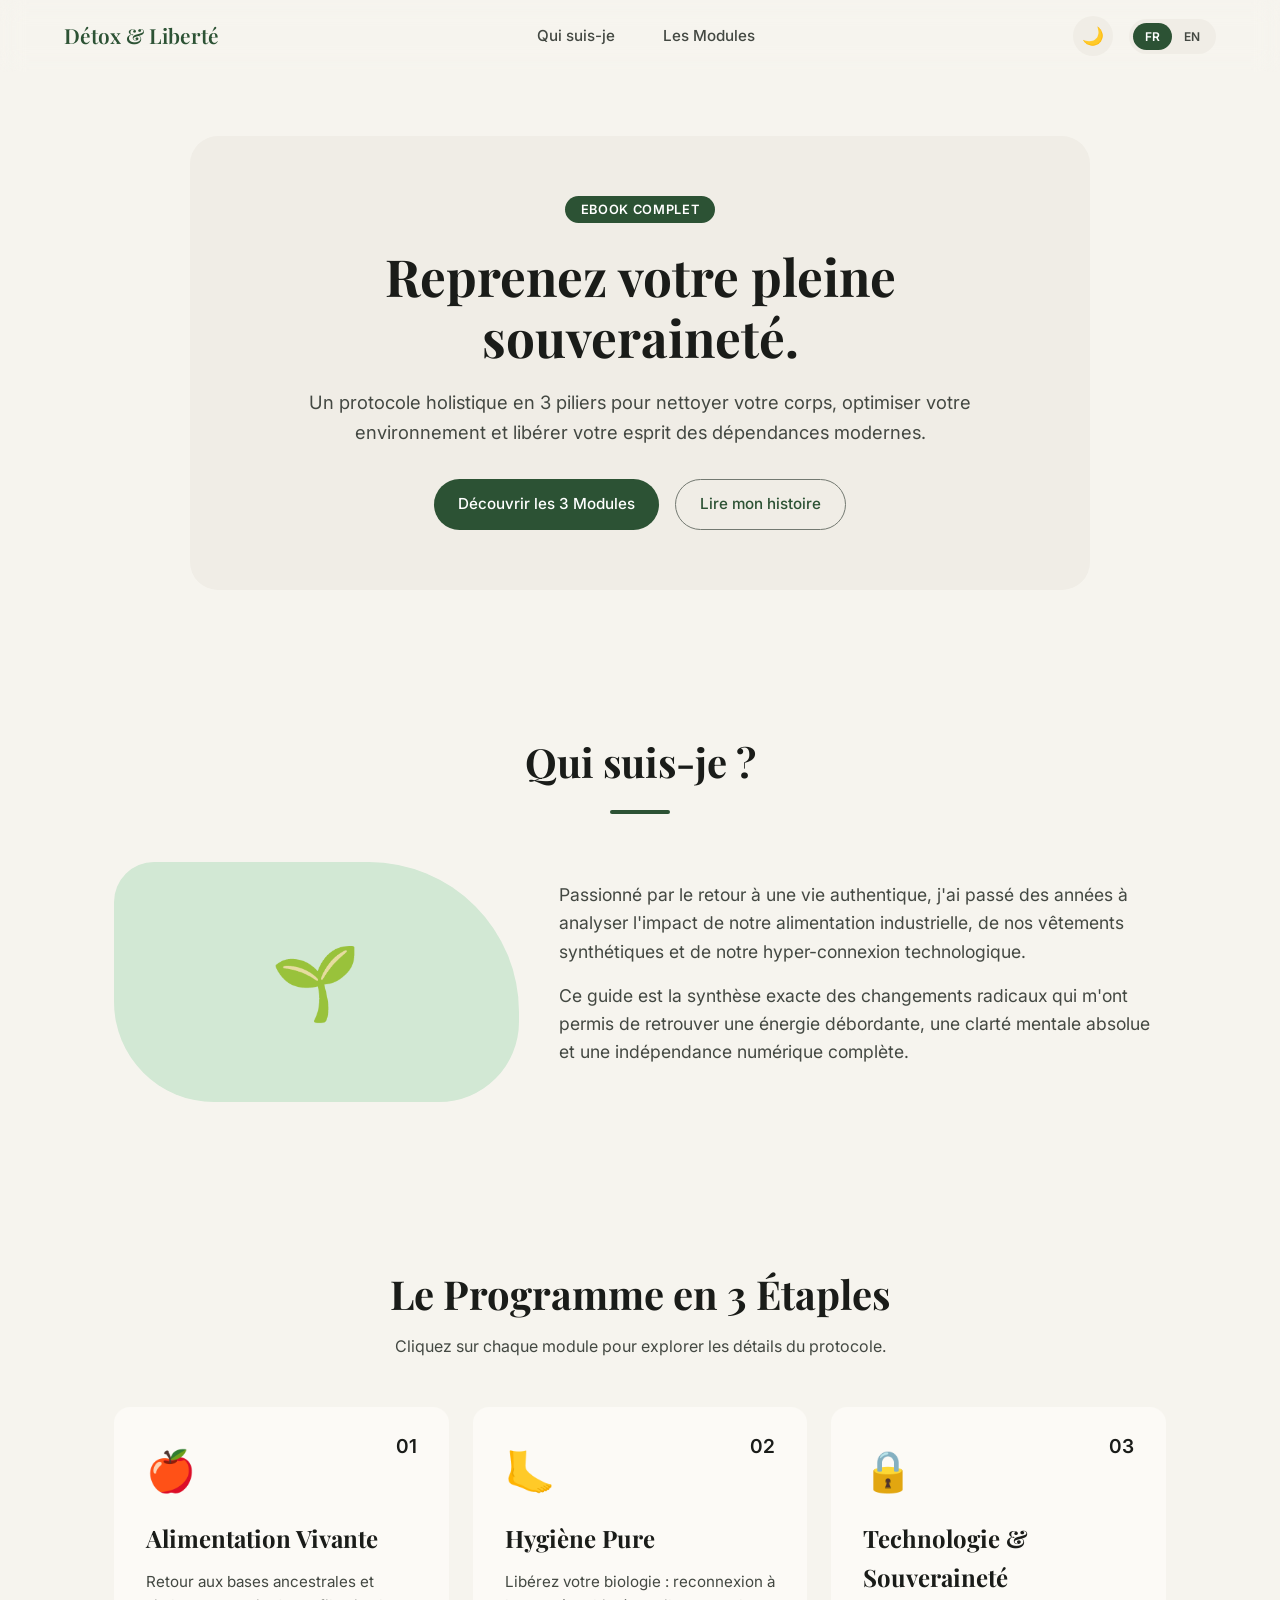
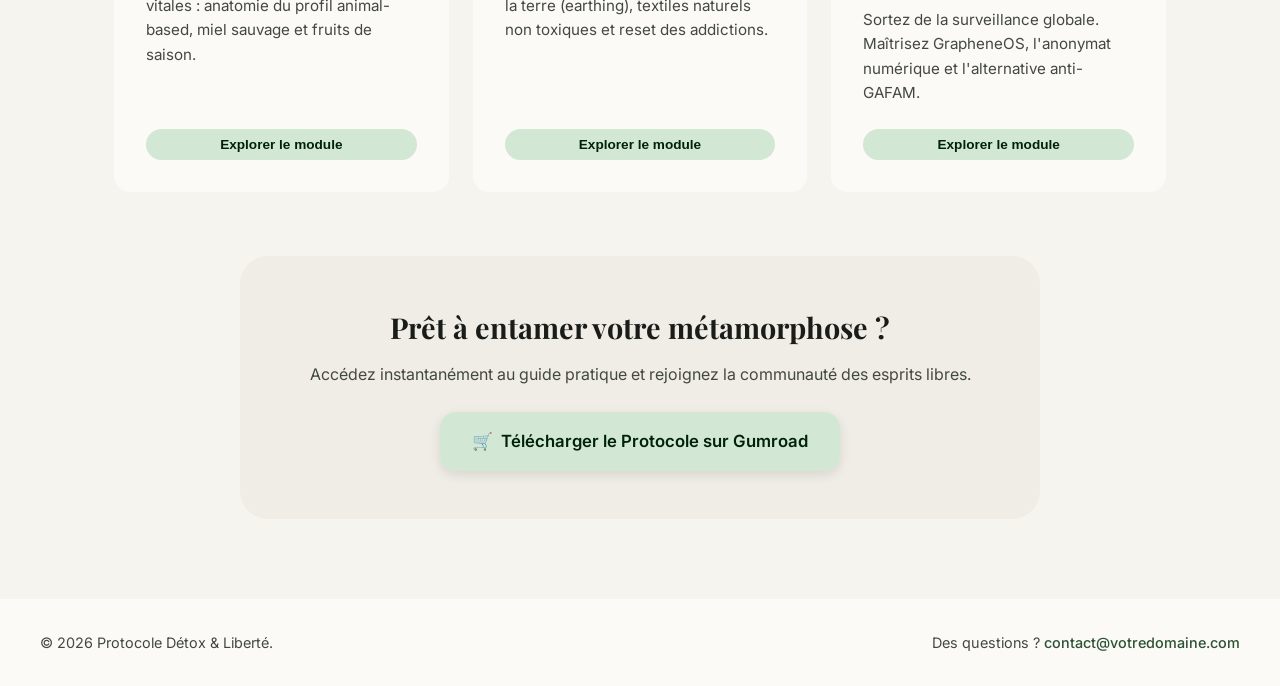
==== index.html @ 3edff86f "Add files via upload" ====
<!DOCTYPE html>
<html lang="fr" data-theme="light">
<head>
    <meta charset="UTF-8">
    <meta name="viewport" content="width=device-width, initial-scale=1.0">
    <title>Protocole Détox & Liberté — Ebook</title>
    <meta name="description" content="Reprenez le contrôle : alimentation naturelle, souveraineté numérique et hygiène de vie ancestrale.">
    
    <link rel="preconnect" href="https://fonts.googleapis.com">
    <link rel="preconnect" href="https://fonts.gstatic.com" crossorigin>
    <link href="https://fonts.googleapis.com/css2?family=Inter:wght@400;500;600&family=Playfair+Display:ital,wght@0,600;1,400&display=swap" rel="stylesheet">
    
    <link rel="stylesheet" href="style.css">
</head>
<body>

    <nav class="top-app-bar">
        <div class="nav-container">
            <a href="#home" class="brand-title">Détox & Liberté</a>
            
            <div class="nav-links">
                <a href="#about" data-fr="Qui suis-je" data-en="About me">Qui suis-je</a>
                <a href="#modules" data-fr="Les Modules" data-en="Modules">Les Modules</a>
            </div>

            <div class="controls">
                <button id="themeToggle" class="icon-btn" aria-label="Changer de thème">
                    <span class="mode-icon">🌙</span>
                </button>

                <div class="lang-toggle">
                    <button data-lang="fr" class="active">FR</button>
                    <button data-lang="en">EN</button>
                </div>
            </div>
        </div>
    </nav>

    <main class="main-content">
        
        <section id="home" class="hero-section">
            <div class="hero-card">
                <span class="badge" data-fr="Ebook Complet" data-en="Complete Ebook">Ebook Complet</span>
                <h1 data-fr="Reprenez votre pleine souveraineté." data-en="Reclaim your absolute sovereignty.">
                    Reprenez votre pleine souveraineté.
                </h1>
                <p class="hero-lead" data-fr="Un protocole holistique en 3 piliers pour nettoyer votre corps, optimiser votre environnement et libérer votre esprit des dépendances modernes." data-en="A holistic 3-pillar protocol to cleanse your body, optimize your environment, and free your mind from modern dependencies.">
                    Un protocole holistique en 3 piliers pour nettoyer votre corps, optimiser votre environnement et libérer votre esprit des dépendances modernes.
                </p>
                <div class="hero-actions">
                    <a href="#modules" class="btn btn-primary" data-fr="Découvrir les 3 Modules" data-en="Discover the 3 Modules">Découvrir les 3 Modules</a>
                    <a href="#about" class="btn btn-secondary" data-fr="Lire mon histoire" data-en="Read my story">Lire mon histoire</a>
                </div>
            </div>
        </section>

        <section id="about" class="about-section">
            <div class="section-header">
                <h2 data-fr="Qui suis-je ?" data-en="Who am I?">Qui suis-je ?</h2>
                <div class="line-divider"></div>
            </div>
            <div class="about-grid">
                <div class="about-illustration">
                    <div class="m3-shape-container">🌱</div>
                </div>
                <div class="about-text">
                    <p data-fr="Passionné par le retour à une vie authentique, j'ai passé des années à analyser l'impact de notre alimentation industrielle, de nos vêtements synthétiques et de notre hyper-connexion technologique." data-en="Passionate about returning to an authentic life, I spent years analyzing the impact of our industrial diet, synthetic clothing, and technological hyper-connection.">
                        Passionné par le retour à une vie authentique, j'ai passé des années à analyser l'impact de notre alimentation industrielle, de nos vêtements synthétiques et de notre hyper-connexion technologique.
                    </p>
                    <p data-fr="Ce guide est la synthèse exacte des changements radicaux qui m'ont permis de retrouver une énergie débordante, une clarté mentale absolue et une indépendance numérique complète." data-en="This guide is the exact synthesis of the radical changes that allowed me to recover boundless energy, absolute mental clarity, and complete digital independence.">
                        Ce guide est la synthèse exacte des changements radicaux qui m'ont permis de retrouver une énergie débordante, une clarté mentale absolue et une indépendance numérique complète.
                    </p>
                </div>
            </div>
        </section>

        <section id="modules" class="modules-section">
            <div class="section-header">
                <h2 data-fr="Le Programme en 3 Étaples" data-en="The 3-Step Program">Le Programme en 3 Étapes</h2>
                <p class="section-subtitle" data-fr="Cliquez sur chaque module pour explorer les détails du protocole." data-en="Click on each module to explore the details of the protocol.">Cliquez sur chaque module pour explorer les détails du protocole.</p>
            </div>

            <div class="modules-grid">
                <div class="module-card" data-module="1">
                    <div class="card-icon">🍎</div>
                    <span class="card-step">01</span>
                    <h3 data-fr="Alimentation Vivante" data-en="Living Nutrition">Alimentation Vivante</h3>
                    <p data-fr="Retour aux bases ancestrales et vitales : anatomie du profil animal-based, miel sauvage et fruits de saison." data-en="Return to ancestral and vital foundations: animal-based profile, wild honey, and seasonal fruits.">Retour aux bases ancestrales et vitales : anatomie du profil animal-based, miel sauvage et fruits de saison.</p>
                    <button class="btn-tonal" data-fr="Explorer le module" data-en="Explore module">Explorer le module</button>
                </div>

                <div class="module-card" data-module="2">
                    <div class="card-icon">🦶</div>
                    <span class="card-step">02</span>
                    <h3 data-fr="Hygiène Pure" data-en="Pure Lifestyle">Hygiène Pure</h3>
                    <p data-fr="Libérez votre biologie : reconnexion à la terre (earthing), textiles naturels non toxiques et reset des addictions." data-en="Free your biology: connection to the earth (earthing), non-toxic natural textiles, and addiction reset.">Libérez votre biologie : reconnexion à la terre (earthing), textiles naturels non toxiques et reset des addictions.</p>
                    <button class="btn-tonal" data-fr="Explorer le module" data-en="Explore module">Explorer le module</button>
                </div>

                <div class="module-card" data-module="3">
                    <div class="card-icon">🔒</div>
                    <span class="card-step">03</span>
                    <h3 data-fr="Technologie & Souveraineté" data-en="Tech & Sovereignty">Technologie & Souveraineté</h3>
                    <p data-fr="Sortez de la surveillance globale. Maîtrisez GrapheneOS, l'anonymat numérique et l'alternative anti-GAFAM." data-en="Exit global surveillance. Master GrapheneOS, digital anonymity, and anti-GAFAM alternatives.">Sortez de la surveillance globale. Maîtrisez GrapheneOS, l'anonymat numérique et l'alternative anti-GAFAM.</p>
                    <button class="btn-tonal" data-fr="Explorer le module" data-en="Explore module">Explorer le module</button>
                </div>
            </div>

            <div class="cta-banner">
                <h3 data-fr="Prêt à entamer votre métamorphose ?" data-en="Ready to start your metamorphosis?">Prêt à entamer votre métamorphose ?</h3>
                <p data-fr="Accédez instantanément au guide pratique et rejoignez la communauté des esprits libres." data-en="Get instant access to the practical guide and join the community of free minds.">Accédez instantanément au guide pratique et rejoignez la communauté des esprits libres.</p>
                <a href="#" target="_blank" class="btn btn-extended-fab">
                    <span class="fab-icon">🛒</span>
                    <span data-fr="Télécharger le Protocole sur Gumroad" data-en="Download the Protocol on Gumroad">Télécharger le Protocole sur Gumroad</span>
                </a>
            </div>
        </section>
    </main>

    <footer class="footer">
        <div class="footer-container">
            <p>&copy; 2026 Protocole Détox & Liberté.</p>
            <div class="footer-contact">
                <span data-fr="Des questions ?" data-en="Questions?">Des questions ?</span> 
                <a href="mailto:contact@votredomaine.com" class="footer-link">contact@votredomaine.com</a>
            </div>
        </div>
    </footer>

    <div id="moduleModal" class="modal-overlay" aria-hidden="true">
        <div class="modal-dialog">
            <button id="closeModal" class="close-icon-btn" aria-label="Fermer">&times;</button>
            <div class="modal-header">
                <span id="modalStep" class="modal-badge-step">01</span>
                <h3 id="modalTitle">Titre du Module</h3>
            </div>
            <div class="modal-body">
                <ul id="modalList" class="m3-list">
                    </ul>
            </div>
            <div class="modal-actions">
                <button id="modalCloseBtn" class="btn btn-text" data-fr="Fermer" data-en="Close">Fermer</button>
            </div>
        </div>
    </div>

    <script>
        /* ==========================================================================
           THEME SWITCHER (DARK / LIGHT)
           ========================================================================== */
        const themeToggle = document.getElementById('themeToggle');
        const modeIcon = themeToggle.querySelector('.mode-icon');
        
        function setTheme(theme) {
            document.documentElement.setAttribute('data-theme', theme);
            localStorage.setItem('theme', theme);
            modeIcon.textContent = theme === 'dark' ? '☀️' : '🌙';
        }

        themeToggle.onclick = () => {
            const currentTheme = document.documentElement.getAttribute('data-theme');
            setTheme(currentTheme === 'dark' ? 'light' : 'dark');
        };

        // Restauration du thème sauvegardé ou préférence système
        const savedTheme = localStorage.getItem('theme') || 
            (window.matchMedia('(prefers-color-scheme: dark)').matches ? 'dark' : 'light');
        setTheme(savedTheme);


        /* ==========================================================================
           LANGUAGE SWITCHER (FR / EN)
           ========================================================================== */
        const langButtons = document.querySelectorAll('[data-lang]');
        
        function setLanguage(lang) {
            langButtons.forEach(b => b.classList.remove('active'));
            const activeBtn = document.querySelector(`[data-lang="${lang}"]`);
            if (activeBtn) activeBtn.classList.add('active');

            // Traduction des textes possédant les attributs data-fr / data-en
            document.querySelectorAll('[data-fr]').forEach(el => {
                el.textContent = el.dataset[lang];
            });

            localStorage.setItem('lang', lang);
        }

        langButtons.forEach(btn => {
            btn.onclick = () => {
                setLanguage(btn.dataset.lang);
            };
        });

        // Restauration de la langue
        const savedLang = localStorage.getItem('lang') || 'fr';
        setLanguage(savedLang);


        /* ==========================================================================
           MODAL DIALOG DATA & LOGIC FOR MODULES
           ========================================================================== */
        const moduleData = {
            1: {
                fr: {
                    title: "Alimentation Vivante",
                    items: [
                        "Le profil Animal-Based complet : comprendre les bienfaits des viandes de qualité et des abats.",
                        "L'importance des glucides propres : sélection de fruits biologiques mûrs et élimination des anti-nutriments.",
                        "Le rôle du miel sauvage brut comme source d'énergie immédiate et thérapeutique."
                    ]
                },
                en: {
                    title: "Living Nutrition",
                    items: [
                        "The complete Animal-Based profile: understanding the benefits of quality meats and organ meats.",
                        "The importance of clean carbohydrates: selecting ripe organic fruits and eliminating anti-nutrients.",
                        "The role of raw wild honey as an immediate and therapeutic energy source."
                    ]
                }
            },
            2: {
                fr: {
                    title: "Hygiène Pure & Ancestrale",
                    items: [
                        "Earthing (Ancrage) : marcher pieds nus pour réguler la charge électrique du corps.",
                        "L'impact des textiles : pourquoi bannir le polyester au profit du coton bio, du lin et de la laine.",
                        "Reset de la dopamine : protocole de sevrage des addictions comportementales et des stimulants artificiels."
                    ]
                },
                en: {
                    title: "Pure & Ancestral Lifestyle",
                    items: [
                        "Earthing (Grounding): walking barefoot to balance the body's electrical charge.",
                        "The impact of textiles: why banish polyester in favor of organic cotton, linen, and wool.",
                        "Dopamine Reset: a protocol for breaking behavioral addictions and artificial stimulants."
                    ]
                }
            },
            3: {
                fr: {
                    title: "Technologie & Souveraineté",
                    items: [
                        "GrapheneOS : installation pas-à-pas du système d'exploitation mobile ultra-sécurisé.",
                        "Stratégies d'anonymisation au quotidien : chiffrement, métadonnées et réseaux isolés.",
                        "Alternative Anti-GAFAM : remplacer tous vos services cloud et applicatifs par du libre et du souverain."
                    ]
                },
                en: {
                    title: "Tech & Sovereignty",
                    items: [
                        "GrapheneOS: step-by-step installation of the ultra-secure mobile operating system.",
                        "Daily anonymization strategies: encryption, metadata reduction, and isolated networks.",
                        "Anti-GAFAM Alternative: replacing all cloud and application services with open-source equivalents."
                    ]
                }
            }
        };

        const modalOverlay = document.getElementById('moduleModal');
        const closeModal = document.getElementById('closeModal');
        const modalCloseBtn = document.getElementById('modalCloseBtn');
        const modalTitle = document.getElementById('modalTitle');
        const modalStep = document.getElementById('modalStep');
        const modalList = document.getElementById('modalList');

        function openModule(moduleId) {
            const currentLang = localStorage.getItem('lang') || 'fr';
            const data = moduleData[moduleId][currentLang];
            
            modalStep.textContent = `0${moduleId}`;
            modalTitle.textContent = data.title;
            
            // Nettoyage et injection de la liste
            modalList.innerHTML = '';
            data.items.forEach(item => {
                const li = document.createElement('li');
                li.className = 'm3-list-item';
                li.textContent = item;
                modalList.appendChild(li);
            });

            modalOverlay.classList.add('active');
            modalOverlay.setAttribute('aria-hidden', 'false');
            document.body.style.overflow = 'hidden'; // Bloque le scroll arrière
        }

        function closeModule() {
            modalOverlay.classList.remove('active');
            modalOverlay.setAttribute('aria-hidden', 'true');
            document.body.style.overflow = '';
        }

        // Événements d'ouverture sur les cartes
        document.querySelectorAll('.module-card').forEach(card => {
            const btn = card.querySelector('.btn-tonal');
            btn.addEventListener('click', (e) => {
                e.stopPropagation();
                openModule(card.dataset.module);
            });
            card.addEventListener('click', () => {
                openModule(card.dataset.module);
            });
        });

        // Événements de fermeture
        closeModal.onclick = closeModule;
        modalCloseBtn.onclick = closeModule;
        modalOverlay.onclick = (e) => {
            if (e.target === modalOverlay) closeModule();
        };

        // Fermeture via touche Échap
        document.addEventListener('keydown', (e) => {
            if (e.key === 'Escape' && modalOverlay.classList.contains('active')) {
                closeModule();
            }
        });
    </script>
</body>
</html>
---- style.css ----
/* ==========================================================================
   VARIABLES & DESIGN TOKENS (Inspiré de Material 3)
   ========================================================================== */
:root {
    /* Mode Clair - Palette Terreuse / Forêt M3 */
    --md-sys-color-primary: #2C5234;       /* Vert Forêt profond signature */
    --md-sys-color-on-primary: #FFFFFF;
    --md-sys-color-primary-container: #D2E8D4;
    --md-sys-color-on-primary-container: #00210A;
    --md-sys-color-surface: #FCFAF6;       /* Blanc cassé / Crème chaleureux */
    --md-sys-color-on-surface: #1A1C19;
    --md-sys-color-surface-variant: #F0EDE6; 
    --md-sys-color-on-surface-variant: #434842;
    --md-sys-color-outline: #737971;
    --md-sys-color-background: #F6F4EE;

    /* Typographies standardisées */
    --font-display: 'Playfair Display', serif;
    --font-body: 'Inter', sans-serif;
    
    /* Rayons de courbure de type Material 3 */
    --radius-small: 8px;
    --radius-medium: 16px;
    --radius-large: 28px; /* Pour les structures de type Pill / FAB */
    --radius-full: 9999px;

    /* Transitions fluides globales */
    --motion-short: cubic-bezier(0.2, 0, 0, 1);
}

[data-theme="dark"] {
    /* Mode Sombre - Palette Forêt Nocturne M3 */
    --md-sys-color-primary: #97D5A0;       /* Vert pastel lumineux en sombre */
    --md-sys-color-on-primary: #003917;
    --md-sys-color-primary-container: #134B29;
    --md-sys-color-on-primary-container: #B3F2BC;
    --md-sys-color-surface: #111411;       /* Fond sombre organique noir-vert */
    --md-sys-color-on-surface: #E2E3DD;
    --md-sys-color-surface-variant: #222622;
    --md-sys-color-on-surface-variant: #C3C8C0;
    --md-sys-color-outline: #8D938B;
    --md-sys-color-background: #0B0E0B;
}

/* ==========================================================================
   RESET & STRUCTURE GENERALE
   ========================================================================== */
* {
    box-sizing: border-box;
    margin: 0;
    padding: 0;
    transition: background-color 0.4s var(--motion-short), color 0.3s var(--motion-short), border-color 0.3s var(--motion-short);
}

html {
    scroll-behavior: smooth;
}

body {
    font-family: var(--font-body);
    background-color: var(--md-sys-color-background);
    color: var(--md-sys-color-on-surface);
    line-height: 1.6;
    overflow-x: hidden;
    -webkit-font-smoothing: antialiased;
}

/* ==========================================================================
   NAVIGATION (Top App Bar Style)
   ========================================================================== */
.top-app-bar {
    position: fixed;
    top: 0;
    left: 0;
    width: 100%;
    z-index: 100;
    background-color: rgba(var(--md-sys-color-surface), 0.85);
    backdrop-filter: blur(12px);
    -webkit-backdrop-filter: blur(12px);
    border-bottom: 1px solid rgba(var(--md-sys-color-outline), 0.15);
}

.nav-container {
    max-width: 1200px;
    margin: 0 auto;
    padding: 16px 24px;
    display: flex;
    align-items: center;
    justify-content: space-between;
}

.brand-title {
    font-family: var(--font-display);
    font-weight: 600;
    font-size: 1.3rem;
    color: var(--md-sys-color-primary);
    text-decoration: none;
}

.nav-links {
    display: flex;
    gap: 24px;
}

.nav-links a {
    text-decoration: none;
    color: var(--md-sys-color-on-surface-variant);
    font-weight: 500;
    font-size: 0.95rem;
    padding: 6px 12px;
    border-radius: var(--radius-small);
}

.nav-links a:hover {
    color: var(--md-sys-color-primary);
    background-color: rgba(var(--md-sys-color-primary-container), 0.4);
}

.controls {
    display: flex;
    align-items: center;
    gap: 16px;
}

/* Contrôle Langue & Thème */
.icon-btn {
    background: var(--md-sys-color-surface-variant);
    border: none;
    cursor: pointer;
    width: 40px;
    height: 40px;
    border-radius: var(--radius-full);
    display: flex;
    align-items: center;
    justify-content: center;
    font-size: 1.1rem;
}

.icon-btn:hover {
    filter: brightness(0.95);
    transform: scale(1.05);
}

.lang-toggle {
    display: flex;
    background-color: var(--md-sys-color-surface-variant);
    padding: 4px;
    border-radius: var(--radius-full);
}

.lang-toggle button {
    background: none;
    border: none;
    cursor: pointer;
    font-family: var(--font-body);
    font-weight: 600;
    font-size: 0.75rem;
    padding: 6px 12px;
    border-radius: var(--radius-full);
    color: var(--md-sys-color-on-surface-variant);
}

.lang-toggle button.active {
    background-color: var(--md-sys-color-primary);
    color: var(--md-sys-color-on-primary);
}

/* ==========================================================================
   MAIN MAIN CONTENT LAYOUT
   ========================================================================== */
.main-content {
    margin-top: 76px; /* Évite la superposition sous la barre fixe */
}

section {
    max-width: 1100px;
    margin: 0 auto;
    padding: 80px 24px;
}

/* En-têtes globales des sections */
.section-header {
    margin-bottom: 48px;
    text-align: center;
}

.section-header h2 {
    font-family: var(--font-display);
    font-size: 2.5rem;
    color: var(--md-sys-color-on-surface);
}

.section-subtitle {
    color: var(--md-sys-color-on-surface-variant);
    margin-top: 8px;
}

.line-divider {
    width: 60px;
    height: 4px;
    background-color: var(--md-sys-color-primary);
    margin: 16px auto 0;
    border-radius: var(--radius-full);
}

/* ==========================================================================
   BOUTONS (Norme Google Material 3)
   ========================================================================== */
.btn {
    display: inline-flex;
    align-items: center;
    justify-content: center;
    font-family: var(--font-body);
    font-weight: 500;
    font-size: 0.95rem;
    padding: 12px 24px;
    text-decoration: none;
    border-radius: var(--radius-large);
    cursor: pointer;
    border: none;
    gap: 8px;
}

.btn-primary {
    background-color: var(--md-sys-color-primary);
    color: var(--md-sys-color-on-primary);
}

.btn-primary:hover {
    box-shadow: 0 2px 8px rgba(0,0,0,0.15);
    filter: brightness(1.08);
}

.btn-secondary {
    background-color: var(--md-sys-color-surface-variant);
    color: var(--md-sys-color-primary);
    border: 1px solid var(--md-sys-color-outline);
}

.btn-secondary:hover {
    background-color: rgba(var(--md-sys-color-primary-container), 0.3);
}

.btn-tonal {
    background-color: var(--md-sys-color-primary-container);
    color: var(--md-sys-color-on-primary-container);
    border: none;
    padding: 8px 16px;
    font-size: 0.85rem;
    font-weight: 600;
    border-radius: var(--radius-medium);
    cursor: pointer;
    margin-top: auto;
}

.btn-tonal:hover {
    filter: brightness(0.95);
}

.btn-extended-fab {
    background-color: var(--md-sys-color-primary-container);
    color: var(--md-sys-color-on-primary-container);
    padding: 16px 32px;
    font-size: 1.05rem;
    font-weight: 600;
    box-shadow: 0 4px 12px rgba(0,0,0,0.1);
    border-radius: var(--radius-medium);
}

.btn-extended-fab:hover {
    box-shadow: 0 6px 16px rgba(0,0,0,0.18);
    transform: translateY(-2px);
}

/* ==========================================================================
   HERO SECTION
   ========================================================================== */
.hero-section {
    padding-top: 60px;
    padding-bottom: 60px;
}

.hero-card {
    background-color: var(--md-sys-color-surface-variant);
    padding: 60px 40px;
    border-radius: var(--radius-large);
    text-align: center;
    max-width: 900px;
    margin: 0 auto;
}

.badge {
    background-color: var(--md-sys-color-primary);
    color: var(--md-sys-color-on-primary);
    font-size: 0.8rem;
    font-weight: 600;
    padding: 6px 16px;
    border-radius: var(--radius-full);
    text-transform: uppercase;
    letter-spacing: 0.05em;
}

.hero-card h1 {
    font-family: var(--font-display);
    font-size: 3.2rem;
    line-height: 1.2;
    margin-top: 24px;
    margin-bottom: 20px;
    color: var(--md-sys-color-on-surface);
}

.hero-lead {
    font-size: 1.15rem;
    color: var(--md-sys-color-on-surface-variant);
    max-width: 700px;
    margin: 0 auto 32px;
}

.hero-actions {
    display: flex;
    justify-content: center;
    gap: 16px;
    flex-wrap: wrap;
}

/* ==========================================================================
   ABOUT / HISTOIRE SECTION
   ========================================================================== */
.about-grid {
    display: grid;
    grid-template-columns: 1fr 1.5fr;
    gap: 40px;
    align-items: center;
}

.m3-shape-container {
    background-color: var(--md-sys-color-primary-container);
    height: 240px;
    border-radius: 40px 150px 80px 100px; /* Courbure organique fluide M3 */
    display: flex;
    align-items: center;
    justify-content: center;
    font-size: 4.5rem;
}

.about-text p {
    font-size: 1.1rem;
    color: var(--md-sys-color-on-surface-variant);
    margin-bottom: 16px;
}

/* ==========================================================================
   MODULES CARDS GRID
   ========================================================================== */
.modules-grid {
    display: grid;
    grid-template-columns: repeat(auto-fit, minmax(300px, 1fr));
    gap: 24px;
    margin-bottom: 64px;
}

.module-card {
    background-color: var(--md-sys-color-surface);
    border: 1px solid rgba(var(--md-sys-color-outline), 0.2);
    border-radius: var(--radius-medium);
    padding: 32px;
    display: flex;
    flex-direction: column;
    position: relative;
    cursor: pointer;
}

.module-card:hover {
    transform: translateY(-4px);
    border-color: var(--md-sys-color-primary);
    background-color: rgba(var(--md-sys-color-primary-container), 0.15);
}

.card-icon {
    font-size: 2.5rem;
    margin-bottom: 16px;
}

.card-step {
    position: absolute;
    top: 24px;
    right: 32px;
    font-family: var(--font-body);
    font-weight: 600;
    font-size: 1.2rem;
    color: rgba(var(--md-sys-color-outline), 0.4);
}

.module-card h3 {
    font-family: var(--font-display);
    font-size: 1.5rem;
    margin-bottom: 12px;
}

.module-card p {
    color: var(--md-sys-color-on-surface-variant);
    font-size: 0.95rem;
    margin-bottom: 24px;
}

/* CTA BANNER GUMROAD */
.cta-banner {
    background-color: var(--md-sys-color-surface-variant);
    border-radius: var(--radius-large);
    padding: 48px 32px;
    text-align: center;
    max-width: 800px;
    margin: 40px auto 0;
}

.cta-banner h3 {
    font-family: var(--font-display);
    font-size: 1.8rem;
    margin-bottom: 12px;
}

.cta-banner p {
    color: var(--md-sys-color-on-surface-variant);
    margin-bottom: 24px;
}

/* ==========================================================================
   FOOTER
   ========================================================================== */
.footer {
    background-color: var(--md-sys-color-surface);
    border-top: 1px solid rgba(var(--md-sys-color-outline), 0.15);
    padding: 32px 24px;
}

.footer-container {
    max-width: 1200px;
    margin: 0 auto;
    display: flex;
    justify-content: space-between;
    align-items: center;
    flex-wrap: wrap;
    gap: 16px;
    font-size: 0.9rem;
    color: var(--md-sys-color-on-surface-variant);
}

.footer-link {
    color: var(--md-sys-color-primary);
    text-decoration: none;
    font-weight: 500;
}

.footer-link:hover {
    text-decoration: underline;
}

/* ==========================================================================
   MODAL INTERACTIVE DIALOG
   ========================================================================== */
.modal-overlay {
    position: fixed;
    top: 0;
    left: 0;
    width: 100%;
    height: 100%;
    background-color: rgba(0, 0, 0, 0.5);
    z-index: 1000;
    display: flex;
    align-items: center;
    justify-content: center;
    opacity: 0;
    pointer-events: none;
    transition: opacity 0.3s var(--motion-short);
    padding: 16px;
}

.modal-overlay.active {
    opacity: 1;
    pointer-events: auto;
}

.modal-dialog {
    background-color: var(--md-sys-color-surface);
    border-radius: var(--radius-large);
    max-width: 550px;
    width: 100%;
    padding: 32px;
    position: relative;
    transform: translateY(30px) scale(0.95);
    transition: transform 0.3s var(--motion-short);
    box-shadow: 0 12px 36px rgba(0,0,0,0.25);
}

.modal-overlay.active .modal-dialog {
    transform: translateY(0) scale(1);
}

.close-icon-btn {
    position: absolute;
    top: 24px;
    right: 24px;
    background: none;
    border: none;
    font-size: 1.8rem;
    cursor: pointer;
    color: var(--md-sys-color-on-surface-variant);
    line-height: 1;
}

.modal-header {
    display: flex;
    align-items: center;
    gap: 16px;
    margin-bottom: 24px;
}

.modal-badge-step {
    background-color: var(--md-sys-color-primary-container);
    color: var(--md-sys-color-on-primary-container);
    padding: 4px 12px;
    font-weight: 600;
    border-radius: var(--radius-full);
}

#modalTitle {
    font-family: var(--font-display);
    font-size: 1.8rem;
    color: var(--md-sys-color-on-surface);
}

.m3-list {
    list-style: none;
    display: flex;
    flex-direction: column;
    gap: 16px;
    margin-bottom: 24px;
}

.m3-list-item {
    background-color: var(--md-sys-color-surface-variant);
    padding: 16px;
    border-radius: var(--radius-medium);
    font-size: 0.95rem;
    color: var(--md-sys-color-on-surface-variant);
    position: relative;
    border-left: 4px solid var(--md-sys-color-primary);
}

.modal-actions {
    display: flex;
    justify-content: flex-end;
}

.btn-text {
    background: none;
    border: none;
    color: var(--md-sys-color-primary);
    font-weight: 600;
    padding: 8px 16px;
    border-radius: var(--radius-full);
    cursor: pointer;
}

.btn-text:hover {
    background-color: rgba(var(--md-sys-color-primary), 0.08);
}

/* ==========================================================================
   RESPONSIVE DESIGN (Optimisé Smartphone / Tablette)
   ========================================================================== */
@media (max-width: 768px) {
    .nav-links {
        display: none; /* Cache les raccourcis sur mobile pour prioriser l'UI épurée */
    }

    .hero-card {
        padding: 40px 20px;
    }

    .hero-card h1 {
        font-size: 2.2rem;
    }

    .about-grid {
        grid-template-columns: 1fr;
        gap: 32px;
    }

    .m3-shape-container {
        height: 180px;
    }

    .section-header h2 {
        font-size: 2rem;
    }

    .footer-container {
        flex-direction: column;
        text-align: center;
    }
}
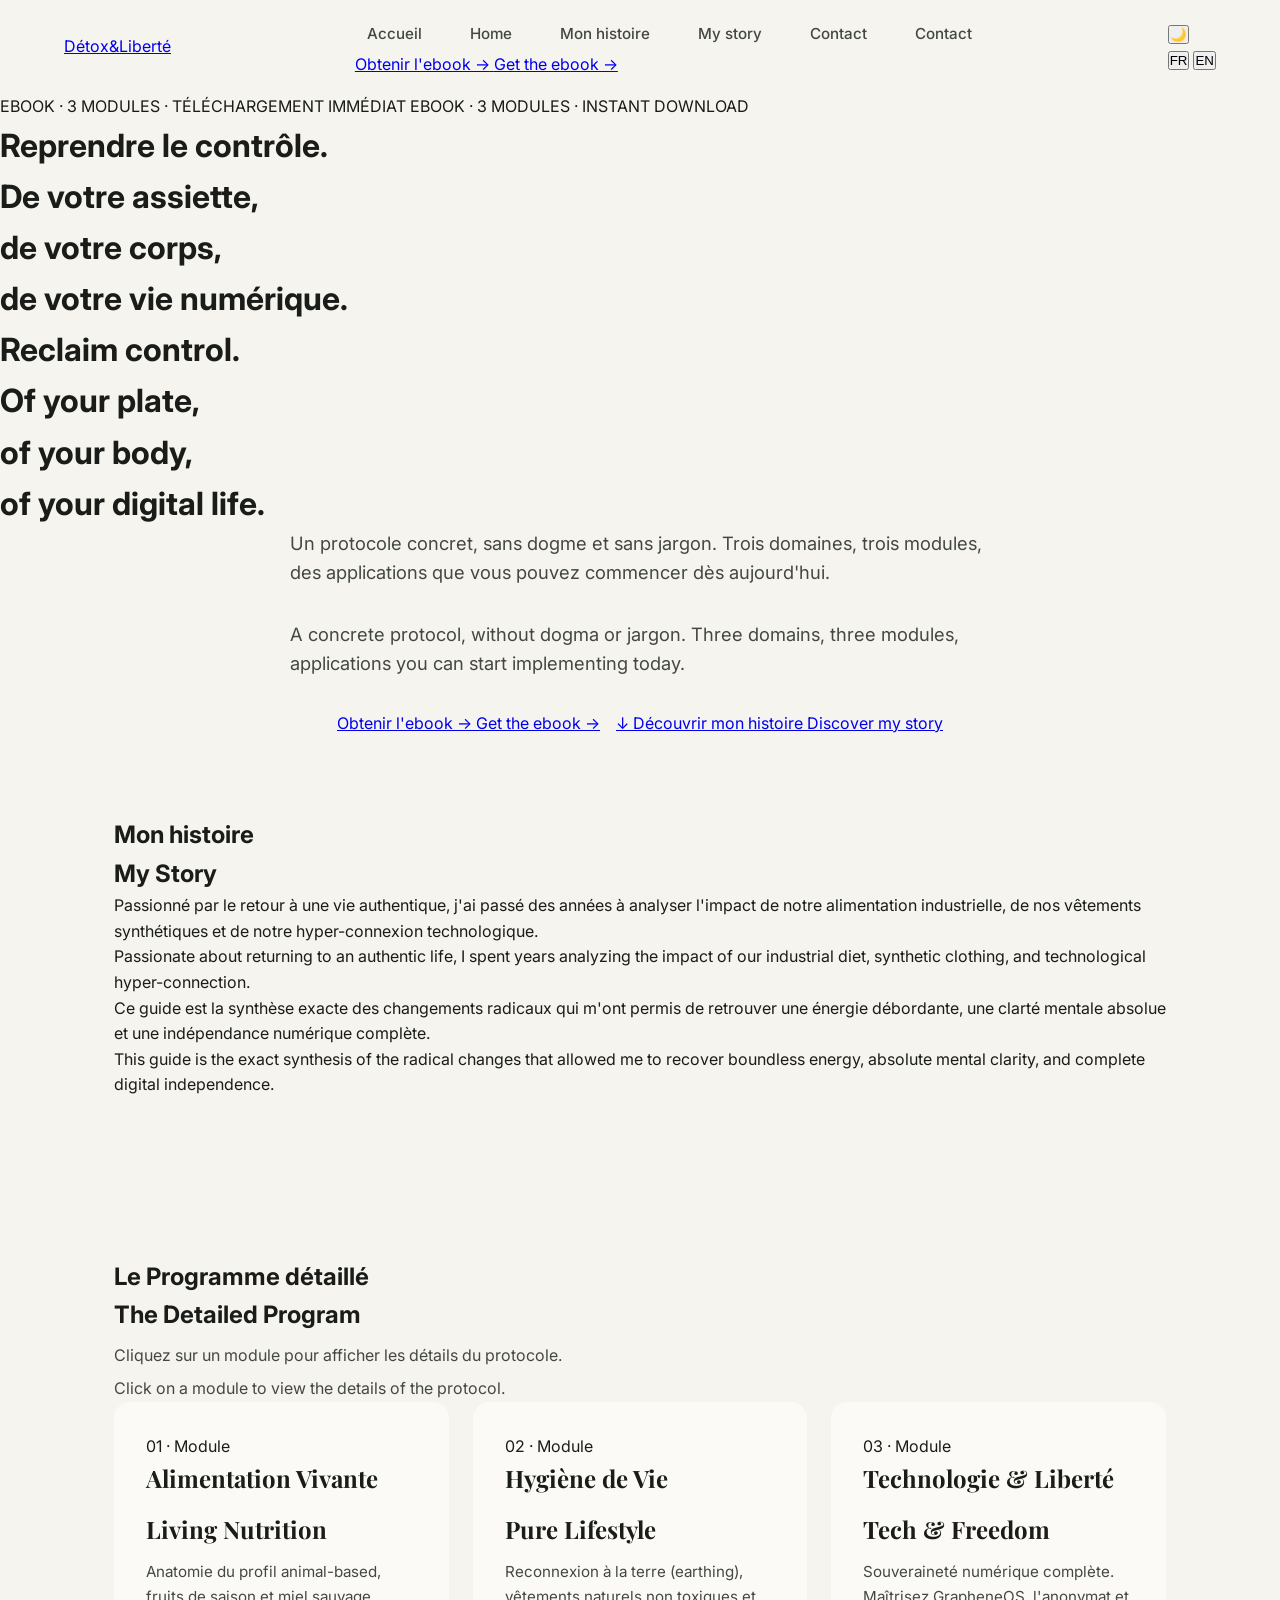
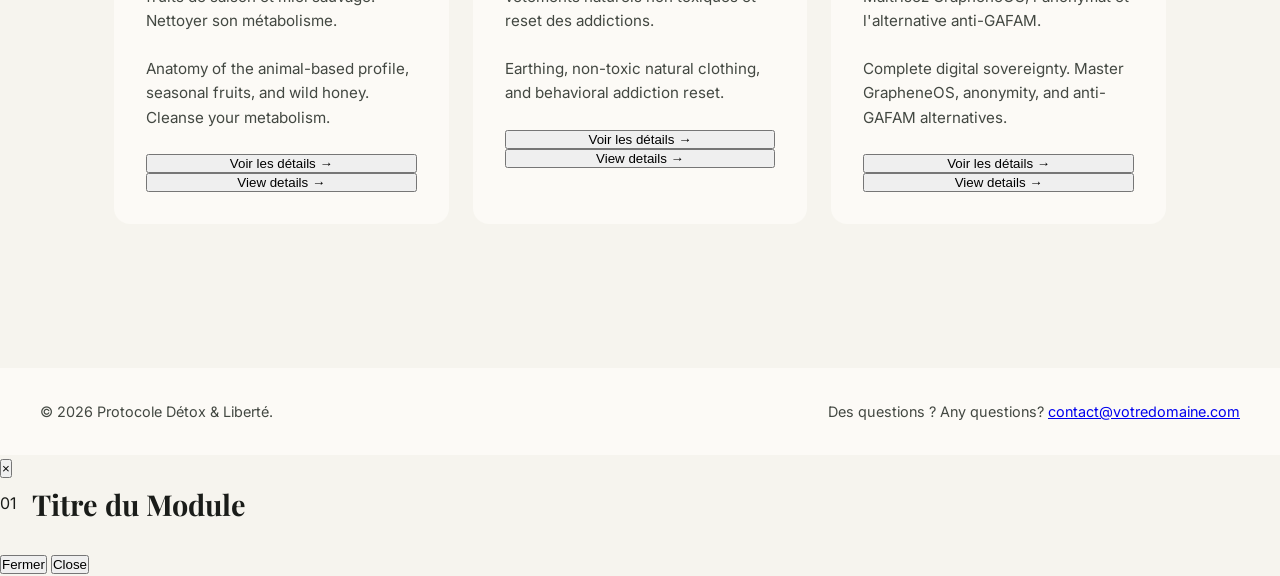
==== commit 27388f00: "Update index.html" ====
--- a/index.html
+++ b/index.html
@@ -3,319 +3,347 @@
 <head>
     <meta charset="UTF-8">
     <meta name="viewport" content="width=device-width, initial-scale=1.0">
-    <title>Protocole Détox & Liberté — Ebook</title>
-    <meta name="description" content="Reprenez le contrôle : alimentation naturelle, souveraineté numérique et hygiène de vie ancestrale.">
+    <title>Protocole Détox & Liberté</title>
+    <meta name="description" content="Reprenez le contrôle de votre assiette, de votre corps et de votre vie numérique.">
     
     <link rel="preconnect" href="https://fonts.googleapis.com">
     <link rel="preconnect" href="https://fonts.gstatic.com" crossorigin>
-    <link href="https://fonts.googleapis.com/css2?family=Inter:wght@400;500;600&family=Playfair+Display:ital,wght@0,600;1,400&display=swap" rel="stylesheet">
+    <link href="https://fonts.googleapis.com/css2?family=Inter:wght@400;500;600&family=Playfair+Display:ital,wght@0,500;0,600;1,400;1,500&display=swap" rel="stylesheet">
     
     <link rel="stylesheet" href="style.css">
 </head>
-<body>
-
-    <nav class="top-app-bar">
+<body class="lang-fr">
+
+    <nav class="navbar">
         <div class="nav-container">
-            <a href="#home" class="brand-title">Détox & Liberté</a>
-            
-            <div class="nav-links">
-                <a href="#about" data-fr="Qui suis-je" data-en="About me">Qui suis-je</a>
-                <a href="#modules" data-fr="Les Modules" data-en="Modules">Les Modules</a>
-            </div>
-
-            <div class="controls">
-                <button id="themeToggle" class="icon-btn" aria-label="Changer de thème">
-                    <span class="mode-icon">🌙</span>
+            <a href="#home" class="nav-logo">
+                Détox<span class="logo-accent">&Liberté</span>
+            </a>
+            
+            <div class="nav-center">
+                <div class="nav-links">
+                    <a href="#about" class="lang-fr">Accueil</a>
+                    <a href="#about" class="lang-en">Home</a>
+                    
+                    <a href="#about" class="lang-fr">Mon histoire</a>
+                    <a href="#about" class="lang-en">My story</a>
+                    
+                    <a href="#contact" class="lang-fr">Contact</a>
+                    <a href="#contact" class="lang-en">Contact</a>
+                </div>
+                <a href="#" target="_blank" class="btn-nav-cta">
+                    <span class="lang-fr">Obtenir l'ebook →</span>
+                    <span class="lang-en">Get the ebook →</span>
+                </a>
+            </div>
+
+            <div class="nav-controls">
+                <button id="themeToggle" class="theme-btn" aria-label="Changer de thème">
+                    <span class="icon-theme">🌙</span>
                 </button>
 
-                <div class="lang-toggle">
-                    <button data-lang="fr" class="active">FR</button>
-                    <button data-lang="en">EN</button>
+                <div class="lang-picker">
+                    <button data-btn-lang="fr" class="active">FR</button>
+                    <button data-btn-lang="en">EN</button>
                 </div>
             </div>
         </div>
     </nav>
 
-    <main class="main-content">
-        
-        <section id="home" class="hero-section">
-            <div class="hero-card">
-                <span class="badge" data-fr="Ebook Complet" data-en="Complete Ebook">Ebook Complet</span>
-                <h1 data-fr="Reprenez votre pleine souveraineté." data-en="Reclaim your absolute sovereignty.">
-                    Reprenez votre pleine souveraineté.
-                </h1>
-                <p class="hero-lead" data-fr="Un protocole holistique en 3 piliers pour nettoyer votre corps, optimiser votre environnement et libérer votre esprit des dépendances modernes." data-en="A holistic 3-pillar protocol to cleanse your body, optimize your environment, and free your mind from modern dependencies.">
-                    Un protocole holistique en 3 piliers pour nettoyer votre corps, optimiser votre environnement et libérer votre esprit des dépendances modernes.
-                </p>
-                <div class="hero-actions">
-                    <a href="#modules" class="btn btn-primary" data-fr="Découvrir les 3 Modules" data-en="Discover the 3 Modules">Découvrir les 3 Modules</a>
-                    <a href="#about" class="btn btn-secondary" data-fr="Lire mon histoire" data-en="Read my story">Lire mon histoire</a>
-                </div>
-            </div>
-        </section>
-
-        <section id="about" class="about-section">
-            <div class="section-header">
-                <h2 data-fr="Qui suis-je ?" data-en="Who am I?">Qui suis-je ?</h2>
-                <div class="line-divider"></div>
-            </div>
-            <div class="about-grid">
-                <div class="about-illustration">
-                    <div class="m3-shape-container">🌱</div>
-                </div>
-                <div class="about-text">
-                    <p data-fr="Passionné par le retour à une vie authentique, j'ai passé des années à analyser l'impact de notre alimentation industrielle, de nos vêtements synthétiques et de notre hyper-connexion technologique." data-en="Passionate about returning to an authentic life, I spent years analyzing the impact of our industrial diet, synthetic clothing, and technological hyper-connection.">
-                        Passionné par le retour à une vie authentique, j'ai passé des années à analyser l'impact de notre alimentation industrielle, de nos vêtements synthétiques et de notre hyper-connexion technologique.
-                    </p>
-                    <p data-fr="Ce guide est la synthèse exacte des changements radicaux qui m'ont permis de retrouver une énergie débordante, une clarté mentale absolue et une indépendance numérique complète." data-en="This guide is the exact synthesis of the radical changes that allowed me to recover boundless energy, absolute mental clarity, and complete digital independence.">
-                        Ce guide est la synthèse exacte des changements radicaux qui m'ont permis de retrouver une énergie débordante, une clarté mentale absolue et une indépendance numérique complète.
-                    </p>
-                </div>
-            </div>
-        </section>
-
-        <section id="modules" class="modules-section">
-            <div class="section-header">
-                <h2 data-fr="Le Programme en 3 Étaples" data-en="The 3-Step Program">Le Programme en 3 Étapes</h2>
-                <p class="section-subtitle" data-fr="Cliquez sur chaque module pour explorer les détails du protocole." data-en="Click on each module to explore the details of the protocol.">Cliquez sur chaque module pour explorer les détails du protocole.</p>
+    <header id="home" class="hero">
+        <div class="hero-container">
+            <div class="hero-badge">
+                <span class="lang-fr">EBOOK · 3 MODULES · TÉLÉCHARGEMENT IMMÉDIAT</span>
+                <span class="lang-en">EBOOK · 3 MODULES · INSTANT DOWNLOAD</span>
+            </div>
+            
+            <h1 class="hero-title lang-fr">
+                Reprendre le contrôle.<br>
+                De votre assiette,<br>
+                de votre corps,<br>
+                de votre <span class="italic-accent">vie numérique</span>.
+            </h1>
+            <h1 class="hero-title lang-en">
+                Reclaim control.<br>
+                Of your plate,<br>
+                of your body,<br>
+                of your <span class="italic-accent">digital life</span>.
+            </h1>
+            
+            <p class="hero-lead lang-fr">
+                Un protocole concret, sans dogme et sans jargon. Trois domaines, trois modules, des applications que vous pouvez commencer dès aujourd'hui.
+            </p>
+            <p class="hero-lead lang-en">
+                A concrete protocol, without dogma or jargon. Three domains, three modules, applications you can start implementing today.
+            </p>
+            
+            <div class="hero-actions">
+                <a href="#" target="_blank" class="btn-hero-primary">
+                    <span class="lang-fr">Obtenir l'ebook →</span>
+                    <span class="lang-en">Get the ebook →</span>
+                </a>
+                
+                <a href="#about" class="btn-hero-secondary">
+                    <span class="chevron">↓</span>
+                    <span class="lang-fr">Découvrir mon histoire</span>
+                    <span class="lang-en">Discover my story</span>
+                </a>
+            </div>
+        </div>
+    </header>
+
+    <section id="about" class="section-about">
+        <div class="container-narrow">
+            <h2 class="section-title lang-fr">Mon histoire</h2>
+            <h2 class="section-title lang-en">My Story</h2>
+            
+            <div class="about-content">
+                <p class="lang-fr">Passionné par le retour à une vie authentique, j'ai passé des années à analyser l'impact de notre alimentation industrielle, de nos vêtements synthétiques et de notre hyper-connexion technologique.</p>
+                <p class="lang-en">Passionate about returning to an authentic life, I spent years analyzing the impact of our industrial diet, synthetic clothing, and technological hyper-connection.</p>
+                
+                <p class="lang-fr">Ce guide est la synthèse exacte des changements radicaux qui m'ont permis de retrouver une énergie débordante, une clarté mentale absolue et une indépendance numérique complète.</p>
+                <p class="lang-en">This guide is the exact synthesis of the radical changes that allowed me to recover boundless energy, absolute mental clarity, and complete digital independence.</p>
+            </div>
+        </div>
+    </section>
+
+    <section id="modules" class="section-modules">
+        <div class="container">
+            <div class="modules-header">
+                <h2 class="section-title lang-fr">Le Programme détaillé</h2>
+                <h2 class="section-title lang-en">The Detailed Program</h2>
+                <p class="section-subtitle lang-fr">Cliquez sur un module pour afficher les détails du protocole.</p>
+                <p class="section-subtitle lang-en">Click on a module to view the details of the protocol.</p>
             </div>
 
             <div class="modules-grid">
                 <div class="module-card" data-module="1">
-                    <div class="card-icon">🍎</div>
-                    <span class="card-step">01</span>
-                    <h3 data-fr="Alimentation Vivante" data-en="Living Nutrition">Alimentation Vivante</h3>
-                    <p data-fr="Retour aux bases ancestrales et vitales : anatomie du profil animal-based, miel sauvage et fruits de saison." data-en="Return to ancestral and vital foundations: animal-based profile, wild honey, and seasonal fruits.">Retour aux bases ancestrales et vitales : anatomie du profil animal-based, miel sauvage et fruits de saison.</p>
-                    <button class="btn-tonal" data-fr="Explorer le module" data-en="Explore module">Explorer le module</button>
+                    <div class="card-meta"><span>01</span> · Module</div>
+                    <h3 class="lang-fr">Alimentation Vivante</h3>
+                    <h3 class="lang-en">Living Nutrition</h3>
+                    <p class="lang-fr">Anatomie du profil animal-based, fruits de saison et miel sauvage. Nettoyer son métabolisme.</p>
+                    <p class="lang-en">Anatomy of the animal-based profile, seasonal fruits, and wild honey. Cleanse your metabolism.</p>
+                    <button class="btn-card-action lang-fr">Voir les détails →</button>
+                    <button class="btn-card-action lang-en">View details →</button>
                 </div>
 
                 <div class="module-card" data-module="2">
-                    <div class="card-icon">🦶</div>
-                    <span class="card-step">02</span>
-                    <h3 data-fr="Hygiène Pure" data-en="Pure Lifestyle">Hygiène Pure</h3>
-                    <p data-fr="Libérez votre biologie : reconnexion à la terre (earthing), textiles naturels non toxiques et reset des addictions." data-en="Free your biology: connection to the earth (earthing), non-toxic natural textiles, and addiction reset.">Libérez votre biologie : reconnexion à la terre (earthing), textiles naturels non toxiques et reset des addictions.</p>
-                    <button class="btn-tonal" data-fr="Explorer le module" data-en="Explore module">Explorer le module</button>
+                    <div class="card-meta"><span>02</span> · Module</div>
+                    <h3 class="lang-fr">Hygiène de Vie</h3>
+                    <h3 class="lang-en">Pure Lifestyle</h3>
+                    <p class="lang-fr">Reconnexion à la terre (earthing), vêtements naturels non toxiques et reset des addictions.</p>
+                    <p class="lang-en">Earthing, non-toxic natural clothing, and behavioral addiction reset.</p>
+                    <button class="btn-card-action lang-fr">Voir les détails →</button>
+                    <button class="btn-card-action lang-en">View details →</button>
                 </div>
 
                 <div class="module-card" data-module="3">
-                    <div class="card-icon">🔒</div>
-                    <span class="card-step">03</span>
-                    <h3 data-fr="Technologie & Souveraineté" data-en="Tech & Sovereignty">Technologie & Souveraineté</h3>
-                    <p data-fr="Sortez de la surveillance globale. Maîtrisez GrapheneOS, l'anonymat numérique et l'alternative anti-GAFAM." data-en="Exit global surveillance. Master GrapheneOS, digital anonymity, and anti-GAFAM alternatives.">Sortez de la surveillance globale. Maîtrisez GrapheneOS, l'anonymat numérique et l'alternative anti-GAFAM.</p>
-                    <button class="btn-tonal" data-fr="Explorer le module" data-en="Explore module">Explorer le module</button>
-                </div>
-            </div>
-
-            <div class="cta-banner">
-                <h3 data-fr="Prêt à entamer votre métamorphose ?" data-en="Ready to start your metamorphosis?">Prêt à entamer votre métamorphose ?</h3>
-                <p data-fr="Accédez instantanément au guide pratique et rejoignez la communauté des esprits libres." data-en="Get instant access to the practical guide and join the community of free minds.">Accédez instantanément au guide pratique et rejoignez la communauté des esprits libres.</p>
-                <a href="#" target="_blank" class="btn btn-extended-fab">
-                    <span class="fab-icon">🛒</span>
-                    <span data-fr="Télécharger le Protocole sur Gumroad" data-en="Download the Protocol on Gumroad">Télécharger le Protocole sur Gumroad</span>
-                </a>
-            </div>
-        </section>
-    </main>
-
-    <footer class="footer">
+                    <div class="card-meta"><span>03</span> · Module</div>
+                    <h3 class="lang-fr">Technologie & Liberté</h3>
+                    <h3 class="lang-en">Tech & Freedom</h3>
+                    <p class="lang-fr">Souveraineté numérique complète. Maîtrisez GrapheneOS, l'anonymat et l'alternative anti-GAFAM.</p>
+                    <p class="lang-en">Complete digital sovereignty. Master GrapheneOS, anonymity, and anti-GAFAM alternatives.</p>
+                    <button class="btn-card-action lang-fr">Voir les détails →</button>
+                    <button class="btn-card-action lang-en">View details →</button>
+                </div>
+            </div>
+        </div>
+    </section>
+
+    <footer id="contact" class="footer">
         <div class="footer-container">
-            <p>&copy; 2026 Protocole Détox & Liberté.</p>
+            <p class="footer-copy">&copy; 2026 Protocole Détox & Liberté.</p>
             <div class="footer-contact">
-                <span data-fr="Des questions ?" data-en="Questions?">Des questions ?</span> 
-                <a href="mailto:contact@votredomaine.com" class="footer-link">contact@votredomaine.com</a>
+                <span class="lang-fr">Des questions ?</span>
+                <span class="lang-en">Any questions?</span>
+                <a href="mailto:contact@votredomaine.com" class="email-link">contact@votredomaine.com</a>
             </div>
         </div>
     </footer>
 
-    <div id="moduleModal" class="modal-overlay" aria-hidden="true">
-        <div class="modal-dialog">
-            <button id="closeModal" class="close-icon-btn" aria-label="Fermer">&times;</button>
+    <div id="moduleModal" class="modal-backdrop" aria-hidden="true">
+        <div class="modal-window">
+            <button id="closeModalIcon" class="modal-close-icon">&times;</button>
             <div class="modal-header">
-                <span id="modalStep" class="modal-badge-step">01</span>
+                <span id="modalBadge" class="modal-badge-number">01</span>
                 <h3 id="modalTitle">Titre du Module</h3>
             </div>
             <div class="modal-body">
-                <ul id="modalList" class="m3-list">
+                <ul id="modalList" class="modal-bullets">
                     </ul>
             </div>
-            <div class="modal-actions">
-                <button id="modalCloseBtn" class="btn btn-text" data-fr="Fermer" data-en="Close">Fermer</button>
+            <div class="modal-footer">
+                <button id="modalCloseBtn" class="btn-modal-close lang-fr">Fermer</button>
+                <button id="modalCloseBtnEn" class="btn-modal-close lang-en">Close</button>
             </div>
         </div>
     </div>
 
     <script>
         /* ==========================================================================
-           THEME SWITCHER (DARK / LIGHT)
+           1. LOGIQUE DU SWITCH DARK / LIGHT MODE
            ========================================================================== */
         const themeToggle = document.getElementById('themeToggle');
-        const modeIcon = themeToggle.querySelector('.mode-icon');
+        const themeIcon = themeToggle.querySelector('.icon-theme');
         
-        function setTheme(theme) {
+        function applyTheme(theme) {
             document.documentElement.setAttribute('data-theme', theme);
             localStorage.setItem('theme', theme);
-            modeIcon.textContent = theme === 'dark' ? '☀️' : '🌙';
+            themeIcon.textContent = theme === 'dark' ? '☀️' : '🌙';
         }
 
         themeToggle.onclick = () => {
             const currentTheme = document.documentElement.getAttribute('data-theme');
-            setTheme(currentTheme === 'dark' ? 'light' : 'dark');
+            applyTheme(currentTheme === 'dark' ? 'light' : 'dark');
         };
 
-        // Restauration du thème sauvegardé ou préférence système
+        // Restauration initiale (ou préférence système globale)
         const savedTheme = localStorage.getItem('theme') || 
             (window.matchMedia('(prefers-color-scheme: dark)').matches ? 'dark' : 'light');
-        setTheme(savedTheme);
+        applyTheme(savedTheme);
 
 
         /* ==========================================================================
-           LANGUAGE SWITCHER (FR / EN)
+           2. LOGIQUE DU SWITCH DE LANGUE (FR / EN) via Classes du Body
            ========================================================================== */
-        const langButtons = document.querySelectorAll('[data-lang]');
+        const langButtons = document.querySelectorAll('[data-btn-lang]');
         
-        function setLanguage(lang) {
-            langButtons.forEach(b => b.classList.remove('active'));
-            const activeBtn = document.querySelector(`[data-lang="${lang}"]`);
-            if (activeBtn) activeBtn.classList.add('active');
-
-            // Traduction des textes possédant les attributs data-fr / data-en
-            document.querySelectorAll('[data-fr]').forEach(el => {
-                el.textContent = el.dataset[lang];
+        function applyLanguage(lang) {
+            document.body.className = `lang-${lang}`;
+            localStorage.setItem('lang', lang);
+            
+            // Mise à jour visuelle des boutons de langue
+            langButtons.forEach(btn => {
+                if(btn.dataset.btnLang === lang) {
+                    btn.classList.add('active');
+                } else {
+                    btn.classList.remove('active');
+                }
             });
-
-            localStorage.setItem('lang', lang);
         }
 
         langButtons.forEach(btn => {
             btn.onclick = () => {
-                setLanguage(btn.dataset.lang);
+                applyLanguage(btn.dataset.btnLang);
             };
         });
 
-        // Restauration de la langue
+        // Restauration initiale de la langue
         const savedLang = localStorage.getItem('lang') || 'fr';
-        setLanguage(savedLang);
+        applyLanguage(savedLang);
 
 
         /* ==========================================================================
-           MODAL DIALOG DATA & LOGIC FOR MODULES
+           3. BASE DE DONNÉES LOCALE & GESTIONNAIRE DE MODALE POUR LES 3 MODULES
            ========================================================================== */
-        const moduleData = {
+        const dataModules = {
             1: {
                 fr: {
                     title: "Alimentation Vivante",
-                    items: [
-                        "Le profil Animal-Based complet : comprendre les bienfaits des viandes de qualité et des abats.",
-                        "L'importance des glucides propres : sélection de fruits biologiques mûrs et élimination des anti-nutriments.",
-                        "Le rôle du miel sauvage brut comme source d'énergie immédiate et thérapeutique."
+                    points: [
+                        "Le profil complet de l'alimentation basée sur les produits animaux (Animal-Based).",
+                        "Sélection et rôles des glucides propres : fruits mûrs de saison, élimination complète des anti-nutriments.",
+                        "Le miel sauvage brut comme carburant métabolique et régulateur enzymatique ancestral."
                     ]
                 },
                 en: {
                     title: "Living Nutrition",
-                    items: [
-                        "The complete Animal-Based profile: understanding the benefits of quality meats and organ meats.",
-                        "The importance of clean carbohydrates: selecting ripe organic fruits and eliminating anti-nutrients.",
-                        "The role of raw wild honey as an immediate and therapeutic energy source."
+                    points: [
+                        "The complete structure of the high-quality Animal-Based lifestyle.",
+                        "Selecting clean carbohydrates: organic seasonal fruits, total elimination of seed oils and anti-nutrients.",
+                        "Raw wild honey as a metabolic bio-fuel and ancestral health booster."
                     ]
                 }
             },
             2: {
                 fr: {
-                    title: "Hygiène Pure & Ancestrale",
-                    items: [
-                        "Earthing (Ancrage) : marcher pieds nus pour réguler la charge électrique du corps.",
-                        "L'impact des textiles : pourquoi bannir le polyester au profit du coton bio, du lin et de la laine.",
-                        "Reset de la dopamine : protocole de sevrage des addictions comportementales et des stimulants artificiels."
+                    title: "Hygiène de Vie Vitale",
+                    points: [
+                        "Earthing / Grounding : se reconnecter électriquement à la terre pour réduire l'inflammation.",
+                        "Bannir les perturbateurs : élimination des textiles synthétiques au profit du lin, du coton bio et de la laine.",
+                        "Reset de la dopamine : protocole de sevrage des addictions technologiques et des stimulants de synthèse."
                     ]
                 },
                 en: {
-                    title: "Pure & Ancestral Lifestyle",
-                    items: [
-                        "Earthing (Grounding): walking barefoot to balance the body's electrical charge.",
-                        "The impact of textiles: why banish polyester in favor of organic cotton, linen, and wool.",
-                        "Dopamine Reset: a protocol for breaking behavioral addictions and artificial stimulants."
+                    title: "Pure Lifestyle",
+                    points: [
+                        "Earthing / Grounding: walking barefoot to discharge positive stress ions and lower inflammation.",
+                        "Textile detox: eliminating plastics/polyester in favor of high-frequency linen, organic cotton, and wool.",
+                        "Dopamine reset: practical protocols to purge modern cognitive hyper-stimulations."
                     ]
                 }
             },
             3: {
                 fr: {
-                    title: "Technologie & Souveraineté",
-                    items: [
-                        "GrapheneOS : installation pas-à-pas du système d'exploitation mobile ultra-sécurisé.",
-                        "Stratégies d'anonymisation au quotidien : chiffrement, métadonnées et réseaux isolés.",
-                        "Alternative Anti-GAFAM : remplacer tous vos services cloud et applicatifs par du libre et du souverain."
+                    title: "Technologie & Liberté",
+                    points: [
+                        "GrapheneOS : guide d'installation et configuration pas-à-pas de votre système souverain.",
+                        "OpSec au quotidien : techniques d'anonymisation de vos communications, VPN sans logs et métadonnées.",
+                        "Alternative anti-GAFAM : migration complète vers des services cloud cryptés de bout en bout et open source."
                     ]
                 },
                 en: {
-                    title: "Tech & Sovereignty",
-                    items: [
-                        "GrapheneOS: step-by-step installation of the ultra-secure mobile operating system.",
-                        "Daily anonymization strategies: encryption, metadata reduction, and isolated networks.",
-                        "Anti-GAFAM Alternative: replacing all cloud and application services with open-source equivalents."
+                    title: "Tech & Freedom",
+                    points: [
+                        "GrapheneOS: comprehensive step-by-step installation for a highly secure smartphone framework.",
+                        "Daily OpSec: practical metadata scrubbing, secure key management, and data compartmentalization.",
+                        "Anti-GAFAM architecture: complete self-hosted or zero-knowledge cloud ecosystems replacements."
                     ]
                 }
             }
         };
 
-        const modalOverlay = document.getElementById('moduleModal');
-        const closeModal = document.getElementById('closeModal');
-        const modalCloseBtn = document.getElementById('modalCloseBtn');
+        const modalBackdrop = document.getElementById('moduleModal');
         const modalTitle = document.getElementById('modalTitle');
-        const modalStep = document.getElementById('modalStep');
+        const modalBadge = document.getElementById('modalBadge');
         const modalList = document.getElementById('modalList');
-
-        function openModule(moduleId) {
-            const currentLang = localStorage.getItem('lang') || 'fr';
-            const data = moduleData[moduleId][currentLang];
-            
-            modalStep.textContent = `0${moduleId}`;
-            modalTitle.textContent = data.title;
-            
-            // Nettoyage et injection de la liste
+        
+        function openModal(id) {
+            const currentLang = document.body.classList.contains('lang-en') ? 'en' : 'fr';
+            const moduleInfo = dataModules[id][currentLang];
+            
+            modalBadge.textContent = `0${id}`;
+            modalTitle.textContent = moduleInfo.title;
+            
+            // Vidage et injection sécurisée des listes
             modalList.innerHTML = '';
-            data.items.forEach(item => {
+            moduleInfo.points.forEach(text => {
                 const li = document.createElement('li');
-                li.className = 'm3-list-item';
-                li.textContent = item;
+                li.textContent = text;
                 modalList.appendChild(li);
             });
-
-            modalOverlay.classList.add('active');
-            modalOverlay.setAttribute('aria-hidden', 'false');
-            document.body.style.overflow = 'hidden'; // Bloque le scroll arrière
+            
+            modalBackdrop.classList.add('visible');
+            modalBackdrop.setAttribute('aria-hidden', 'false');
+            document.body.style.overflow = 'hidden'; // Bloque le défilement de fond
         }
 
-        function closeModule() {
-            modalOverlay.classList.remove('active');
-            modalOverlay.setAttribute('aria-hidden', 'true');
+        function closeModal() {
+            modalBackdrop.classList.remove('visible');
+            modalBackdrop.setAttribute('aria-hidden', 'true');
             document.body.style.overflow = '';
         }
 
-        // Événements d'ouverture sur les cartes
+        // Ecouteurs sur les cartes de modules
         document.querySelectorAll('.module-card').forEach(card => {
-            const btn = card.querySelector('.btn-tonal');
-            btn.addEventListener('click', (e) => {
-                e.stopPropagation();
-                openModule(card.dataset.module);
-            });
-            card.addEventListener('click', () => {
-                openModule(card.dataset.module);
-            });
+            card.onclick = () => openModal(card.dataset.module);
         });
 
-        // Événements de fermeture
-        closeModal.onclick = closeModule;
-        modalCloseBtn.onclick = closeModule;
-        modalOverlay.onclick = (e) => {
-            if (e.target === modalOverlay) closeModule();
+        // Ecouteurs de fermeture
+        document.getElementById('closeModalIcon').onclick = closeModal;
+        document.getElementById('modalCloseBtn').onclick = closeModal;
+        document.getElementById('modalCloseBtnEn').onclick = closeModal;
+        
+        modalBackdrop.onclick = (e) => {
+            if (e.target === modalBackdrop) closeModal();
         };
 
-        // Fermeture via touche Échap
+        // Fermeture via touche clavier Échap
         document.addEventListener('keydown', (e) => {
-            if (e.key === 'Escape' && modalOverlay.classList.contains('active')) {
-                closeModule();
+            if (e.key === 'Escape' && modalBackdrop.classList.contains('visible')) {
+                closeModal();
             }
         });
     </script>
 </body>
-</html>+</html>
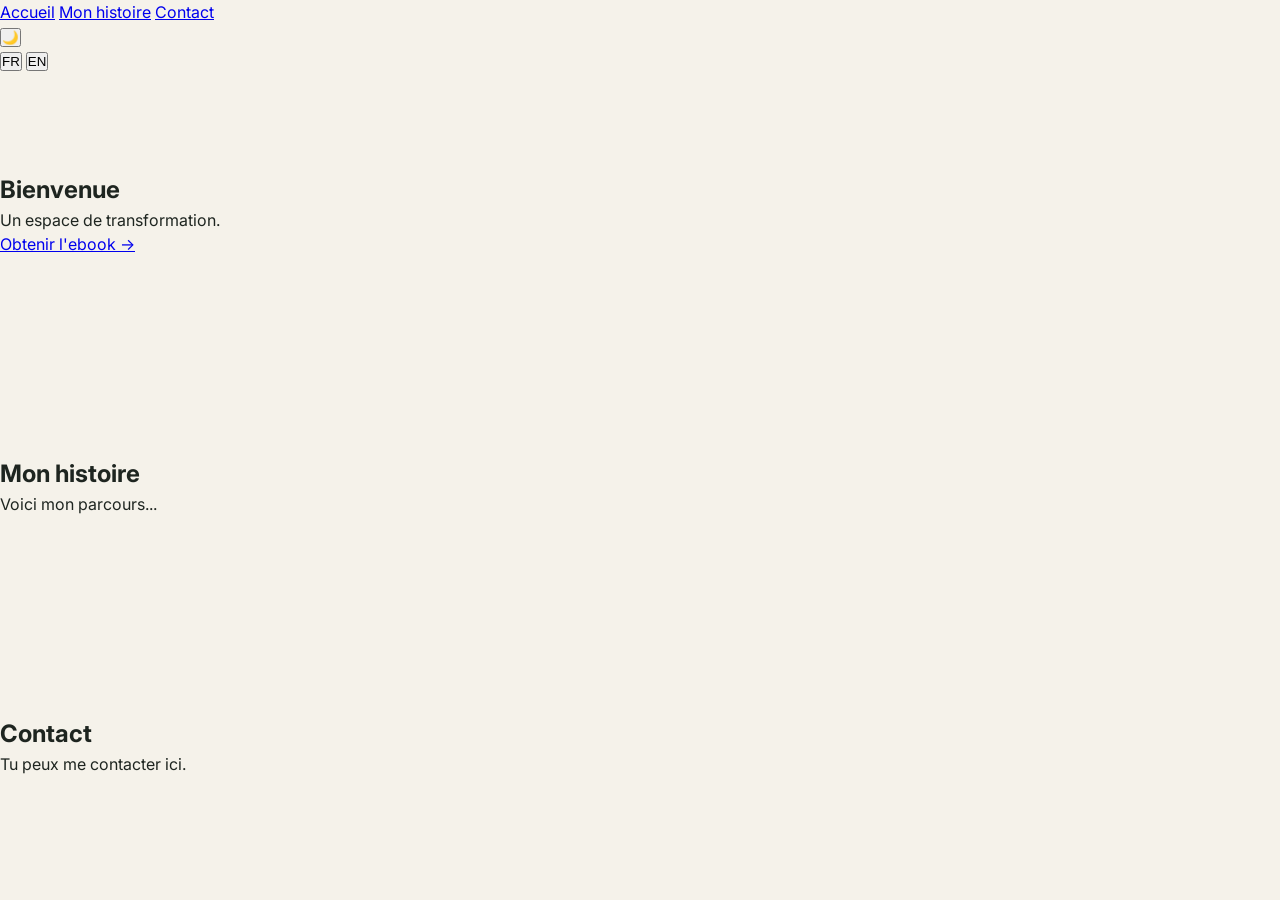
==== commit 10d30788: "Update index.html" ====
--- a/index.html
+++ b/index.html
@@ -1,349 +1,111 @@
 <!DOCTYPE html>
-<html lang="fr" data-theme="light">
+<html lang="fr">
 <head>
     <meta charset="UTF-8">
     <meta name="viewport" content="width=device-width, initial-scale=1.0">
     <title>Protocole Détox & Liberté</title>
-    <meta name="description" content="Reprenez le contrôle de votre assiette, de votre corps et de votre vie numérique.">
-    
-    <link rel="preconnect" href="https://fonts.googleapis.com">
-    <link rel="preconnect" href="https://fonts.gstatic.com" crossorigin>
-    <link href="https://fonts.googleapis.com/css2?family=Inter:wght@400;500;600&family=Playfair+Display:ital,wght@0,500;0,600;1,400;1,500&display=swap" rel="stylesheet">
-    
+    <link href="https://fonts.googleapis.com/css2?family=Playfair+Display&family=Inter:wght@400;500;600&display=swap" rel="stylesheet">
     <link rel="stylesheet" href="style.css">
 </head>
-<body class="lang-fr">
+<body>
 
-    <nav class="navbar">
-        <div class="nav-container">
-            <a href="#home" class="nav-logo">
-                Détox<span class="logo-accent">&Liberté</span>
-            </a>
-            
-            <div class="nav-center">
-                <div class="nav-links">
-                    <a href="#about" class="lang-fr">Accueil</a>
-                    <a href="#about" class="lang-en">Home</a>
-                    
-                    <a href="#about" class="lang-fr">Mon histoire</a>
-                    <a href="#about" class="lang-en">My story</a>
-                    
-                    <a href="#contact" class="lang-fr">Contact</a>
-                    <a href="#contact" class="lang-en">Contact</a>
-                </div>
-                <a href="#" target="_blank" class="btn-nav-cta">
-                    <span class="lang-fr">Obtenir l'ebook →</span>
-                    <span class="lang-en">Get the ebook →</span>
-                </a>
-            </div>
+<nav>
+  <div>
+    <a href="#home" data-fr="Accueil" data-en="Home">Accueil</a>
+    <a href="#histoire" data-fr="Mon histoire" data-en="My story">Mon histoire</a>
+    <a href="#contact" data-fr="Contact" data-en="Contact">Contact</a>
+  </div>
 
-            <div class="nav-controls">
-                <button id="themeToggle" class="theme-btn" aria-label="Changer de thème">
-                    <span class="icon-theme">🌙</span>
-                </button>
+  <div class="controls">
+    <button id="themeToggle">🌙</button>
 
-                <div class="lang-picker">
-                    <button data-btn-lang="fr" class="active">FR</button>
-                    <button data-btn-lang="en">EN</button>
-                </div>
-            </div>
-        </div>
-    </nav>
+    <div class="lang-toggle">
+      <button data-lang="fr" class="active">FR</button>
+      <button data-lang="en">EN</button>
+    </div>
+  </div>
+</nav>
 
-    <header id="home" class="hero">
-        <div class="hero-container">
-            <div class="hero-badge">
-                <span class="lang-fr">EBOOK · 3 MODULES · TÉLÉCHARGEMENT IMMÉDIAT</span>
-                <span class="lang-en">EBOOK · 3 MODULES · INSTANT DOWNLOAD</span>
-            </div>
-            
-            <h1 class="hero-title lang-fr">
-                Reprendre le contrôle.<br>
-                De votre assiette,<br>
-                de votre corps,<br>
-                de votre <span class="italic-accent">vie numérique</span>.
-            </h1>
-            <h1 class="hero-title lang-en">
-                Reclaim control.<br>
-                Of your plate,<br>
-                of your body,<br>
-                of your <span class="italic-accent">digital life</span>.
-            </h1>
-            
-            <p class="hero-lead lang-fr">
-                Un protocole concret, sans dogme et sans jargon. Trois domaines, trois modules, des applications que vous pouvez commencer dès aujourd'hui.
-            </p>
-            <p class="hero-lead lang-en">
-                A concrete protocol, without dogma or jargon. Three domains, three modules, applications you can start implementing today.
-            </p>
-            
-            <div class="hero-actions">
-                <a href="#" target="_blank" class="btn-hero-primary">
-                    <span class="lang-fr">Obtenir l'ebook →</span>
-                    <span class="lang-en">Get the ebook →</span>
-                </a>
-                
-                <a href="#about" class="btn-hero-secondary">
-                    <span class="chevron">↓</span>
-                    <span class="lang-fr">Découvrir mon histoire</span>
-                    <span class="lang-en">Discover my story</span>
-                </a>
-            </div>
-        </div>
-    </header>
+<section id="home">
+  <h1 data-fr="Bienvenue" data-en="Welcome">Bienvenue</h1>
+  <p data-fr="Un espace de transformation." data-en="A space for transformation.">
+    Un espace de transformation.
+  </p>
+  
+  <div class="cta-container">
+    <a href="https://gumroad.com/?gad_source=1&gad_campaignid=23640098586&gbraid=0AAAABDCxIfgPSpwoScrHzUkKFQmRx6l4e" 
+       target="_blank" 
+       class="btn-gumroad" 
+       data-fr="Obtenir l'ebook →" 
+       data-en="Get the ebook →">
+       Obtenir l'ebook →
+    </a>
+  </div>
+</section>
 
-    <section id="about" class="section-about">
-        <div class="container-narrow">
-            <h2 class="section-title lang-fr">Mon histoire</h2>
-            <h2 class="section-title lang-en">My Story</h2>
-            
-            <div class="about-content">
-                <p class="lang-fr">Passionné par le retour à une vie authentique, j'ai passé des années à analyser l'impact de notre alimentation industrielle, de nos vêtements synthétiques et de notre hyper-connexion technologique.</p>
-                <p class="lang-en">Passionate about returning to an authentic life, I spent years analyzing the impact of our industrial diet, synthetic clothing, and technological hyper-connection.</p>
-                
-                <p class="lang-fr">Ce guide est la synthèse exacte des changements radicaux qui m'ont permis de retrouver une énergie débordante, une clarté mentale absolue et une indépendance numérique complète.</p>
-                <p class="lang-en">This guide is the exact synthesis of the radical changes that allowed me to recover boundless energy, absolute mental clarity, and complete digital independence.</p>
-            </div>
-        </div>
-    </section>
+<section id="histoire">
+  <h2 data-fr="Mon histoire" data-en="My Story">Mon histoire</h2>
+  <p data-fr="Voici mon parcours..." data-en="Here is my journey...">
+    Voici mon parcours...
+  </p>
+</section>
 
-    <section id="modules" class="section-modules">
-        <div class="container">
-            <div class="modules-header">
-                <h2 class="section-title lang-fr">Le Programme détaillé</h2>
-                <h2 class="section-title lang-en">The Detailed Program</h2>
-                <p class="section-subtitle lang-fr">Cliquez sur un module pour afficher les détails du protocole.</p>
-                <p class="section-subtitle lang-en">Click on a module to view the details of the protocol.</p>
-            </div>
+<section id="contact">
+  <h2 data-fr="Contact" data-en="Contact">Contact</h2>
+  <p data-fr="Tu peux me contacter ici." data-en="You can contact me here.">
+    Tu peux me contacter ici.
+  </p>
+</section>
 
-            <div class="modules-grid">
-                <div class="module-card" data-module="1">
-                    <div class="card-meta"><span>01</span> · Module</div>
-                    <h3 class="lang-fr">Alimentation Vivante</h3>
-                    <h3 class="lang-en">Living Nutrition</h3>
-                    <p class="lang-fr">Anatomie du profil animal-based, fruits de saison et miel sauvage. Nettoyer son métabolisme.</p>
-                    <p class="lang-en">Anatomy of the animal-based profile, seasonal fruits, and wild honey. Cleanse your metabolism.</p>
-                    <button class="btn-card-action lang-fr">Voir les détails →</button>
-                    <button class="btn-card-action lang-en">View details →</button>
-                </div>
+<script>
+/* =========================
+   GESTION DU THEME (DARK / LIGHT)
+========================= */
+const toggle = document.getElementById('themeToggle');
 
-                <div class="module-card" data-module="2">
-                    <div class="card-meta"><span>02</span> · Module</div>
-                    <h3 class="lang-fr">Hygiène de Vie</h3>
-                    <h3 class="lang-en">Pure Lifestyle</h3>
-                    <p class="lang-fr">Reconnexion à la terre (earthing), vêtements naturels non toxiques et reset des addictions.</p>
-                    <p class="lang-en">Earthing, non-toxic natural clothing, and behavioral addiction reset.</p>
-                    <button class="btn-card-action lang-fr">Voir les détails →</button>
-                    <button class="btn-card-action lang-en">View details →</button>
-                </div>
+toggle.onclick = () => {
+  const html = document.documentElement;
+  const isDark = html.getAttribute('data-theme') === 'dark';
 
-                <div class="module-card" data-module="3">
-                    <div class="card-meta"><span>03</span> · Module</div>
-                    <h3 class="lang-fr">Technologie & Liberté</h3>
-                    <h3 class="lang-en">Tech & Freedom</h3>
-                    <p class="lang-fr">Souveraineté numérique complète. Maîtrisez GrapheneOS, l'anonymat et l'alternative anti-GAFAM.</p>
-                    <p class="lang-en">Complete digital sovereignty. Master GrapheneOS, anonymity, and anti-GAFAM alternatives.</p>
-                    <button class="btn-card-action lang-fr">Voir les détails →</button>
-                    <button class="btn-card-action lang-en">View details →</button>
-                </div>
-            </div>
-        </div>
-    </section>
+  if (isDark) {
+    html.removeAttribute('data-theme');
+    localStorage.setItem('theme', 'light');
+  } else {
+    html.setAttribute('data-theme', 'dark');
+    localStorage.setItem('theme', 'dark');
+  }
+};
 
-    <footer id="contact" class="footer">
-        <div class="footer-container">
-            <p class="footer-copy">&copy; 2026 Protocole Détox & Liberté.</p>
-            <div class="footer-contact">
-                <span class="lang-fr">Des questions ?</span>
-                <span class="lang-en">Any questions?</span>
-                <a href="mailto:contact@votredomaine.com" class="email-link">contact@votredomaine.com</a>
-            </div>
-        </div>
-    </footer>
+// Restauration automatique du thème au chargement
+if (localStorage.getItem('theme') === 'dark') {
+  document.documentElement.setAttribute('data-theme', 'dark');
+}
 
-    <div id="moduleModal" class="modal-backdrop" aria-hidden="true">
-        <div class="modal-window">
-            <button id="closeModalIcon" class="modal-close-icon">&times;</button>
-            <div class="modal-header">
-                <span id="modalBadge" class="modal-badge-number">01</span>
-                <h3 id="modalTitle">Titre du Module</h3>
-            </div>
-            <div class="modal-body">
-                <ul id="modalList" class="modal-bullets">
-                    </ul>
-            </div>
-            <div class="modal-footer">
-                <button id="modalCloseBtn" class="btn-modal-close lang-fr">Fermer</button>
-                <button id="modalCloseBtnEn" class="btn-modal-close lang-en">Close</button>
-            </div>
-        </div>
-    </div>
+/* =========================
+   GESTION DE LA LANGUE (FR / EN)
+========================= */
+const buttons = document.querySelectorAll('[data-lang]');
 
-    <script>
-        /* ==========================================================================
-           1. LOGIQUE DU SWITCH DARK / LIGHT MODE
-           ========================================================================== */
-        const themeToggle = document.getElementById('themeToggle');
-        const themeIcon = themeToggle.querySelector('.icon-theme');
-        
-        function applyTheme(theme) {
-            document.documentElement.setAttribute('data-theme', theme);
-            localStorage.setItem('theme', theme);
-            themeIcon.textContent = theme === 'dark' ? '☀️' : '🌙';
-        }
+buttons.forEach(btn => {
+  btn.onclick = () => {
+    const lang = btn.dataset.lang;
 
-        themeToggle.onclick = () => {
-            const currentTheme = document.documentElement.getAttribute('data-theme');
-            applyTheme(currentTheme === 'dark' ? 'light' : 'dark');
-        };
+    buttons.forEach(b => b.classList.remove('active'));
+    btn.classList.add('active');
 
-        // Restauration initiale (ou préférence système globale)
-        const savedTheme = localStorage.getItem('theme') || 
-            (window.matchMedia('(prefers-color-scheme: dark)').matches ? 'dark' : 'light');
-        applyTheme(savedTheme);
+    // Traduit instantanément tous les éléments dotés d'attributs de traduction
+    document.querySelectorAll('[data-fr]').forEach(el => {
+      el.textContent = el.dataset[lang];
+    });
 
+    localStorage.setItem('lang', lang);
+  };
+});
 
-        /* ==========================================================================
-           2. LOGIQUE DU SWITCH DE LANGUE (FR / EN) via Classes du Body
-           ========================================================================== */
-        const langButtons = document.querySelectorAll('[data-btn-lang]');
-        
-        function applyLanguage(lang) {
-            document.body.className = `lang-${lang}`;
-            localStorage.setItem('lang', lang);
-            
-            // Mise à jour visuelle des boutons de langue
-            langButtons.forEach(btn => {
-                if(btn.dataset.btnLang === lang) {
-                    btn.classList.add('active');
-                } else {
-                    btn.classList.remove('active');
-                }
-            });
-        }
+// Restauration automatique de la langue au chargement
+const savedLang = localStorage.getItem('lang') || 'fr';
+document.querySelector(`[data-lang="${savedLang}"]`).click();
+</script>
 
-        langButtons.forEach(btn => {
-            btn.onclick = () => {
-                applyLanguage(btn.dataset.btnLang);
-            };
-        });
-
-        // Restauration initiale de la langue
-        const savedLang = localStorage.getItem('lang') || 'fr';
-        applyLanguage(savedLang);
-
-
-        /* ==========================================================================
-           3. BASE DE DONNÉES LOCALE & GESTIONNAIRE DE MODALE POUR LES 3 MODULES
-           ========================================================================== */
-        const dataModules = {
-            1: {
-                fr: {
-                    title: "Alimentation Vivante",
-                    points: [
-                        "Le profil complet de l'alimentation basée sur les produits animaux (Animal-Based).",
-                        "Sélection et rôles des glucides propres : fruits mûrs de saison, élimination complète des anti-nutriments.",
-                        "Le miel sauvage brut comme carburant métabolique et régulateur enzymatique ancestral."
-                    ]
-                },
-                en: {
-                    title: "Living Nutrition",
-                    points: [
-                        "The complete structure of the high-quality Animal-Based lifestyle.",
-                        "Selecting clean carbohydrates: organic seasonal fruits, total elimination of seed oils and anti-nutrients.",
-                        "Raw wild honey as a metabolic bio-fuel and ancestral health booster."
-                    ]
-                }
-            },
-            2: {
-                fr: {
-                    title: "Hygiène de Vie Vitale",
-                    points: [
-                        "Earthing / Grounding : se reconnecter électriquement à la terre pour réduire l'inflammation.",
-                        "Bannir les perturbateurs : élimination des textiles synthétiques au profit du lin, du coton bio et de la laine.",
-                        "Reset de la dopamine : protocole de sevrage des addictions technologiques et des stimulants de synthèse."
-                    ]
-                },
-                en: {
-                    title: "Pure Lifestyle",
-                    points: [
-                        "Earthing / Grounding: walking barefoot to discharge positive stress ions and lower inflammation.",
-                        "Textile detox: eliminating plastics/polyester in favor of high-frequency linen, organic cotton, and wool.",
-                        "Dopamine reset: practical protocols to purge modern cognitive hyper-stimulations."
-                    ]
-                }
-            },
-            3: {
-                fr: {
-                    title: "Technologie & Liberté",
-                    points: [
-                        "GrapheneOS : guide d'installation et configuration pas-à-pas de votre système souverain.",
-                        "OpSec au quotidien : techniques d'anonymisation de vos communications, VPN sans logs et métadonnées.",
-                        "Alternative anti-GAFAM : migration complète vers des services cloud cryptés de bout en bout et open source."
-                    ]
-                },
-                en: {
-                    title: "Tech & Freedom",
-                    points: [
-                        "GrapheneOS: comprehensive step-by-step installation for a highly secure smartphone framework.",
-                        "Daily OpSec: practical metadata scrubbing, secure key management, and data compartmentalization.",
-                        "Anti-GAFAM architecture: complete self-hosted or zero-knowledge cloud ecosystems replacements."
-                    ]
-                }
-            }
-        };
-
-        const modalBackdrop = document.getElementById('moduleModal');
-        const modalTitle = document.getElementById('modalTitle');
-        const modalBadge = document.getElementById('modalBadge');
-        const modalList = document.getElementById('modalList');
-        
-        function openModal(id) {
-            const currentLang = document.body.classList.contains('lang-en') ? 'en' : 'fr';
-            const moduleInfo = dataModules[id][currentLang];
-            
-            modalBadge.textContent = `0${id}`;
-            modalTitle.textContent = moduleInfo.title;
-            
-            // Vidage et injection sécurisée des listes
-            modalList.innerHTML = '';
-            moduleInfo.points.forEach(text => {
-                const li = document.createElement('li');
-                li.textContent = text;
-                modalList.appendChild(li);
-            });
-            
-            modalBackdrop.classList.add('visible');
-            modalBackdrop.setAttribute('aria-hidden', 'false');
-            document.body.style.overflow = 'hidden'; // Bloque le défilement de fond
-        }
-
-        function closeModal() {
-            modalBackdrop.classList.remove('visible');
-            modalBackdrop.setAttribute('aria-hidden', 'true');
-            document.body.style.overflow = '';
-        }
-
-        // Ecouteurs sur les cartes de modules
-        document.querySelectorAll('.module-card').forEach(card => {
-            card.onclick = () => openModal(card.dataset.module);
-        });
-
-        // Ecouteurs de fermeture
-        document.getElementById('closeModalIcon').onclick = closeModal;
-        document.getElementById('modalCloseBtn').onclick = closeModal;
-        document.getElementById('modalCloseBtnEn').onclick = closeModal;
-        
-        modalBackdrop.onclick = (e) => {
-            if (e.target === modalBackdrop) closeModal();
-        };
-
-        // Fermeture via touche clavier Échap
-        document.addEventListener('keydown', (e) => {
-            if (e.key === 'Escape' && modalBackdrop.classList.contains('visible')) {
-                closeModal();
-            }
-        });
-    </script>
 </body>
 </html>
--- a/style.css
+++ b/style.css
@@ -1,55 +1,49 @@
 /* ==========================================================================
-   VARIABLES & DESIGN TOKENS (Inspiré de Material 3)
+   PALETTE DE COULEURS & DESIGN TOKENS (Fidèle à l'Image 2)
    ========================================================================== */
 :root {
-    /* Mode Clair - Palette Terreuse / Forêt M3 */
-    --md-sys-color-primary: #2C5234;       /* Vert Forêt profond signature */
-    --md-sys-color-on-primary: #FFFFFF;
-    --md-sys-color-primary-container: #D2E8D4;
-    --md-sys-color-on-primary-container: #00210A;
-    --md-sys-color-surface: #FCFAF6;       /* Blanc cassé / Crème chaleureux */
-    --md-sys-color-on-surface: #1A1C19;
-    --md-sys-color-surface-variant: #F0EDE6; 
-    --md-sys-color-on-surface-variant: #434842;
-    --md-sys-color-outline: #737971;
-    --md-sys-color-background: #F6F4EE;
-
-    /* Typographies standardisées */
+    /* Mode Clair (Exactement comme la capture d'écran 2) */
+    --color-bg-cream: #F5F2EA;           /* Fond chaud blanc cassé / crème */
+    --color-primary-green: #1E3525;      /* Vert forêt profond très élégant */
+    --color-accent-copper: #967B66;      /* Teinte cuivrée/terreuse des textes italiques */
+    --color-text-dark: #1E2520;          /* Texte principal lisible */
+    --color-text-muted: #5A625C;         /* Texte secondaire plus doux */
+    --color-navbar-bg: rgba(245, 242, 234, 0.85);
+    --color-card-bg: #EFECE3;            /* Fond de carte M3 subtilement plus sombre */
+    --color-card-border: rgba(30, 53, 37, 0.08);
+
+    /* Polices d'écriture */
     --font-display: 'Playfair Display', serif;
     --font-body: 'Inter', sans-serif;
-    
-    /* Rayons de courbure de type Material 3 */
-    --radius-small: 8px;
-    --radius-medium: 16px;
-    --radius-large: 28px; /* Pour les structures de type Pill / FAB */
-    --radius-full: 9999px;
-
-    /* Transitions fluides globales */
-    --motion-short: cubic-bezier(0.2, 0, 0, 1);
+
+    /* Courbures Pill / Coins arrondis Material 3 */
+    --radius-pill: 9999px;
+    --radius-m3-large: 24px;
+    --radius-m3-card: 16px;
+    
+    /* Animation fluide signature */
+    --m3-transition: all 0.35s cubic-bezier(0.2, 0, 0, 1);
 }
 
 [data-theme="dark"] {
-    /* Mode Sombre - Palette Forêt Nocturne M3 */
-    --md-sys-color-primary: #97D5A0;       /* Vert pastel lumineux en sombre */
-    --md-sys-color-on-primary: #003917;
-    --md-sys-color-primary-container: #134B29;
-    --md-sys-color-on-primary-container: #B3F2BC;
-    --md-sys-color-surface: #111411;       /* Fond sombre organique noir-vert */
-    --md-sys-color-on-surface: #E2E3DD;
-    --md-sys-color-surface-variant: #222622;
-    --md-sys-color-on-surface-variant: #C3C8C0;
-    --md-sys-color-outline: #8D938B;
-    --md-sys-color-background: #0B0E0B;
-}
-
-/* ==========================================================================
-   RESET & STRUCTURE GENERALE
+    /* Mode Sombre Organique (Forêt Nocturne) */
+    --color-bg-cream: #0B0F0C;           /* Fond sombre vert-noir */
+    --color-primary-green: #A3D9AE;      /* Vert pastel lumineux et doux pour l'accessibilité */
+    --color-accent-copper: #D9BEA7;      /* Cuivre adouci */
+    --color-text-dark: #E2E8E4;          /* Texte clair */
+    --color-text-muted: #9BB0A2;
+    --color-navbar-bg: rgba(11, 15, 12, 0.85);
+    --color-card-bg: #141B16;
+    --color-card-border: rgba(163, 217, 174, 0.12);
+}
+
+/* ==========================================================================
+   RESETS & DIRECTIVES ARCHITECTURALES MULTILINGUES
    ========================================================================== */
 * {
     box-sizing: border-box;
     margin: 0;
     padding: 0;
-    transition: background-color 0.4s var(--motion-short), color 0.3s var(--motion-short), border-color 0.3s var(--motion-short);
 }
 
 html {
@@ -58,30 +52,47 @@
 
 body {
     font-family: var(--font-body);
-    background-color: var(--md-sys-color-background);
-    color: var(--md-sys-color-on-surface);
-    line-height: 1.6;
-    overflow-x: hidden;
+    background-color: var(--color-bg-cream);
+    color: var(--color-text-dark);
+    line-height: 1.5;
     -webkit-font-smoothing: antialiased;
-}
-
-/* ==========================================================================
-   NAVIGATION (Top App Bar Style)
-   ========================================================================== */
-.top-app-bar {
+    transition: background-color var(--m3-transition), color var(--m3-transition);
+}
+
+/* Moteur d'affichage des langues (Masquage / Affichage parfait sans flash) */
+body.lang-fr .lang-en { display: none !important; }
+body.lang-en .lang-fr { display: none !important; }
+
+.container {
+    max-width: 1200px;
+    margin: 0 auto;
+    padding: 0 24px;
+}
+
+.container-narrow {
+    max-width: 750px;
+    margin: 0 auto;
+    padding: 0 24px;
+}
+
+/* ==========================================================================
+   NAVBAR COMPLÈTE (Fidèle à la maquette)
+   ========================================================================== */
+.navbar {
     position: fixed;
     top: 0;
     left: 0;
     width: 100%;
-    z-index: 100;
-    background-color: rgba(var(--md-sys-color-surface), 0.85);
+    z-index: 1000;
+    background-color: var(--color-navbar-bg);
     backdrop-filter: blur(12px);
     -webkit-backdrop-filter: blur(12px);
-    border-bottom: 1px solid rgba(var(--md-sys-color-outline), 0.15);
+    border-bottom: 1px solid rgba(0, 0, 0, 0.04);
+    transition: background-color var(--m3-transition);
 }
 
 .nav-container {
-    max-width: 1200px;
+    max-width: 1300px;
     margin: 0 auto;
     padding: 16px 24px;
     display: flex;
@@ -89,66 +100,104 @@
     justify-content: space-between;
 }
 
-.brand-title {
+.nav-logo {
     font-family: var(--font-display);
     font-weight: 600;
-    font-size: 1.3rem;
-    color: var(--md-sys-color-primary);
+    font-size: 1.4rem;
     text-decoration: none;
+    color: var(--color-text-dark);
+}
+
+.logo-accent {
+    font-style: italic;
+    font-weight: 400;
+    color: var(--color-accent-copper);
+    margin-left: 1px;
+}
+
+.nav-center {
+    display: flex;
+    align-items: center;
+    gap: 32px;
 }
 
 .nav-links {
     display: flex;
-    gap: 24px;
+    gap: 28px;
 }
 
 .nav-links a {
     text-decoration: none;
-    color: var(--md-sys-color-on-surface-variant);
+    color: var(--color-text-dark);
     font-weight: 500;
     font-size: 0.95rem;
-    padding: 6px 12px;
-    border-radius: var(--radius-small);
+    opacity: 0.85;
+    transition: opacity 0.2s ease;
 }
 
 .nav-links a:hover {
-    color: var(--md-sys-color-primary);
-    background-color: rgba(var(--md-sys-color-primary-container), 0.4);
-}
-
-.controls {
+    opacity: 1;
+}
+
+/* Bouton Pill "Obtenir l'ebook" dans la navbar */
+.btn-nav-cta {
+    background-color: var(--color-primary-green);
+    color: var(--color-bg-cream) !important;
+    text-decoration: none;
+    font-size: 0.9rem;
+    font-weight: 500;
+    padding: 10px 22px;
+    border-radius: var(--radius-pill);
+    transition: var(--m3-transition);
+}
+
+.btn-nav-cta:hover {
+    transform: scale(1.03);
+    box-shadow: 0 4px 12px rgba(30, 53, 37, 0.15);
+}
+
+/* Zone boutons Thème & Langues */
+.nav-controls {
     display: flex;
     align-items: center;
     gap: 16px;
 }
 
-/* Contrôle Langue & Thème */
-.icon-btn {
-    background: var(--md-sys-color-surface-variant);
-    border: none;
+.theme-btn {
+    background: none;
+    border: 1px solid rgba(0, 0, 0, 0.08);
+    width: 38px;
+    height: 38px;
+    border-radius: var(--radius-pill);
     cursor: pointer;
-    width: 40px;
-    height: 40px;
-    border-radius: var(--radius-full);
     display: flex;
     align-items: center;
     justify-content: center;
-    font-size: 1.1rem;
-}
-
-.icon-btn:hover {
-    filter: brightness(0.95);
-    transform: scale(1.05);
-}
-
-.lang-toggle {
-    display: flex;
-    background-color: var(--md-sys-color-surface-variant);
-    padding: 4px;
-    border-radius: var(--radius-full);
-}
-
-.lang-toggle button {
+    font-size: 1rem;
+    transition: var(--m3-transition);
+}
+
+[data-theme="dark"] .theme-btn {
+    border-color: rgba(255, 255, 255, 0.15);
+}
+
+.theme-btn:hover {
+    background-color: rgba(0, 0, 0, 0.03);
+}
+
+.lang-picker {
+    display: flex;
+    background-color: rgba(0, 0, 0, 0.04);
+    padding: 3px;
+    border-radius: var(--radius-pill);
+    border: 1px solid rgba(0, 0, 0, 0.05);
+}
+
+[data-theme="dark"] .lang-picker {
+    background-color: rgba(255, 255, 255, 0.06);
+}
+
+.lang-picker button {
     background: none;
     border: none;
     cursor: pointer;
@@ -156,356 +205,335 @@
     font-weight: 600;
     font-size: 0.75rem;
     padding: 6px 12px;
-    border-radius: var(--radius-full);
-    color: var(--md-sys-color-on-surface-variant);
-}
-
-.lang-toggle button.active {
-    background-color: var(--md-sys-color-primary);
-    color: var(--md-sys-color-on-primary);
-}
-
-/* ==========================================================================
-   MAIN MAIN CONTENT LAYOUT
-   ========================================================================== */
-.main-content {
-    margin-top: 76px; /* Évite la superposition sous la barre fixe */
-}
-
-section {
+    border-radius: var(--radius-pill);
+    color: var(--color-text-muted);
+    transition: var(--m3-transition);
+}
+
+.lang-picker button.active {
+    background-color: var(--color-primary-green);
+    color: var(--color-bg-cream);
+}
+
+/* ==========================================================================
+   HERO SECTION (Reproduction au pixel près de l'Image 2)
+   ========================================================================== */
+.hero {
+    min-height: 100vh;
+    display: flex;
+    align-items: center;
+    padding: 140px 24px 80px;
+    position: relative;
+    
+    /* Image forestière en arrière-plan avec voile crème adouci */
+    background-image: linear-gradient(
+        to right, 
+        rgba(245, 242, 234, 0.92) 30%, 
+        rgba(245, 242, 234, 0.75) 100%
+    ), 
+    url('https://images.unsplash.com/photo-1448375240586-882707db888b?auto=format&fit=crop&w=1950&q=80');
+    background-size: cover;
+    background-position: center;
+    transition: background-image var(--m3-transition);
+}
+
+/* Surcharge adaptative pour le fond en mode sombre */
+[data-theme="dark"] .hero {
+    background-image: linear-gradient(
+        to right, 
+        rgba(11, 15, 12, 0.94) 30%, 
+        rgba(11, 15, 12, 0.82) 100%
+    ), 
+    url('https://images.unsplash.com/photo-1448375240586-882707db888b?auto=format&fit=crop&w=1950&q=80');
+}
+
+.hero-container {
     max-width: 1100px;
     margin: 0 auto;
-    padding: 80px 24px;
-}
-
-/* En-têtes globales des sections */
-.section-header {
-    margin-bottom: 48px;
+    width: 100%;
+    text-align: left; /* Alignement strict à gauche comme l'image */
+}
+
+/* Badge M3 oblong avec bordure fine */
+.hero-badge {
+    display: inline-block;
+    border: 1px solid rgba(30, 53, 37, 0.25);
+    padding: 6px 18px;
+    border-radius: var(--radius-pill);
+    font-size: 0.75rem;
+    font-weight: 500;
+    letter-spacing: 0.08em;
+    color: var(--color-text-muted);
+    margin-bottom: 32px;
+}
+
+[data-theme="dark"] .hero-badge {
+    border-color: rgba(163, 217, 174, 0.3);
+}
+
+/* Titre principal massif Serif */
+.hero-title {
+    font-family: var(--font-display);
+    font-size: clamp(2.5rem, 5vw, 4.2rem);
+    font-weight: 500;
+    line-height: 1.15;
+    color: var(--color-primary-green);
+    margin-bottom: 28px;
+    letter-spacing: -0.02em;
+}
+
+/* L'accentuation "vie numérique" */
+.italic-accent {
+    font-style: italic;
+    color: var(--color-accent-copper);
+    font-weight: 400;
+}
+
+/* Paragraphe d'introduction */
+.hero-lead {
+    font-size: clamp(1.05rem, 2vw, 1.2rem);
+    color: var(--color-text-muted);
+    max-width: 620px;
+    margin-bottom: 40px;
+    line-height: 1.6;
+}
+
+/* Conteneur d'actions */
+.hero-actions {
+    display: flex;
+    align-items: center;
+    gap: 32px;
+    flex-wrap: wrap;
+}
+
+/* Gros bouton pill primaire */
+.btn-hero-primary {
+    background-color: var(--color-primary-green);
+    color: var(--color-bg-cream);
+    text-decoration: none;
+    font-weight: 500;
+    font-size: 1.05rem;
+    padding: 16px 36px;
+    border-radius: var(--radius-pill);
+    transition: var(--m3-transition);
+}
+
+.btn-hero-primary:hover {
+    transform: translateY(-2px);
+    box-shadow: 0 6px 20px rgba(30, 53, 37, 0.2);
+}
+
+/* Lien d'histoire secondaire */
+.btn-hero-secondary {
+    display: flex;
+    align-items: center;
+    gap: 8px;
+    text-decoration: none;
+    color: var(--color-text-dark);
+    font-weight: 500;
+    font-size: 1rem;
+    transition: opacity 0.2s ease;
+}
+
+.btn-hero-secondary:hover {
+    opacity: 0.8;
+}
+
+.btn-hero-secondary .chevron {
+    font-size: 1.1rem;
+    color: var(--color-accent-copper);
+}
+
+/* ==========================================================================
+   SECTIONS CONTENU GENERAL (Qui suis-je, Histoire, Modules)
+   ========================================================================== */
+section {
+    padding: 100px 0;
+}
+
+.section-title {
+    font-family: var(--font-display);
+    font-size: 2.2rem;
+    font-weight: 500;
+    color: var(--color-primary-green);
+    margin-bottom: 24px;
+}
+
+/* Histoire */
+.section-about {
+    background-color: rgba(0, 0, 0, 0.015);
+}
+
+.about-content p {
+    font-size: 1.1rem;
+    color: var(--color-text-muted);
+    margin-bottom: 20px;
+    line-height: 1.7;
+}
+
+/* Modules */
+.modules-header {
     text-align: center;
-}
-
-.section-header h2 {
+    margin-bottom: 60px;
+}
+
+.section-subtitle {
+    color: var(--color-text-muted);
+    font-size: 1.05rem;
+}
+
+.modules-grid {
+    display: grid;
+    grid-template-columns: repeat(auto-fit, minmax(320px, 1fr));
+    gap: 24px;
+}
+
+/* Cartes épurées et interactives Material 3 */
+.module-card {
+    background-color: var(--color-card-bg);
+    border: 1px solid var(--color-card-border);
+    border-radius: var(--radius-m3-card);
+    padding: 36px;
+    display: flex;
+    flex-direction: column;
+    cursor: pointer;
+    transition: var(--m3-transition);
+}
+
+.module-card:hover {
+    transform: translateY(-6px);
+    border-color: var(--color-primary-green);
+    box-shadow: 0 12px 24px rgba(0,0,0,0.04);
+}
+
+.card-meta {
+    font-size: 0.8rem;
+    text-transform: uppercase;
+    letter-spacing: 0.05em;
+    color: var(--color-accent-copper);
+    margin-bottom: 16px;
+    font-weight: 600;
+}
+
+.card-meta span {
     font-family: var(--font-display);
-    font-size: 2.5rem;
-    color: var(--md-sys-color-on-surface);
-}
-
-.section-subtitle {
-    color: var(--md-sys-color-on-surface-variant);
-    margin-top: 8px;
-}
-
-.line-divider {
-    width: 60px;
-    height: 4px;
-    background-color: var(--md-sys-color-primary);
-    margin: 16px auto 0;
-    border-radius: var(--radius-full);
-}
-
-/* ==========================================================================
-   BOUTONS (Norme Google Material 3)
-   ========================================================================== */
-.btn {
-    display: inline-flex;
-    align-items: center;
-    justify-content: center;
+    font-size: 1.1rem;
+}
+
+.module-card h3 {
+    font-family: var(--font-display);
+    font-size: 1.6rem;
+    font-weight: 500;
+    margin-bottom: 12px;
+    color: var(--color-text-dark);
+}
+
+.module-card p {
+    color: var(--color-text-muted);
+    font-size: 0.95rem;
+    line-height: 1.5;
+    margin-bottom: 28px;
+}
+
+.btn-card-action {
+    background: none;
+    border: none;
     font-family: var(--font-body);
-    font-weight: 500;
-    font-size: 0.95rem;
-    padding: 12px 24px;
-    text-decoration: none;
-    border-radius: var(--radius-large);
-    cursor: pointer;
-    border: none;
-    gap: 8px;
-}
-
-.btn-primary {
-    background-color: var(--md-sys-color-primary);
-    color: var(--md-sys-color-on-primary);
-}
-
-.btn-primary:hover {
-    box-shadow: 0 2px 8px rgba(0,0,0,0.15);
-    filter: brightness(1.08);
-}
-
-.btn-secondary {
-    background-color: var(--md-sys-color-surface-variant);
-    color: var(--md-sys-color-primary);
-    border: 1px solid var(--md-sys-color-outline);
-}
-
-.btn-secondary:hover {
-    background-color: rgba(var(--md-sys-color-primary-container), 0.3);
-}
-
-.btn-tonal {
-    background-color: var(--md-sys-color-primary-container);
-    color: var(--md-sys-color-on-primary-container);
-    border: none;
-    padding: 8px 16px;
-    font-size: 0.85rem;
     font-weight: 600;
-    border-radius: var(--radius-medium);
+    font-size: 0.9rem;
+    color: var(--color-primary-green);
+    text-align: left;
     cursor: pointer;
     margin-top: auto;
-}
-
-.btn-tonal:hover {
-    filter: brightness(0.95);
-}
-
-.btn-extended-fab {
-    background-color: var(--md-sys-color-primary-container);
-    color: var(--md-sys-color-on-primary-container);
-    padding: 16px 32px;
-    font-size: 1.05rem;
-    font-weight: 600;
-    box-shadow: 0 4px 12px rgba(0,0,0,0.1);
-    border-radius: var(--radius-medium);
-}
-
-.btn-extended-fab:hover {
-    box-shadow: 0 6px 16px rgba(0,0,0,0.18);
-    transform: translateY(-2px);
-}
-
-/* ==========================================================================
-   HERO SECTION
-   ========================================================================== */
-.hero-section {
-    padding-top: 60px;
-    padding-bottom: 60px;
-}
-
-.hero-card {
-    background-color: var(--md-sys-color-surface-variant);
-    padding: 60px 40px;
-    border-radius: var(--radius-large);
-    text-align: center;
-    max-width: 900px;
+    padding-top: 8px;
+}
+
+/* ==========================================================================
+   FOOTER
+   ========================================================================== */
+.footer {
+    border-top: 1px solid rgba(0,0,0,0.04);
+    padding: 40px 0;
+    background-color: var(--color-bg-cream);
+}
+
+.footer-container {
+    max-width: 1300px;
     margin: 0 auto;
-}
-
-.badge {
-    background-color: var(--md-sys-color-primary);
-    color: var(--md-sys-color-on-primary);
-    font-size: 0.8rem;
-    font-weight: 600;
-    padding: 6px 16px;
-    border-radius: var(--radius-full);
-    text-transform: uppercase;
-    letter-spacing: 0.05em;
-}
-
-.hero-card h1 {
-    font-family: var(--font-display);
-    font-size: 3.2rem;
-    line-height: 1.2;
-    margin-top: 24px;
-    margin-bottom: 20px;
-    color: var(--md-sys-color-on-surface);
-}
-
-.hero-lead {
-    font-size: 1.15rem;
-    color: var(--md-sys-color-on-surface-variant);
-    max-width: 700px;
-    margin: 0 auto 32px;
-}
-
-.hero-actions {
-    display: flex;
-    justify-content: center;
-    gap: 16px;
+    padding: 0 24px;
+    display: flex;
+    justify-content: space-between;
+    align-items: center;
     flex-wrap: wrap;
-}
-
-/* ==========================================================================
-   ABOUT / HISTOIRE SECTION
-   ========================================================================== */
-.about-grid {
-    display: grid;
-    grid-template-columns: 1fr 1.5fr;
-    gap: 40px;
-    align-items: center;
-}
-
-.m3-shape-container {
-    background-color: var(--md-sys-color-primary-container);
-    height: 240px;
-    border-radius: 40px 150px 80px 100px; /* Courbure organique fluide M3 */
-    display: flex;
-    align-items: center;
-    justify-content: center;
-    font-size: 4.5rem;
-}
-
-.about-text p {
-    font-size: 1.1rem;
-    color: var(--md-sys-color-on-surface-variant);
-    margin-bottom: 16px;
-}
-
-/* ==========================================================================
-   MODULES CARDS GRID
-   ========================================================================== */
-.modules-grid {
-    display: grid;
-    grid-template-columns: repeat(auto-fit, minmax(300px, 1fr));
-    gap: 24px;
-    margin-bottom: 64px;
-}
-
-.module-card {
-    background-color: var(--md-sys-color-surface);
-    border: 1px solid rgba(var(--md-sys-color-outline), 0.2);
-    border-radius: var(--radius-medium);
-    padding: 32px;
-    display: flex;
-    flex-direction: column;
-    position: relative;
-    cursor: pointer;
-}
-
-.module-card:hover {
-    transform: translateY(-4px);
-    border-color: var(--md-sys-color-primary);
-    background-color: rgba(var(--md-sys-color-primary-container), 0.15);
-}
-
-.card-icon {
-    font-size: 2.5rem;
-    margin-bottom: 16px;
-}
-
-.card-step {
-    position: absolute;
-    top: 24px;
-    right: 32px;
-    font-family: var(--font-body);
-    font-weight: 600;
-    font-size: 1.2rem;
-    color: rgba(var(--md-sys-color-outline), 0.4);
-}
-
-.module-card h3 {
-    font-family: var(--font-display);
-    font-size: 1.5rem;
-    margin-bottom: 12px;
-}
-
-.module-card p {
-    color: var(--md-sys-color-on-surface-variant);
-    font-size: 0.95rem;
-    margin-bottom: 24px;
-}
-
-/* CTA BANNER GUMROAD */
-.cta-banner {
-    background-color: var(--md-sys-color-surface-variant);
-    border-radius: var(--radius-large);
-    padding: 48px 32px;
-    text-align: center;
-    max-width: 800px;
-    margin: 40px auto 0;
-}
-
-.cta-banner h3 {
-    font-family: var(--font-display);
-    font-size: 1.8rem;
-    margin-bottom: 12px;
-}
-
-.cta-banner p {
-    color: var(--md-sys-color-on-surface-variant);
-    margin-bottom: 24px;
-}
-
-/* ==========================================================================
-   FOOTER
-   ========================================================================== */
-.footer {
-    background-color: var(--md-sys-color-surface);
-    border-top: 1px solid rgba(var(--md-sys-color-outline), 0.15);
-    padding: 32px 24px;
-}
-
-.footer-container {
-    max-width: 1200px;
-    margin: 0 auto;
-    display: flex;
-    justify-content: space-between;
-    align-items: center;
-    flex-wrap: wrap;
-    gap: 16px;
+    gap: 20px;
     font-size: 0.9rem;
-    color: var(--md-sys-color-on-surface-variant);
-}
-
-.footer-link {
-    color: var(--md-sys-color-primary);
+    color: var(--color-text-muted);
+}
+
+.email-link {
+    color: var(--color-primary-green);
     text-decoration: none;
     font-weight: 500;
-}
-
-.footer-link:hover {
+    margin-left: 6px;
+}
+
+.email-link:hover {
     text-decoration: underline;
 }
 
 /* ==========================================================================
-   MODAL INTERACTIVE DIALOG
-   ========================================================================== */
-.modal-overlay {
+   MODAL WINDOW (Dialogue de surface Material 3)
+   ========================================================================== */
+.modal-backdrop {
     position: fixed;
     top: 0;
     left: 0;
     width: 100%;
     height: 100%;
-    background-color: rgba(0, 0, 0, 0.5);
-    z-index: 1000;
+    background-color: rgba(0, 0, 0, 0.4);
+    backdrop-filter: blur(4px);
+    z-index: 2000;
     display: flex;
     align-items: center;
     justify-content: center;
     opacity: 0;
     pointer-events: none;
-    transition: opacity 0.3s var(--motion-short);
-    padding: 16px;
-}
-
-.modal-overlay.active {
+    transition: opacity 0.3s ease;
+    padding: 20px;
+}
+
+.modal-backdrop.visible {
     opacity: 1;
     pointer-events: auto;
 }
 
-.modal-dialog {
-    background-color: var(--md-sys-color-surface);
-    border-radius: var(--radius-large);
-    max-width: 550px;
+.modal-window {
+    background-color: var(--color-bg-cream);
+    border: 1px solid var(--color-card-border);
+    padding: 40px;
+    border-radius: var(--radius-m3-large);
+    max-width: 600px;
     width: 100%;
-    padding: 32px;
     position: relative;
-    transform: translateY(30px) scale(0.95);
-    transition: transform 0.3s var(--motion-short);
-    box-shadow: 0 12px 36px rgba(0,0,0,0.25);
-}
-
-.modal-overlay.active .modal-dialog {
-    transform: translateY(0) scale(1);
-}
-
-.close-icon-btn {
+    transform: scale(0.92) translateY(20px);
+    transition: transform 0.35s cubic-bezier(0.2, 0, 0, 1);
+    box-shadow: 0 20px 48px rgba(0, 0, 0, 0.15);
+}
+
+.modal-backdrop.visible .modal-window {
+    transform: scale(1) translateY(0);
+}
+
+.modal-close-icon {
     position: absolute;
     top: 24px;
     right: 24px;
     background: none;
     border: none;
-    font-size: 1.8rem;
+    font-size: 2rem;
     cursor: pointer;
-    color: var(--md-sys-color-on-surface-variant);
-    line-height: 1;
+    color: var(--color-text-muted);
+    line-height: 0.5;
 }
 
 .modal-header {
@@ -515,88 +543,104 @@
     margin-bottom: 24px;
 }
 
-.modal-badge-step {
-    background-color: var(--md-sys-color-primary-container);
-    color: var(--md-sys-color-on-primary-container);
+.modal-badge-number {
+    background-color: var(--color-primary-green);
+    color: var(--color-bg-cream);
+    font-weight: 600;
     padding: 4px 12px;
-    font-weight: 600;
-    border-radius: var(--radius-full);
+    font-size: 0.85rem;
+    border-radius: var(--radius-pill);
 }
 
 #modalTitle {
     font-family: var(--font-display);
     font-size: 1.8rem;
-    color: var(--md-sys-color-on-surface);
-}
-
-.m3-list {
+    color: var(--color-primary-green);
+}
+
+.modal-bullets {
     list-style: none;
     display: flex;
     flex-direction: column;
-    gap: 16px;
-    margin-bottom: 24px;
-}
-
-.m3-list-item {
-    background-color: var(--md-sys-color-surface-variant);
-    padding: 16px;
-    border-radius: var(--radius-medium);
-    font-size: 0.95rem;
-    color: var(--md-sys-color-on-surface-variant);
+    gap: 14px;
+    margin-bottom: 32px;
+}
+
+.modal-bullets li {
+    font-size: 1rem;
+    color: var(--color-text-muted);
     position: relative;
-    border-left: 4px solid var(--md-sys-color-primary);
-}
-
-.modal-actions {
+    padding-left: 24px;
+    line-height: 1.5;
+}
+
+.modal-bullets li::before {
+    content: "—";
+    position: absolute;
+    left: 0;
+    color: var(--color-accent-copper);
+    font-weight: bold;
+}
+
+.modal-footer {
     display: flex;
     justify-content: flex-end;
 }
 
-.btn-text {
-    background: none;
-    border: none;
-    color: var(--md-sys-color-primary);
-    font-weight: 600;
-    padding: 8px 16px;
-    border-radius: var(--radius-full);
+.btn-modal-close {
+    background-color: var(--color-card-bg);
+    color: var(--color-text-dark);
+    border: 1px solid var(--color-card-border);
+    padding: 12px 28px;
+    font-family: var(--font-body);
+    font-weight: 500;
+    border-radius: var(--radius-pill);
     cursor: pointer;
-}
-
-.btn-text:hover {
-    background-color: rgba(var(--md-sys-color-primary), 0.08);
-}
-
-/* ==========================================================================
-   RESPONSIVE DESIGN (Optimisé Smartphone / Tablette)
-   ========================================================================== */
-@media (max-width: 768px) {
-    .nav-links {
-        display: none; /* Cache les raccourcis sur mobile pour prioriser l'UI épurée */
+    transition: var(--m3-transition);
+}
+
+.btn-modal-close:hover {
+    background-color: var(--color-primary-green);
+    color: var(--color-bg-cream);
+}
+
+/* ==========================================================================
+   RESPONSIVE DESIGN (Parfaitement calibré sur Mobile)
+   ========================================================================== */
+@media (max-width: 850px) {
+    .nav-center {
+        display: none; /* Simplification M3 pour mobile : se concentre sur les boutons d'action */
     }
-
-    .hero-card {
-        padding: 40px 20px;
+    
+    .hero {
+        padding-top: 110px;
+        background-image: linear-gradient(
+            to bottom, 
+            rgba(245, 242, 234, 0.95) 40%, 
+            rgba(245, 242, 234, 0.85) 100%
+        ), 
+        url('https://images.unsplash.com/photo-1448375240586-882707db888b?auto=format&fit=crop&w=1950&q=80');
     }
-
-    .hero-card h1 {
-        font-size: 2.2rem;
+    
+    .hero-title {
+        font-size: 2.3rem;
     }
-
-    .about-grid {
-        grid-template-columns: 1fr;
-        gap: 32px;
+    
+    .hero-actions {
+        gap: 20px;
     }
-
-    .m3-shape-container {
-        height: 180px;
+    
+    .btn-hero-primary {
+        width: 100%;
+        text-align: center;
     }
-
-    .section-header h2 {
-        font-size: 2rem;
+    
+    section {
+        padding: 60px 0;
     }
-
+    
     .footer-container {
         flex-direction: column;
         text-align: center;
     }
-}+}
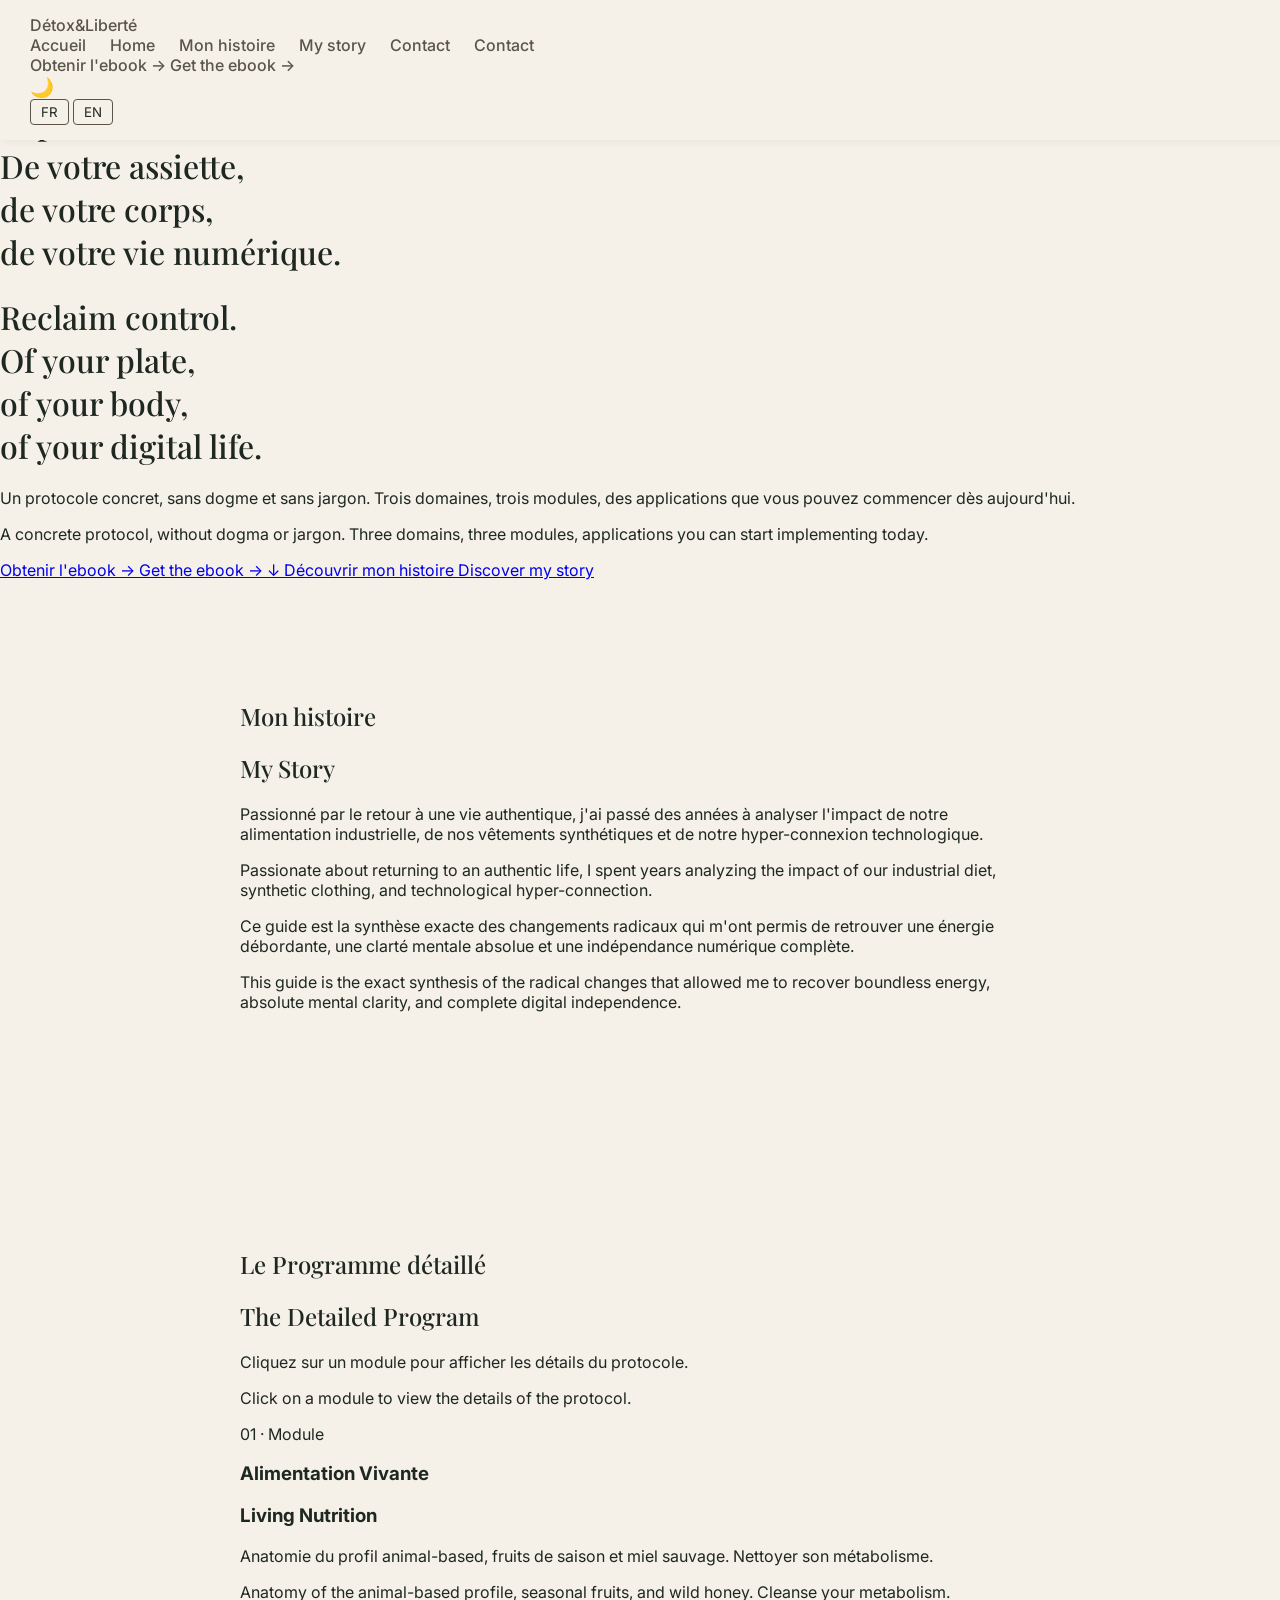
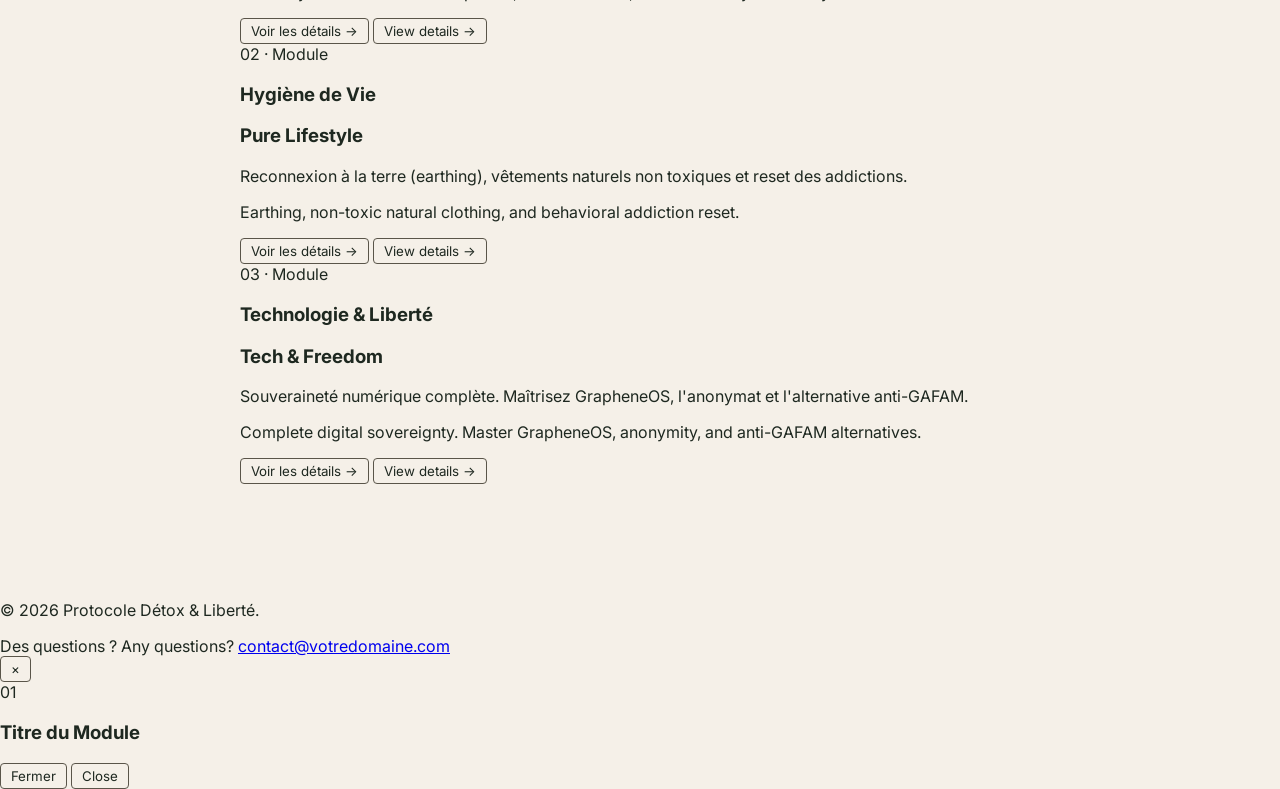
==== commit 673558bd: "Update index.html" ====
--- a/index.html
+++ b/index.html
@@ -1,111 +1,332 @@
-<!DOCTYPE html>
-<html lang="fr">
-<head>
-    <meta charset="UTF-8">
-    <meta name="viewport" content="width=device-width, initial-scale=1.0">
-    <title>Protocole Détox & Liberté</title>
-    <link href="https://fonts.googleapis.com/css2?family=Playfair+Display&family=Inter:wght@400;500;600&display=swap" rel="stylesheet">
-    <link rel="stylesheet" href="style.css">
-</head>
-<body>
-
-<nav>
-  <div>
-    <a href="#home" data-fr="Accueil" data-en="Home">Accueil</a>
-    <a href="#histoire" data-fr="Mon histoire" data-en="My story">Mon histoire</a>
-    <a href="#contact" data-fr="Contact" data-en="Contact">Contact</a>
-  </div>
-
-  <div class="controls">
-    <button id="themeToggle">🌙</button>
-
-    <div class="lang-toggle">
-      <button data-lang="fr" class="active">FR</button>
-      <button data-lang="en">EN</button>
-    </div>
-  </div>
-</nav>
-
-<section id="home">
-  <h1 data-fr="Bienvenue" data-en="Welcome">Bienvenue</h1>
-  <p data-fr="Un espace de transformation." data-en="A space for transformation.">
-    Un espace de transformation.
-  </p>
-  
-  <div class="cta-container">
-    <a href="https://gumroad.com/?gad_source=1&gad_campaignid=23640098586&gbraid=0AAAABDCxIfgPSpwoScrHzUkKFQmRx6l4e" 
-       target="_blank" 
-       class="btn-gumroad" 
-       data-fr="Obtenir l'ebook →" 
-       data-en="Get the ebook →">
-       Obtenir l'ebook →
-    </a>
-  </div>
-</section>
-
-<section id="histoire">
-  <h2 data-fr="Mon histoire" data-en="My Story">Mon histoire</h2>
-  <p data-fr="Voici mon parcours..." data-en="Here is my journey...">
-    Voici mon parcours...
-  </p>
-</section>
-
-<section id="contact">
-  <h2 data-fr="Contact" data-en="Contact">Contact</h2>
-  <p data-fr="Tu peux me contacter ici." data-en="You can contact me here.">
-    Tu peux me contacter ici.
-  </p>
-</section>
-
-<script>
-/* =========================
-   GESTION DU THEME (DARK / LIGHT)
-========================= */
-const toggle = document.getElementById('themeToggle');
-
-toggle.onclick = () => {
-  const html = document.documentElement;
-  const isDark = html.getAttribute('data-theme') === 'dark';
-
-  if (isDark) {
-    html.removeAttribute('data-theme');
-    localStorage.setItem('theme', 'light');
-  } else {
-    html.setAttribute('data-theme', 'dark');
-    localStorage.setItem('theme', 'dark');
-  }
-};
-
-// Restauration automatique du thème au chargement
-if (localStorage.getItem('theme') === 'dark') {
-  document.documentElement.setAttribute('data-theme', 'dark');
-}
-
-/* =========================
-   GESTION DE LA LANGUE (FR / EN)
-========================= */
-const buttons = document.querySelectorAll('[data-lang]');
-
-buttons.forEach(btn => {
-  btn.onclick = () => {
-    const lang = btn.dataset.lang;
-
-    buttons.forEach(b => b.classList.remove('active'));
-    btn.classList.add('active');
-
-    // Traduit instantanément tous les éléments dotés d'attributs de traduction
-    document.querySelectorAll('[data-fr]').forEach(el => {
-      el.textContent = el.dataset[lang];
-    });
-
-    localStorage.setItem('lang', lang);
-  };
-});
-
-// Restauration automatique de la langue au chargement
-const savedLang = localStorage.getItem('lang') || 'fr';
-document.querySelector(`[data-lang="${savedLang}"]`).click();
-</script>
-
-</body>
-</html>
+
+<!DOCTYPE html>
+<html lang="fr" data-theme="light">
+<head>
+    <meta charset="UTF-8">
+    <meta name="viewport" content="width=device-width, initial-scale=1.0">
+    <title>Protocole Détox & Liberté</title>
+    <meta name="description" content="Reprenez le contrôle de votre assiette, de votre corps et de votre vie numérique.">
+    
+    <link rel="preconnect" href="https://fonts.googleapis.com">
+    <link rel="preconnect" href="https://fonts.gstatic.com" crossorigin>
+    <link href="https://fonts.googleapis.com/css2?family=Inter:wght@400;500;600&family=Playfair+Display:ital,wght@0,500;0,600;1,400;1,500&display=swap" rel="stylesheet">
+    
+    <link rel="stylesheet" href="style.css">
+</head>
+<body class="lang-fr">
+
+    <nav class="navbar">
+        <div class="nav-container">
+            <a href="#home" class="nav-logo">
+                Détox<span class="logo-accent">&Liberté</span>
+            </a>
+            
+            <div class="nav-center">
+                <div class="nav-links">
+                    <a href="#about" class="lang-fr">Accueil</a>
+                    <a href="#about" class="lang-en">Home</a>
+                    
+                    <a href="#about" class="lang-fr">Mon histoire</a>
+                    <a href="#about" class="lang-en">My story</a>
+                    
+                    <a href="#contact" class="lang-fr">Contact</a>
+                    <a href="#contact" class="lang-en">Contact</a>
+                </div>
+                <a href="https://gumroad.com" target="_blank" class="btn-nav-cta">
+                    <span class="lang-fr">Obtenir l'ebook →</span>
+                    <span class="lang-en">Get the ebook →</span>
+                </a>
+            </div>
+
+            <div class="nav-controls">
+                <button id="themeToggle" class="theme-btn" aria-label="Changer de thème">
+                    <span class="icon-theme">🌙</span>
+                </button>
+
+                <div class="lang-picker">
+                    <button data-btn-lang="fr" class="active">FR</button>
+                    <button data-btn-lang="en">EN</button>
+                </div>
+            </div>
+        </div>
+    </nav>
+
+    <header id="home" class="hero">
+        <div class="hero-container">
+            <div class="hero-badge">
+                <span class="lang-fr">EBOOK · 3 MODULES · TÉLÉCHARGEMENT IMMÉDIAT</span>
+                <span class="lang-en">EBOOK · 3 MODULES · INSTANT DOWNLOAD</span>
+            </div>
+            
+            <h1 class="hero-title lang-fr">
+                Reprendre le contrôle.<br>
+                De votre assiette,<br>
+                de votre corps,<br>
+                de votre <span class="italic-accent">vie numérique</span>.
+            </h1>
+            <h1 class="hero-title lang-en">
+                Reclaim control.<br>
+                Of your plate,<br>
+                of your body,<br>
+                of your <span class="italic-accent">digital life</span>.
+            </h1>
+            
+            <p class="hero-lead lang-fr">
+                Un protocole concret, sans dogme et sans jargon. Trois domaines, trois modules, des applications que vous pouvez commencer dès aujourd'hui.
+            </p>
+            <p class="hero-lead lang-en">
+                A concrete protocol, without dogma or jargon. Three domains, three modules, applications you can start implementing today.
+            </p>
+            
+            <div class="hero-actions">
+                <a href="https://gumroad.com" target="_blank" class="btn-hero-primary">
+                    <span class="lang-fr">Obtenir l'ebook →</span>
+                    <span class="lang-en">Get the ebook →</span>
+                </a>
+                
+                <a href="#about" class="btn-hero-secondary">
+                    <span class="chevron">↓</span>
+                    <span class="lang-fr">Découvrir mon histoire</span>
+                    <span class="lang-en">Discover my story</span>
+                </a>
+            </div>
+        </div>
+    </header>
+
+    <section id="about" class="section-about">
+        <div class="container-narrow">
+            <h2 class="section-title lang-fr">Mon histoire</h2>
+            <h2 class="section-title lang-en">My Story</h2>
+            
+            <div class="about-content">
+                <p class="lang-fr">Passionné par le retour à une vie authentique, j'ai passé des années à analyser l'impact de notre alimentation industrielle, de nos vêtements synthétiques et de notre hyper-connexion technologique.</p>
+                <p class="lang-en">Passionate about returning to an authentic life, I spent years analyzing the impact of our industrial diet, synthetic clothing, and technological hyper-connection.</p>
+                
+                <p class="lang-fr">Ce guide est la synthèse exacte des changements radicaux qui m'ont permis de retrouver une énergie débordante, une clarté mentale absolue et une indépendance numérique complète.</p>
+                <p class="lang-en">This guide is the exact synthesis of the radical changes that allowed me to recover boundless energy, absolute mental clarity, and complete digital independence.</p>
+            </div>
+        </div>
+    </section>
+
+    <section id="modules" class="section-modules">
+        <div class="container">
+            <div class="modules-header">
+                <h2 class="section-title lang-fr">Le Programme détaillé</h2>
+                <h2 class="section-title lang-en">The Detailed Program</h2>
+                <p class="section-subtitle lang-fr">Cliquez sur un module pour afficher les détails du protocole.</p>
+                <p class="section-subtitle lang-en">Click on a module to view the details of the protocol.</p>
+            </div>
+
+            <div class="modules-grid">
+                <div class="module-card" data-module="1">
+                    <div class="card-meta"><span>01</span> · Module</div>
+                    <h3 class="lang-fr">Alimentation Vivante</h3>
+                    <h3 class="lang-en">Living Nutrition</h3>
+                    <p class="lang-fr">Anatomie du profil animal-based, fruits de saison et miel sauvage. Nettoyer son métabolisme.</p>
+                    <p class="lang-en">Anatomy of the animal-based profile, seasonal fruits, and wild honey. Cleanse your metabolism.</p>
+                    <button class="btn-card-action lang-fr">Voir les détails →</button>
+                    <button class="btn-card-action lang-en">View details →</button>
+                </div>
+
+                <div class="module-card" data-module="2">
+                    <div class="card-meta"><span>02</span> · Module</div>
+                    <h3 class="lang-fr">Hygiène de Vie</h3>
+                    <h3 class="lang-en">Pure Lifestyle</h3>
+                    <p class="lang-fr">Reconnexion à la terre (earthing), vêtements naturels non toxiques et reset des addictions.</p>
+                    <p class="lang-en">Earthing, non-toxic natural clothing, and behavioral addiction reset.</p>
+                    <button class="btn-card-action lang-fr">Voir les détails →</button>
+                    <button class="btn-card-action lang-en">View details →</button>
+                </div>
+
+                <div class="module-card" data-module="3">
+                    <div class="card-meta"><span>03</span> · Module</div>
+                    <h3 class="lang-fr">Technologie & Liberté</h3>
+                    <h3 class="lang-en">Tech & Freedom</h3>
+                    <p class="lang-fr">Souveraineté numérique complète. Maîtrisez GrapheneOS, l'anonymat et l'alternative anti-GAFAM.</p>
+                    <p class="lang-en">Complete digital sovereignty. Master GrapheneOS, anonymity, and anti-GAFAM alternatives.</p>
+                    <button class="btn-card-action lang-fr">Voir les détails →</button>
+                    <button class="btn-card-action lang-en">View details →</button>
+                </div>
+            </div>
+        </div>
+    </section>
+
+    <footer id="contact" class="footer">
+        <div class="footer-container">
+            <p class="footer-copy">&copy; 2026 Protocole Détox & Liberté.</p>
+            <div class="footer-contact">
+                <span class="lang-fr">Des questions ?</span>
+                <span class="lang-en">Any questions?</span>
+                <a href="mailto:contact@votredomaine.com" class="email-link">contact@votredomaine.com</a>
+            </div>
+        </div>
+    </footer>
+
+    <div id="moduleModal" class="modal-backdrop" aria-hidden="true">
+        <div class="modal-window">
+            <button id="closeModalIcon" class="modal-close-icon">&times;</button>
+            <div class="modal-header">
+                <span id="modalBadge" class="modal-badge-number">01</span>
+                <h3 id="modalTitle">Titre du Module</h3>
+            </div>
+            <div class="modal-body">
+                <ul id="modalList" class="modal-bullets">
+                </ul>
+            </div>
+            <div class="modal-footer">
+                <button id="modalCloseBtn" class="btn-modal-close lang-fr">Fermer</button>
+                <button id="modalCloseBtnEn" class="btn-modal-close lang-en">Close</button>
+            </div>
+        </div>
+    </div>
+
+    <script>
+        const themeToggle = document.getElementById('themeToggle');
+        const themeIcon = themeToggle.querySelector('.icon-theme');
+        
+        function applyTheme(theme) {
+            document.documentElement.setAttribute('data-theme', theme);
+            localStorage.setItem('theme', theme);
+            themeIcon.textContent = theme === 'dark' ? '☀️' : '🌙';
+        }
+
+        themeToggle.onclick = () => {
+            const currentTheme = document.documentElement.getAttribute('data-theme');
+            applyTheme(currentTheme === 'dark' ? 'light' : 'dark');
+        };
+
+        const savedTheme = localStorage.getItem('theme') || 
+            (window.matchMedia('(prefers-color-scheme: dark)').matches ? 'dark' : 'light');
+        applyTheme(savedTheme);
+
+        const langButtons = document.querySelectorAll('[data-btn-lang]');
+        
+        function applyLanguage(lang) {
+            document.body.className = `lang-${lang}`;
+            localStorage.setItem('lang', lang);
+            
+            langButtons.forEach(btn => {
+                if(btn.dataset.btnLang === lang) {
+                    btn.classList.add('active');
+                } else {
+                    btn.classList.remove('active');
+                }
+            });
+        }
+
+        langButtons.forEach(btn => {
+            btn.onclick = () => {
+                applyLanguage(btn.dataset.btnLang);
+            };
+        });
+
+        const savedLang = localStorage.getItem('lang') || 'fr';
+        applyLanguage(savedLang);
+
+        const dataModules = {
+            1: {
+                fr: {
+                    title: "Alimentation Vivante",
+                    points: [
+                        "Le profil complet de l'alimentation basée sur les produits animaux (Animal-Based).",
+                        "Sélection et rôles des glucides propres : fruits mûrs de saison, élimination complète des anti-nutriments.",
+                        "Le miel sauvage brut comme carburant métabolique et régulateur enzymatique ancestral."
+                    ]
+                },
+                en: {
+                    title: "Living Nutrition",
+                    points: [
+                        "The complete structure of the high-quality Animal-Based lifestyle.",
+                        "Selecting clean carbohydrates: organic seasonal fruits, total elimination of seed oils and anti-nutrients.",
+                        "Raw wild honey as a metabolic bio-fuel and ancestral health booster."
+                    ]
+                }
+            },
+            2: {
+                fr: {
+                    title: "Hygiène de Vie Vitale",
+                    points: [
+                        "Earthing / Grounding : se reconnecter électriquement à la terre pour réduire l'inflammation.",
+                        "Bannir les perturbateurs : élimination des textiles synthétiques au profit du lin, du coton bio et de la laine.",
+                        "Reset de la dopamine : protocole de sevrage des addictions technologiques et des stimulants de synthèse."
+                    ]
+                },
+                en: {
+                    title: "Pure Lifestyle",
+                    points: [
+                        "Earthing / Grounding: walking barefoot to discharge positive stress ions and lower inflammation.",
+                        "Textile detox: eliminating plastics/polyester in favor of high-frequency linen, organic cotton, and wool.",
+                        "Dopamine reset: practical protocols to purge modern cognitive hyper-stimulations."
+                    ]
+                }
+            },
+            3: {
+                fr: {
+                    title: "Technologie & Liberté",
+                    points: [
+                        "GrapheneOS : guide d'installation et configuration pas-à-pas de votre système souverain.",
+                        "OpSec au quotidien : techniques d'anonymisation de vos communications, VPN sans logs et métadonnées.",
+                        "Alternative anti-GAFAM : migration complète vers des services cloud cryptés de bout en bout et open source."
+                    ]
+                },
+                en: {
+                    title: "Tech & Freedom",
+                    points: [
+                        "GrapheneOS: comprehensive step-by-step installation for a highly secure smartphone framework.",
+                        "Daily OpSec: practical metadata scrubbing, secure key management, and data compartmentalization.",
+                        "Anti-GAFAM architecture: complete self-hosted or zero-knowledge cloud ecosystems replacements."
+                    ]
+                }
+            }
+        };
+
+        const modalBackdrop = document.getElementById('moduleModal');
+        const modalTitle = document.getElementById('modalTitle');
+        const modalBadge = document.getElementById('modalBadge');
+        const modalList = document.getElementById('modalList');
+        
+        function openModal(id) {
+            const currentLang = document.body.classList.contains('lang-en') ? 'en' : 'fr';
+            const moduleInfo = dataModules[id][currentLang];
+            
+            modalBadge.textContent = `0${id}`;
+            modalTitle.textContent = moduleInfo.title;
+            
+            modalList.innerHTML = '';
+            moduleInfo.points.forEach(text => {
+                const li = document.createElement('li');
+                li.textContent = text;
+                modalList.appendChild(li);
+            });
+            
+            modalBackdrop.classList.add('visible');
+            modalBackdrop.setAttribute('aria-hidden', 'false');
+            document.body.style.overflow = 'hidden';
+        }
+
+        function closeModal() {
+            modalBackdrop.classList.remove('visible');
+            modalBackdrop.setAttribute('aria-hidden', 'true');
+            document.body.style.overflow = '';
+        }
+
+        document.querySelectorAll('.module-card').forEach(card => {
+            card.onclick = () => openModal(card.dataset.module);
+        });
+
+        document.getElementById('closeModalIcon').onclick = closeModal;
+        document.getElementById('modalCloseBtn').onclick = closeModal;
+        document.getElementById('modalCloseBtnEn').onclick = closeModal;
+        
+        modalBackdrop.onclick = (e) => {
+            if (e.target === modalBackdrop) closeModal();
+        };
+
+        document.addEventListener('keydown', (e) => {
+            if (e.key === 'Escape' && modalBackdrop.classList.contains('visible')) {
+                closeModal();
+            }
+        });
+    </script>
+</body>
+</html>
--- a/style.css
+++ b/style.css
@@ -1,646 +1,134 @@
-/* ==========================================================================
-   PALETTE DE COULEURS & DESIGN TOKENS (Fidèle à l'Image 2)
-   ========================================================================== */
+/* =========================
+   VARIABLES DE COULEURS
+========================= */
 :root {
-    /* Mode Clair (Exactement comme la capture d'écran 2) */
-    --color-bg-cream: #F5F2EA;           /* Fond chaud blanc cassé / crème */
-    --color-primary-green: #1E3525;      /* Vert forêt profond très élégant */
-    --color-accent-copper: #967B66;      /* Teinte cuivrée/terreuse des textes italiques */
-    --color-text-dark: #1E2520;          /* Texte principal lisible */
-    --color-text-muted: #5A625C;         /* Texte secondaire plus doux */
-    --color-navbar-bg: rgba(245, 242, 234, 0.85);
-    --color-card-bg: #EFECE3;            /* Fond de carte M3 subtilement plus sombre */
-    --color-card-border: rgba(30, 53, 37, 0.08);
-
-    /* Polices d'écriture */
-    --font-display: 'Playfair Display', serif;
-    --font-body: 'Inter', sans-serif;
-
-    /* Courbures Pill / Coins arrondis Material 3 */
-    --radius-pill: 9999px;
-    --radius-m3-large: 24px;
-    --radius-m3-card: 16px;
-    
-    /* Animation fluide signature */
-    --m3-transition: all 0.35s cubic-bezier(0.2, 0, 0, 1);
+  --vert: #2C3E2D;
+  --vert-clair: #4A6741;
+  --fond: #F5F0E8;
+  --blanc: #FDFAF5;
+  --texte: #1E2820;
+  --texte-soft: #5A5549;
 }
 
+/* DEVIENT COMPLÈTEMENT NOIR/VERT FORÊT NOCTURNE (Comme la 1ère image) */
 [data-theme="dark"] {
-    /* Mode Sombre Organique (Forêt Nocturne) */
-    --color-bg-cream: #0B0F0C;           /* Fond sombre vert-noir */
-    --color-primary-green: #A3D9AE;      /* Vert pastel lumineux et doux pour l'accessibilité */
-    --color-accent-copper: #D9BEA7;      /* Cuivre adouci */
-    --color-text-dark: #E2E8E4;          /* Texte clair */
-    --color-text-muted: #9BB0A2;
-    --color-navbar-bg: rgba(11, 15, 12, 0.85);
-    --color-card-bg: #141B16;
-    --color-card-border: rgba(163, 217, 174, 0.12);
+  --vert: #0F2A1D;
+  --vert-clair: #1F4D36;
+  --fond: #0B0F0C;
+  --blanc: #121714;
+  --texte: #E8F0EA;
+  --texte-soft: #9FB3A7;
 }
 
-/* ==========================================================================
-   RESETS & DIRECTIVES ARCHITECTURALES MULTILINGUES
-   ========================================================================== */
-* {
-    box-sizing: border-box;
-    margin: 0;
-    padding: 0;
+/* =========================
+   REGLES DE BASE
+========================= */
+body {
+  margin: 0;
+  font-family: 'Inter', sans-serif;
+  background: var(--fond);
+  color: var(--texte);
+  padding-top: 60px; /* Évite la superposition sous la barre fixe */
 }
 
-html {
-    scroll-behavior: smooth;
+h1, h2 {
+  font-family: "Playfair Display", serif;
+  font-weight: 500;
 }
 
-body {
-    font-family: var(--font-body);
-    background-color: var(--color-bg-cream);
-    color: var(--color-text-dark);
-    line-height: 1.5;
-    -webkit-font-smoothing: antialiased;
-    transition: background-color var(--m3-transition), color var(--m3-transition);
+section {
+  padding: 100px 20px;
+  max-width: 800px;
+  margin: auto;
 }
 
-/* Moteur d'affichage des langues (Masquage / Affichage parfait sans flash) */
-body.lang-fr .lang-en { display: none !important; }
-body.lang-en .lang-fr { display: none !important; }
-
-.container {
-    max-width: 1200px;
-    margin: 0 auto;
-    padding: 0 24px;
+/* =========================
+   BARRE DE NAVIGATION FIXE
+========================= */
+nav {
+  position: fixed;
+  top: 0;
+  left: 0;
+  width: 100%;
+  background: var(--fond);
+  display: flex;
+  justify-content: space-between;
+  align-items: center;
+  padding: 15px 30px;
+  box-shadow: 0 2px 10px rgba(0,0,0,0.05);
+  z-index: 1000;
 }
 
-.container-narrow {
-    max-width: 750px;
-    margin: 0 auto;
-    padding: 0 24px;
+nav a {
+  margin-right: 20px;
+  text-decoration: none;
+  color: var(--texte-soft);
+  font-weight: 500;
 }
 
-/* ==========================================================================
-   NAVBAR COMPLÈTE (Fidèle à la maquette)
-   ========================================================================== */
-.navbar {
-    position: fixed;
-    top: 0;
-    left: 0;
-    width: 100%;
-    z-index: 1000;
-    background-color: var(--color-navbar-bg);
-    backdrop-filter: blur(12px);
-    -webkit-backdrop-filter: blur(12px);
-    border-bottom: 1px solid rgba(0, 0, 0, 0.04);
-    transition: background-color var(--m3-transition);
+nav a:hover {
+  color: var(--vert);
 }
 
-.nav-container {
-    max-width: 1300px;
-    margin: 0 auto;
-    padding: 16px 24px;
-    display: flex;
-    align-items: center;
-    justify-content: space-between;
+/* =========================
+   BOUTONS DE CONTROLE (UI)
+========================= */
+button {
+  cursor: pointer;
+  background: transparent;
+  border: 1px solid var(--texte-soft);
+  color: var(--texte);
+  padding: 4px 10px;
+  border-radius: 4px;
+  font-family: 'Inter', sans-serif;
 }
 
-.nav-logo {
-    font-family: var(--font-display);
-    font-weight: 600;
-    font-size: 1.4rem;
-    text-decoration: none;
-    color: var(--color-text-dark);
+.controls {
+  display: flex;
+  gap: 10px;
+  align-items: center;
 }
 
-.logo-accent {
-    font-style: italic;
-    font-weight: 400;
-    color: var(--color-accent-copper);
-    margin-left: 1px;
+#themeToggle {
+  border: none;
+  font-size: 1.2rem;
+  padding: 0;
 }
 
-.nav-center {
-    display: flex;
-    align-items: center;
-    gap: 32px;
+.lang-toggle button.active {
+  background: var(--vert);
+  color: white;
+  border-color: var(--vert);
 }
 
-.nav-links {
-    display: flex;
-    gap: 28px;
+/* =========================
+   BOUTON GUMROAD PERSONALISÉ
+========================= */
+.cta-container {
+  margin-top: 32px;
 }
 
-.nav-links a {
-    text-decoration: none;
-    color: var(--color-text-dark);
-    font-weight: 500;
-    font-size: 0.95rem;
-    opacity: 0.85;
-    transition: opacity 0.2s ease;
+.btn-gumroad {
+  display: inline-block;
+  background-color: var(--vert);
+  color: white !important; /* Reste lisible quel que soit le thème */
+  text-decoration: none;
+  padding: 12px 28px;
+  font-weight: 500;
+  font-size: 0.95rem;
+  border-radius: 4px;
+  box-shadow: 0 2px 5px rgba(0,0,0,0.1);
+  transition: background-color 0.2s, transform 0.2s;
 }
 
-.nav-links a:hover {
-    opacity: 1;
+.btn-gumroad:hover {
+  background-color: var(--vert-clair);
+  transform: translateY(-1px);
 }
 
-/* Bouton Pill "Obtenir l'ebook" dans la navbar */
-.btn-nav-cta {
-    background-color: var(--color-primary-green);
-    color: var(--color-bg-cream) !important;
-    text-decoration: none;
-    font-size: 0.9rem;
-    font-weight: 500;
-    padding: 10px 22px;
-    border-radius: var(--radius-pill);
-    transition: var(--m3-transition);
+/* =========================
+   TRANSITIONS FLUIDES MATÉRIELLES
+========================= */
+* {
+  transition: background-color 0.3s ease, color 0.2s ease, border-color 0.2s ease;
 }
-
-.btn-nav-cta:hover {
-    transform: scale(1.03);
-    box-shadow: 0 4px 12px rgba(30, 53, 37, 0.15);
-}
-
-/* Zone boutons Thème & Langues */
-.nav-controls {
-    display: flex;
-    align-items: center;
-    gap: 16px;
-}
-
-.theme-btn {
-    background: none;
-    border: 1px solid rgba(0, 0, 0, 0.08);
-    width: 38px;
-    height: 38px;
-    border-radius: var(--radius-pill);
-    cursor: pointer;
-    display: flex;
-    align-items: center;
-    justify-content: center;
-    font-size: 1rem;
-    transition: var(--m3-transition);
-}
-
-[data-theme="dark"] .theme-btn {
-    border-color: rgba(255, 255, 255, 0.15);
-}
-
-.theme-btn:hover {
-    background-color: rgba(0, 0, 0, 0.03);
-}
-
-.lang-picker {
-    display: flex;
-    background-color: rgba(0, 0, 0, 0.04);
-    padding: 3px;
-    border-radius: var(--radius-pill);
-    border: 1px solid rgba(0, 0, 0, 0.05);
-}
-
-[data-theme="dark"] .lang-picker {
-    background-color: rgba(255, 255, 255, 0.06);
-}
-
-.lang-picker button {
-    background: none;
-    border: none;
-    cursor: pointer;
-    font-family: var(--font-body);
-    font-weight: 600;
-    font-size: 0.75rem;
-    padding: 6px 12px;
-    border-radius: var(--radius-pill);
-    color: var(--color-text-muted);
-    transition: var(--m3-transition);
-}
-
-.lang-picker button.active {
-    background-color: var(--color-primary-green);
-    color: var(--color-bg-cream);
-}
-
-/* ==========================================================================
-   HERO SECTION (Reproduction au pixel près de l'Image 2)
-   ========================================================================== */
-.hero {
-    min-height: 100vh;
-    display: flex;
-    align-items: center;
-    padding: 140px 24px 80px;
-    position: relative;
-    
-    /* Image forestière en arrière-plan avec voile crème adouci */
-    background-image: linear-gradient(
-        to right, 
-        rgba(245, 242, 234, 0.92) 30%, 
-        rgba(245, 242, 234, 0.75) 100%
-    ), 
-    url('https://images.unsplash.com/photo-1448375240586-882707db888b?auto=format&fit=crop&w=1950&q=80');
-    background-size: cover;
-    background-position: center;
-    transition: background-image var(--m3-transition);
-}
-
-/* Surcharge adaptative pour le fond en mode sombre */
-[data-theme="dark"] .hero {
-    background-image: linear-gradient(
-        to right, 
-        rgba(11, 15, 12, 0.94) 30%, 
-        rgba(11, 15, 12, 0.82) 100%
-    ), 
-    url('https://images.unsplash.com/photo-1448375240586-882707db888b?auto=format&fit=crop&w=1950&q=80');
-}
-
-.hero-container {
-    max-width: 1100px;
-    margin: 0 auto;
-    width: 100%;
-    text-align: left; /* Alignement strict à gauche comme l'image */
-}
-
-/* Badge M3 oblong avec bordure fine */
-.hero-badge {
-    display: inline-block;
-    border: 1px solid rgba(30, 53, 37, 0.25);
-    padding: 6px 18px;
-    border-radius: var(--radius-pill);
-    font-size: 0.75rem;
-    font-weight: 500;
-    letter-spacing: 0.08em;
-    color: var(--color-text-muted);
-    margin-bottom: 32px;
-}
-
-[data-theme="dark"] .hero-badge {
-    border-color: rgba(163, 217, 174, 0.3);
-}
-
-/* Titre principal massif Serif */
-.hero-title {
-    font-family: var(--font-display);
-    font-size: clamp(2.5rem, 5vw, 4.2rem);
-    font-weight: 500;
-    line-height: 1.15;
-    color: var(--color-primary-green);
-    margin-bottom: 28px;
-    letter-spacing: -0.02em;
-}
-
-/* L'accentuation "vie numérique" */
-.italic-accent {
-    font-style: italic;
-    color: var(--color-accent-copper);
-    font-weight: 400;
-}
-
-/* Paragraphe d'introduction */
-.hero-lead {
-    font-size: clamp(1.05rem, 2vw, 1.2rem);
-    color: var(--color-text-muted);
-    max-width: 620px;
-    margin-bottom: 40px;
-    line-height: 1.6;
-}
-
-/* Conteneur d'actions */
-.hero-actions {
-    display: flex;
-    align-items: center;
-    gap: 32px;
-    flex-wrap: wrap;
-}
-
-/* Gros bouton pill primaire */
-.btn-hero-primary {
-    background-color: var(--color-primary-green);
-    color: var(--color-bg-cream);
-    text-decoration: none;
-    font-weight: 500;
-    font-size: 1.05rem;
-    padding: 16px 36px;
-    border-radius: var(--radius-pill);
-    transition: var(--m3-transition);
-}
-
-.btn-hero-primary:hover {
-    transform: translateY(-2px);
-    box-shadow: 0 6px 20px rgba(30, 53, 37, 0.2);
-}
-
-/* Lien d'histoire secondaire */
-.btn-hero-secondary {
-    display: flex;
-    align-items: center;
-    gap: 8px;
-    text-decoration: none;
-    color: var(--color-text-dark);
-    font-weight: 500;
-    font-size: 1rem;
-    transition: opacity 0.2s ease;
-}
-
-.btn-hero-secondary:hover {
-    opacity: 0.8;
-}
-
-.btn-hero-secondary .chevron {
-    font-size: 1.1rem;
-    color: var(--color-accent-copper);
-}
-
-/* ==========================================================================
-   SECTIONS CONTENU GENERAL (Qui suis-je, Histoire, Modules)
-   ========================================================================== */
-section {
-    padding: 100px 0;
-}
-
-.section-title {
-    font-family: var(--font-display);
-    font-size: 2.2rem;
-    font-weight: 500;
-    color: var(--color-primary-green);
-    margin-bottom: 24px;
-}
-
-/* Histoire */
-.section-about {
-    background-color: rgba(0, 0, 0, 0.015);
-}
-
-.about-content p {
-    font-size: 1.1rem;
-    color: var(--color-text-muted);
-    margin-bottom: 20px;
-    line-height: 1.7;
-}
-
-/* Modules */
-.modules-header {
-    text-align: center;
-    margin-bottom: 60px;
-}
-
-.section-subtitle {
-    color: var(--color-text-muted);
-    font-size: 1.05rem;
-}
-
-.modules-grid {
-    display: grid;
-    grid-template-columns: repeat(auto-fit, minmax(320px, 1fr));
-    gap: 24px;
-}
-
-/* Cartes épurées et interactives Material 3 */
-.module-card {
-    background-color: var(--color-card-bg);
-    border: 1px solid var(--color-card-border);
-    border-radius: var(--radius-m3-card);
-    padding: 36px;
-    display: flex;
-    flex-direction: column;
-    cursor: pointer;
-    transition: var(--m3-transition);
-}
-
-.module-card:hover {
-    transform: translateY(-6px);
-    border-color: var(--color-primary-green);
-    box-shadow: 0 12px 24px rgba(0,0,0,0.04);
-}
-
-.card-meta {
-    font-size: 0.8rem;
-    text-transform: uppercase;
-    letter-spacing: 0.05em;
-    color: var(--color-accent-copper);
-    margin-bottom: 16px;
-    font-weight: 600;
-}
-
-.card-meta span {
-    font-family: var(--font-display);
-    font-size: 1.1rem;
-}
-
-.module-card h3 {
-    font-family: var(--font-display);
-    font-size: 1.6rem;
-    font-weight: 500;
-    margin-bottom: 12px;
-    color: var(--color-text-dark);
-}
-
-.module-card p {
-    color: var(--color-text-muted);
-    font-size: 0.95rem;
-    line-height: 1.5;
-    margin-bottom: 28px;
-}
-
-.btn-card-action {
-    background: none;
-    border: none;
-    font-family: var(--font-body);
-    font-weight: 600;
-    font-size: 0.9rem;
-    color: var(--color-primary-green);
-    text-align: left;
-    cursor: pointer;
-    margin-top: auto;
-    padding-top: 8px;
-}
-
-/* ==========================================================================
-   FOOTER
-   ========================================================================== */
-.footer {
-    border-top: 1px solid rgba(0,0,0,0.04);
-    padding: 40px 0;
-    background-color: var(--color-bg-cream);
-}
-
-.footer-container {
-    max-width: 1300px;
-    margin: 0 auto;
-    padding: 0 24px;
-    display: flex;
-    justify-content: space-between;
-    align-items: center;
-    flex-wrap: wrap;
-    gap: 20px;
-    font-size: 0.9rem;
-    color: var(--color-text-muted);
-}
-
-.email-link {
-    color: var(--color-primary-green);
-    text-decoration: none;
-    font-weight: 500;
-    margin-left: 6px;
-}
-
-.email-link:hover {
-    text-decoration: underline;
-}
-
-/* ==========================================================================
-   MODAL WINDOW (Dialogue de surface Material 3)
-   ========================================================================== */
-.modal-backdrop {
-    position: fixed;
-    top: 0;
-    left: 0;
-    width: 100%;
-    height: 100%;
-    background-color: rgba(0, 0, 0, 0.4);
-    backdrop-filter: blur(4px);
-    z-index: 2000;
-    display: flex;
-    align-items: center;
-    justify-content: center;
-    opacity: 0;
-    pointer-events: none;
-    transition: opacity 0.3s ease;
-    padding: 20px;
-}
-
-.modal-backdrop.visible {
-    opacity: 1;
-    pointer-events: auto;
-}
-
-.modal-window {
-    background-color: var(--color-bg-cream);
-    border: 1px solid var(--color-card-border);
-    padding: 40px;
-    border-radius: var(--radius-m3-large);
-    max-width: 600px;
-    width: 100%;
-    position: relative;
-    transform: scale(0.92) translateY(20px);
-    transition: transform 0.35s cubic-bezier(0.2, 0, 0, 1);
-    box-shadow: 0 20px 48px rgba(0, 0, 0, 0.15);
-}
-
-.modal-backdrop.visible .modal-window {
-    transform: scale(1) translateY(0);
-}
-
-.modal-close-icon {
-    position: absolute;
-    top: 24px;
-    right: 24px;
-    background: none;
-    border: none;
-    font-size: 2rem;
-    cursor: pointer;
-    color: var(--color-text-muted);
-    line-height: 0.5;
-}
-
-.modal-header {
-    display: flex;
-    align-items: center;
-    gap: 16px;
-    margin-bottom: 24px;
-}
-
-.modal-badge-number {
-    background-color: var(--color-primary-green);
-    color: var(--color-bg-cream);
-    font-weight: 600;
-    padding: 4px 12px;
-    font-size: 0.85rem;
-    border-radius: var(--radius-pill);
-}
-
-#modalTitle {
-    font-family: var(--font-display);
-    font-size: 1.8rem;
-    color: var(--color-primary-green);
-}
-
-.modal-bullets {
-    list-style: none;
-    display: flex;
-    flex-direction: column;
-    gap: 14px;
-    margin-bottom: 32px;
-}
-
-.modal-bullets li {
-    font-size: 1rem;
-    color: var(--color-text-muted);
-    position: relative;
-    padding-left: 24px;
-    line-height: 1.5;
-}
-
-.modal-bullets li::before {
-    content: "—";
-    position: absolute;
-    left: 0;
-    color: var(--color-accent-copper);
-    font-weight: bold;
-}
-
-.modal-footer {
-    display: flex;
-    justify-content: flex-end;
-}
-
-.btn-modal-close {
-    background-color: var(--color-card-bg);
-    color: var(--color-text-dark);
-    border: 1px solid var(--color-card-border);
-    padding: 12px 28px;
-    font-family: var(--font-body);
-    font-weight: 500;
-    border-radius: var(--radius-pill);
-    cursor: pointer;
-    transition: var(--m3-transition);
-}
-
-.btn-modal-close:hover {
-    background-color: var(--color-primary-green);
-    color: var(--color-bg-cream);
-}
-
-/* ==========================================================================
-   RESPONSIVE DESIGN (Parfaitement calibré sur Mobile)
-   ========================================================================== */
-@media (max-width: 850px) {
-    .nav-center {
-        display: none; /* Simplification M3 pour mobile : se concentre sur les boutons d'action */
-    }
-    
-    .hero {
-        padding-top: 110px;
-        background-image: linear-gradient(
-            to bottom, 
-            rgba(245, 242, 234, 0.95) 40%, 
-            rgba(245, 242, 234, 0.85) 100%
-        ), 
-        url('https://images.unsplash.com/photo-1448375240586-882707db888b?auto=format&fit=crop&w=1950&q=80');
-    }
-    
-    .hero-title {
-        font-size: 2.3rem;
-    }
-    
-    .hero-actions {
-        gap: 20px;
-    }
-    
-    .btn-hero-primary {
-        width: 100%;
-        text-align: center;
-    }
-    
-    section {
-        padding: 60px 0;
-    }
-    
-    .footer-container {
-        flex-direction: column;
-        text-align: center;
-    }
-}
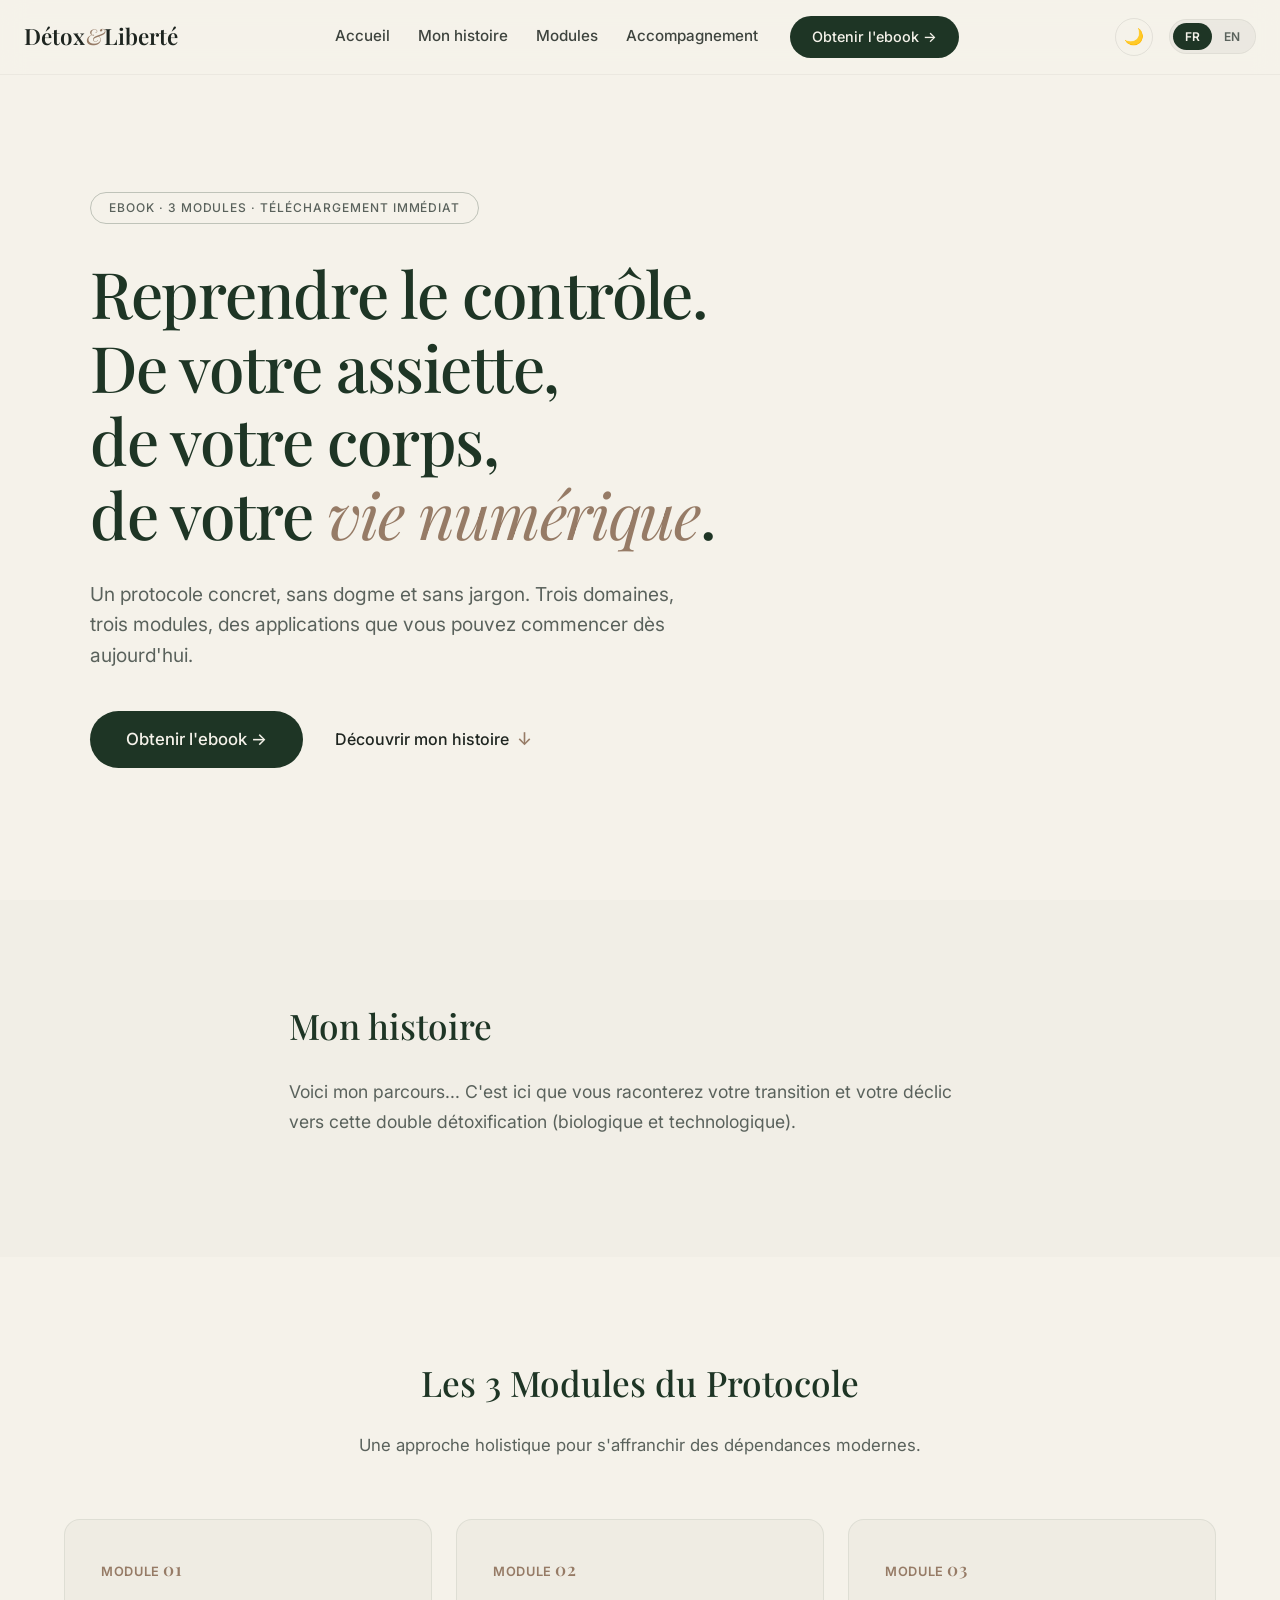
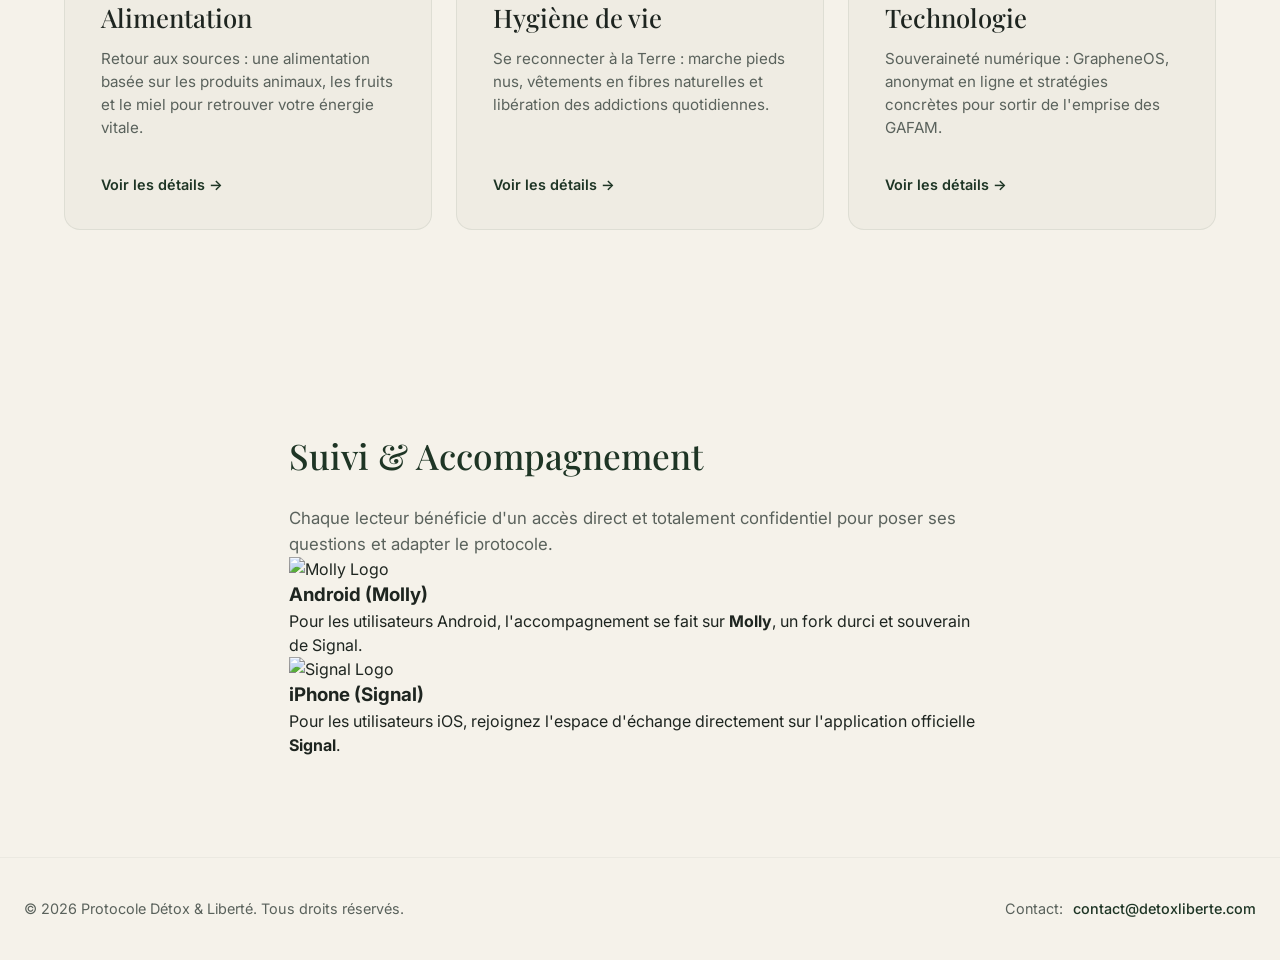
==== commit 16364451: "Update index.html" ====
--- a/index.html
+++ b/index.html
@@ -1,332 +1,345 @@
-
 <!DOCTYPE html>
-<html lang="fr" data-theme="light">
+<html lang="fr">
 <head>
     <meta charset="UTF-8">
     <meta name="viewport" content="width=device-width, initial-scale=1.0">
     <title>Protocole Détox & Liberté</title>
-    <meta name="description" content="Reprenez le contrôle de votre assiette, de votre corps et de votre vie numérique.">
-    
-    <link rel="preconnect" href="https://fonts.googleapis.com">
-    <link rel="preconnect" href="https://fonts.gstatic.com" crossorigin>
-    <link href="https://fonts.googleapis.com/css2?family=Inter:wght@400;500;600&family=Playfair+Display:ital,wght@0,500;0,600;1,400;1,500&display=swap" rel="stylesheet">
-    
+    <link href="https://fonts.googleapis.com/css2?family=Playfair+Display:ital,wght@0,400;0,500;0,600;1,400&family=Inter:wght@400;500;600&display=swap" rel="stylesheet">
     <link rel="stylesheet" href="style.css">
 </head>
 <body class="lang-fr">
 
-    <nav class="navbar">
-        <div class="nav-container">
-            <a href="#home" class="nav-logo">
-                Détox<span class="logo-accent">&Liberté</span>
+<nav class="navbar">
+    <div class="nav-container">
+        <a href="#home" class="nav-logo">Détox<span class="logo-accent">&</span>Liberté</a>
+        
+        <div class="nav-center">
+            <div class="nav-links">
+                <a href="#home"><span class="lang-fr">Accueil</span><span class="lang-en">Home</span></a>
+                <a href="#histoire"><span class="lang-fr">Mon histoire</span><span class="lang-en">My story</span></a>
+                <a href="#modules"><span class="lang-fr">Modules</span><span class="lang-en">Modules</span></a>
+                <a href="#accompagnement"><span class="lang-fr">Accompagnement</span><span class="lang-en">Support</span></a>
+            </div>
+            <a href="https://gumroad.com/?gad_source=1&gad_campaignid=23640098586&gbraid=0AAAABDCxIfgPSpwoScrHzUkKFQmRx6l4e" target="_blank" class="btn-nav-cta">
+                <span class="lang-fr">Obtenir l'ebook →</span>
+                <span class="lang-en">Get the ebook →</span>
             </a>
-            
-            <div class="nav-center">
-                <div class="nav-links">
-                    <a href="#about" class="lang-fr">Accueil</a>
-                    <a href="#about" class="lang-en">Home</a>
-                    
-                    <a href="#about" class="lang-fr">Mon histoire</a>
-                    <a href="#about" class="lang-en">My story</a>
-                    
-                    <a href="#contact" class="lang-fr">Contact</a>
-                    <a href="#contact" class="lang-en">Contact</a>
-                </div>
-                <a href="https://gumroad.com" target="_blank" class="btn-nav-cta">
-                    <span class="lang-fr">Obtenir l'ebook →</span>
-                    <span class="lang-en">Get the ebook →</span>
-                </a>
-            </div>
-
-            <div class="nav-controls">
-                <button id="themeToggle" class="theme-btn" aria-label="Changer de thème">
-                    <span class="icon-theme">🌙</span>
+        </div>
+
+        <div class="nav-controls">
+            <button class="theme-btn" id="themeToggle">🌙</button>
+            <div class="lang-picker">
+                <button id="btn-fr" class="active">FR</button>
+                <button id="btn-en">EN</button>
+            </div>
+        </div>
+    </div>
+</nav>
+
+<section id="home" class="hero">
+    <div class="hero-container">
+        <div class="hero-badge">
+            <span class="lang-fr">EBOOK · 3 MODULES · TÉLÉCHARGEMENT IMMÉDIAT</span>
+            <span class="lang-en">EBOOK · 3 MODULES · IMMEDIATE DOWNLOAD</span>
+        </div>
+        
+        <h1 class="hero-title">
+            <span class="lang-fr">Reprendre le contrôle.<br>De votre assiette,<br>de votre corps,<br>de votre <span class="italic-accent">vie numérique</span>.</span>
+            <span class="lang-en">Take back control.<br>Of your plate,<br>of your body,<br>of your <span class="italic-accent">digital life</span>.</span>
+        </h1>
+        
+        <p class="hero-lead">
+            <span class="lang-fr">Un protocole concret, sans dogme et sans jargon. Trois domaines, trois modules, des applications que vous pouvez commencer dès aujourd'hui.</span>
+            <span class="lang-en">A concrete protocol, without dogma and without jargon. Three domains, three modules, applications you can start today.</span>
+        </p>
+        
+        <div class="hero-actions">
+            <a href="https://gumroad.com/?gad_source=1&gad_campaignid=23640098586&gbraid=0AAAABDCxIfgPSpwoScrHzUkKFQmRx6l4e" target="_blank" class="btn-hero-primary">
+                <span class="lang-fr">Obtenir l'ebook →</span>
+                <span class="lang-en">Get the ebook →</span>
+            </a>
+            <a href="#histoire" class="btn-hero-secondary">
+                <span class="lang-fr">Découvrir mon histoire</span>
+                <span class="lang-en">Discover my story</span>
+                <span class="chevron">↓</span>
+            </a>
+        </div>
+    </div>
+</section>
+
+<section id="histoire" class="section-about">
+    <div class="container-narrow about-content">
+        <h2 class="section-title">
+            <span class="lang-fr">Mon histoire</span>
+            <span class="lang-en">My Story</span>
+        </h2>
+        <p>
+            <span class="lang-fr">Voici mon parcours... C'est ici que vous raconterez votre transition et votre déclic vers cette double détoxification (biologique et technologique).</span>
+            <span class="lang-en">Here is my journey... This is where you will share your transition and your awakening towards this dual detoxification (biological and technological).</span>
+        </p>
+    </div>
+</section>
+
+<section id="modules">
+    <div class="container">
+        <div class="modules-header">
+            <h2 class="section-title">
+                <span class="lang-fr">Les 3 Modules du Protocole</span>
+                <span class="lang-en">The 3 Protocol Modules</span>
+            </h2>
+            <p class="section-subtitle">
+                <span class="lang-fr">Une approche holistique pour s'affranchir des dépendances modernes.</span>
+                <span class="lang-en">A holistic approach to breaking free from modern dependencies.</span>
+            </p>
+        </div>
+
+        <div class="modules-grid">
+            <div class="module-card" onclick="openModal(1)">
+                <div class="card-meta">MODULE <span>01</span></div>
+                <h3>
+                    <span class="lang-fr">Alimentation</span>
+                    <span class="lang-en">Nutrition</span>
+                </h3>
+                <p>
+                    <span class="lang-fr">Retour aux sources : une alimentation basée sur les produits animaux, les fruits et le miel pour retrouver votre énergie vitale.</span>
+                    <span class="lang-en">Back to basics: an diet based on animal products, fruits, and honey to restore your vital energy.</span>
+                </p>
+                <button class="btn-card-action">
+                    <span class="lang-fr">Voir les détails →</span>
+                    <span class="lang-en">View details →</span>
                 </button>
-
-                <div class="lang-picker">
-                    <button data-btn-lang="fr" class="active">FR</button>
-                    <button data-btn-lang="en">EN</button>
-                </div>
-            </div>
-        </div>
-    </nav>
-
-    <header id="home" class="hero">
-        <div class="hero-container">
-            <div class="hero-badge">
-                <span class="lang-fr">EBOOK · 3 MODULES · TÉLÉCHARGEMENT IMMÉDIAT</span>
-                <span class="lang-en">EBOOK · 3 MODULES · INSTANT DOWNLOAD</span>
-            </div>
-            
-            <h1 class="hero-title lang-fr">
-                Reprendre le contrôle.<br>
-                De votre assiette,<br>
-                de votre corps,<br>
-                de votre <span class="italic-accent">vie numérique</span>.
-            </h1>
-            <h1 class="hero-title lang-en">
-                Reclaim control.<br>
-                Of your plate,<br>
-                of your body,<br>
-                of your <span class="italic-accent">digital life</span>.
-            </h1>
-            
-            <p class="hero-lead lang-fr">
-                Un protocole concret, sans dogme et sans jargon. Trois domaines, trois modules, des applications que vous pouvez commencer dès aujourd'hui.
+            </div>
+
+            <div class="module-card" onclick="openModal(2)">
+                <div class="card-meta">MODULE <span>02</span></div>
+                <h3>
+                    <span class="lang-fr">Hygiène de vie</span>
+                    <span class="lang-en">Lifestyle</span>
+                </h3>
+                <p>
+                    <span class="lang-fr">Se reconnecter à la Terre : marche pieds nus, vêtements en fibres naturelles et libération des addictions quotidiennes.</span>
+                    <span class="lang-en">Reconnect with the Earth: barefoot walking, natural fiber clothing, and breaking free from daily addictions.</span>
+                </p>
+                <button class="btn-card-action">
+                    <span class="lang-fr">Voir les détails →</span>
+                    <span class="lang-en">View details →</span>
+                </button>
+            </div>
+
+            <div class="module-card" onclick="openModal(3)">
+                <div class="card-meta">MODULE <span>03</span></div>
+                <h3>
+                    <span class="lang-fr">Technologie</span>
+                    <span class="lang-en">Technology</span>
+                </h3>
+                <p>
+                    <span class="lang-fr">Souveraineté numérique : GrapheneOS, anonymat en ligne et stratégies concrètes pour sortir de l'emprise des GAFAM.</span>
+                    <span class="lang-en">Digital sovereignty: GrapheneOS, online anonymity, and concrete strategies to escape the GAFAM grip.</span>
+                </p>
+                <button class="btn-card-action">
+                    <span class="lang-fr">Voir les détails →</span>
+                    <span class="lang-en">View details →</span>
+                </button>
+            </div>
+        </div>
+    </div>
+</section>
+
+<section id="accompagnement" class="section-support">
+    <div class="container-narrow">
+        <div class="support-header">
+            <h2 class="section-title">
+                <span class="lang-fr">Suivi & Accompagnement</span>
+                <span class="lang-en">Personal Support</span>
+            </h2>
+            <p class="section-subtitle">
+                <span class="lang-fr">Chaque lecteur bénéficie d'un accès direct et totalement confidentiel pour poser ses questions et adapter le protocole.</span>
+                <span class="lang-en">Every reader benefits from direct and completely confidential access to ask questions and adapt the protocol.</span>
             </p>
-            <p class="hero-lead lang-en">
-                A concrete protocol, without dogma or jargon. Three domains, three modules, applications you can start implementing today.
-            </p>
-            
-            <div class="hero-actions">
-                <a href="https://gumroad.com" target="_blank" class="btn-hero-primary">
-                    <span class="lang-fr">Obtenir l'ebook →</span>
-                    <span class="lang-en">Get the ebook →</span>
-                </a>
-                
-                <a href="#about" class="btn-hero-secondary">
-                    <span class="chevron">↓</span>
-                    <span class="lang-fr">Découvrir mon histoire</span>
-                    <span class="lang-en">Discover my story</span>
-                </a>
-            </div>
-        </div>
-    </header>
-
-    <section id="about" class="section-about">
-        <div class="container-narrow">
-            <h2 class="section-title lang-fr">Mon histoire</h2>
-            <h2 class="section-title lang-en">My Story</h2>
-            
-            <div class="about-content">
-                <p class="lang-fr">Passionné par le retour à une vie authentique, j'ai passé des années à analyser l'impact de notre alimentation industrielle, de nos vêtements synthétiques et de notre hyper-connexion technologique.</p>
-                <p class="lang-en">Passionate about returning to an authentic life, I spent years analyzing the impact of our industrial diet, synthetic clothing, and technological hyper-connection.</p>
-                
-                <p class="lang-fr">Ce guide est la synthèse exacte des changements radicaux qui m'ont permis de retrouver une énergie débordante, une clarté mentale absolue et une indépendance numérique complète.</p>
-                <p class="lang-en">This guide is the exact synthesis of the radical changes that allowed me to recover boundless energy, absolute mental clarity, and complete digital independence.</p>
-            </div>
-        </div>
-    </section>
-
-    <section id="modules" class="section-modules">
-        <div class="container">
-            <div class="modules-header">
-                <h2 class="section-title lang-fr">Le Programme détaillé</h2>
-                <h2 class="section-title lang-en">The Detailed Program</h2>
-                <p class="section-subtitle lang-fr">Cliquez sur un module pour afficher les détails du protocole.</p>
-                <p class="section-subtitle lang-en">Click on a module to view the details of the protocol.</p>
-            </div>
-
-            <div class="modules-grid">
-                <div class="module-card" data-module="1">
-                    <div class="card-meta"><span>01</span> · Module</div>
-                    <h3 class="lang-fr">Alimentation Vivante</h3>
-                    <h3 class="lang-en">Living Nutrition</h3>
-                    <p class="lang-fr">Anatomie du profil animal-based, fruits de saison et miel sauvage. Nettoyer son métabolisme.</p>
-                    <p class="lang-en">Anatomy of the animal-based profile, seasonal fruits, and wild honey. Cleanse your metabolism.</p>
-                    <button class="btn-card-action lang-fr">Voir les détails →</button>
-                    <button class="btn-card-action lang-en">View details →</button>
-                </div>
-
-                <div class="module-card" data-module="2">
-                    <div class="card-meta"><span>02</span> · Module</div>
-                    <h3 class="lang-fr">Hygiène de Vie</h3>
-                    <h3 class="lang-en">Pure Lifestyle</h3>
-                    <p class="lang-fr">Reconnexion à la terre (earthing), vêtements naturels non toxiques et reset des addictions.</p>
-                    <p class="lang-en">Earthing, non-toxic natural clothing, and behavioral addiction reset.</p>
-                    <button class="btn-card-action lang-fr">Voir les détails →</button>
-                    <button class="btn-card-action lang-en">View details →</button>
-                </div>
-
-                <div class="module-card" data-module="3">
-                    <div class="card-meta"><span>03</span> · Module</div>
-                    <h3 class="lang-fr">Technologie & Liberté</h3>
-                    <h3 class="lang-en">Tech & Freedom</h3>
-                    <p class="lang-fr">Souveraineté numérique complète. Maîtrisez GrapheneOS, l'anonymat et l'alternative anti-GAFAM.</p>
-                    <p class="lang-en">Complete digital sovereignty. Master GrapheneOS, anonymity, and anti-GAFAM alternatives.</p>
-                    <button class="btn-card-action lang-fr">Voir les détails →</button>
-                    <button class="btn-card-action lang-en">View details →</button>
-                </div>
-            </div>
-        </div>
-    </section>
-
-    <footer id="contact" class="footer">
-        <div class="footer-container">
-            <p class="footer-copy">&copy; 2026 Protocole Détox & Liberté.</p>
-            <div class="footer-contact">
-                <span class="lang-fr">Des questions ?</span>
-                <span class="lang-en">Any questions?</span>
-                <a href="mailto:contact@votredomaine.com" class="email-link">contact@votredomaine.com</a>
-            </div>
-        </div>
-    </footer>
-
-    <div id="moduleModal" class="modal-backdrop" aria-hidden="true">
-        <div class="modal-window">
-            <button id="closeModalIcon" class="modal-close-icon">&times;</button>
-            <div class="modal-header">
-                <span id="modalBadge" class="modal-badge-number">01</span>
-                <h3 id="modalTitle">Titre du Module</h3>
-            </div>
-            <div class="modal-body">
-                <ul id="modalList" class="modal-bullets">
-                </ul>
-            </div>
-            <div class="modal-footer">
-                <button id="modalCloseBtn" class="btn-modal-close lang-fr">Fermer</button>
-                <button id="modalCloseBtnEn" class="btn-modal-close lang-en">Close</button>
-            </div>
-        </div>
-    </div>
-
-    <script>
-        const themeToggle = document.getElementById('themeToggle');
-        const themeIcon = themeToggle.querySelector('.icon-theme');
-        
-        function applyTheme(theme) {
-            document.documentElement.setAttribute('data-theme', theme);
-            localStorage.setItem('theme', theme);
-            themeIcon.textContent = theme === 'dark' ? '☀️' : '🌙';
-        }
-
-        themeToggle.onclick = () => {
-            const currentTheme = document.documentElement.getAttribute('data-theme');
-            applyTheme(currentTheme === 'dark' ? 'light' : 'dark');
-        };
-
-        const savedTheme = localStorage.getItem('theme') || 
-            (window.matchMedia('(prefers-color-scheme: dark)').matches ? 'dark' : 'light');
-        applyTheme(savedTheme);
-
-        const langButtons = document.querySelectorAll('[data-btn-lang]');
-        
-        function applyLanguage(lang) {
-            document.body.className = `lang-${lang}`;
-            localStorage.setItem('lang', lang);
-            
-            langButtons.forEach(btn => {
-                if(btn.dataset.btnLang === lang) {
-                    btn.classList.add('active');
-                } else {
-                    btn.classList.remove('active');
-                }
-            });
-        }
-
-        langButtons.forEach(btn => {
-            btn.onclick = () => {
-                applyLanguage(btn.dataset.btnLang);
-            };
-        });
-
-        const savedLang = localStorage.getItem('lang') || 'fr';
-        applyLanguage(savedLang);
-
-        const dataModules = {
-            1: {
-                fr: {
-                    title: "Alimentation Vivante",
-                    points: [
-                        "Le profil complet de l'alimentation basée sur les produits animaux (Animal-Based).",
-                        "Sélection et rôles des glucides propres : fruits mûrs de saison, élimination complète des anti-nutriments.",
-                        "Le miel sauvage brut comme carburant métabolique et régulateur enzymatique ancestral."
-                    ]
-                },
-                en: {
-                    title: "Living Nutrition",
-                    points: [
-                        "The complete structure of the high-quality Animal-Based lifestyle.",
-                        "Selecting clean carbohydrates: organic seasonal fruits, total elimination of seed oils and anti-nutrients.",
-                        "Raw wild honey as a metabolic bio-fuel and ancestral health booster."
-                    ]
-                }
-            },
-            2: {
-                fr: {
-                    title: "Hygiène de Vie Vitale",
-                    points: [
-                        "Earthing / Grounding : se reconnecter électriquement à la terre pour réduire l'inflammation.",
-                        "Bannir les perturbateurs : élimination des textiles synthétiques au profit du lin, du coton bio et de la laine.",
-                        "Reset de la dopamine : protocole de sevrage des addictions technologiques et des stimulants de synthèse."
-                    ]
-                },
-                en: {
-                    title: "Pure Lifestyle",
-                    points: [
-                        "Earthing / Grounding: walking barefoot to discharge positive stress ions and lower inflammation.",
-                        "Textile detox: eliminating plastics/polyester in favor of high-frequency linen, organic cotton, and wool.",
-                        "Dopamine reset: practical protocols to purge modern cognitive hyper-stimulations."
-                    ]
-                }
-            },
-            3: {
-                fr: {
-                    title: "Technologie & Liberté",
-                    points: [
-                        "GrapheneOS : guide d'installation et configuration pas-à-pas de votre système souverain.",
-                        "OpSec au quotidien : techniques d'anonymisation de vos communications, VPN sans logs et métadonnées.",
-                        "Alternative anti-GAFAM : migration complète vers des services cloud cryptés de bout en bout et open source."
-                    ]
-                },
-                en: {
-                    title: "Tech & Freedom",
-                    points: [
-                        "GrapheneOS: comprehensive step-by-step installation for a highly secure smartphone framework.",
-                        "Daily OpSec: practical metadata scrubbing, secure key management, and data compartmentalization.",
-                        "Anti-GAFAM architecture: complete self-hosted or zero-knowledge cloud ecosystems replacements."
-                    ]
-                }
-            }
-        };
-
-        const modalBackdrop = document.getElementById('moduleModal');
-        const modalTitle = document.getElementById('modalTitle');
-        const modalBadge = document.getElementById('modalBadge');
-        const modalList = document.getElementById('modalList');
-        
-        function openModal(id) {
-            const currentLang = document.body.classList.contains('lang-en') ? 'en' : 'fr';
-            const moduleInfo = dataModules[id][currentLang];
-            
-            modalBadge.textContent = `0${id}`;
-            modalTitle.textContent = moduleInfo.title;
-            
-            modalList.innerHTML = '';
-            moduleInfo.points.forEach(text => {
-                const li = document.createElement('li');
-                li.textContent = text;
-                modalList.appendChild(li);
-            });
-            
-            modalBackdrop.classList.add('visible');
-            modalBackdrop.setAttribute('aria-hidden', 'false');
-            document.body.style.overflow = 'hidden';
-        }
-
-        function closeModal() {
-            modalBackdrop.classList.remove('visible');
-            modalBackdrop.setAttribute('aria-hidden', 'true');
-            document.body.style.overflow = '';
-        }
-
-        document.querySelectorAll('.module-card').forEach(card => {
-            card.onclick = () => openModal(card.dataset.module);
-        });
-
-        document.getElementById('closeModalIcon').onclick = closeModal;
-        document.getElementById('modalCloseBtn').onclick = closeModal;
-        document.getElementById('modalCloseBtnEn').onclick = closeModal;
-        
-        modalBackdrop.onclick = (e) => {
-            if (e.target === modalBackdrop) closeModal();
-        };
-
-        document.addEventListener('keydown', (e) => {
-            if (e.key === 'Escape' && modalBackdrop.classList.contains('visible')) {
-                closeModal();
-            }
-        });
-    </script>
+        </div>
+
+        <div class="support-grid">
+            <div class="support-card">
+                <img src="image_71fcc6.jpg" alt="Molly Logo" class="support-icon">
+                <h3>Android (Molly)</h3>
+                <p class="lang-fr">Pour les utilisateurs Android, l'accompagnement se fait sur <strong>Molly</strong>, un fork durci et souverain de Signal.</p>
+                <p class="lang-en">For Android users, support is provided via <strong>Molly</strong>, a hardened and sovereign fork of Signal.</p>
+            </div>
+
+            <div class="support-card">
+                <img src="image_71fc49.png" alt="Signal Logo" class="support-icon">
+                <h3>iPhone (Signal)</h3>
+                <p class="lang-fr">Pour les utilisateurs iOS, rejoignez l'espace d'échange directement sur l'application officielle <strong>Signal</strong>.</p>
+                <p class="lang-en">For iOS users, join the exchange space directly on the official <strong>Signal</strong> app.</p>
+            </div>
+        </div>
+    </div>
+</section>
+
+<footer class="footer">
+    <div class="footer-container">
+        <div>
+            <span class="lang-fr">© 2026 Protocole Détox & Liberté. Tous droits réservés.</span>
+            <span class="lang-en">© 2026 Detox & Freedom Protocol. All rights reserved.</span>
+        </div>
+        <div>
+            Contact: <a href="mailto:contact@detoxliberte.com" class="email-link">contact@detoxliberte.com</a>
+        </div>
+    </div>
+</footer>
+
+<div class="modal-backdrop" id="modalBackdrop" onclick="closeModal(event)">
+    <div class="modal-window" onclick="event.stopPropagation()">
+        <button class="modal-close-icon" onclick="closeModal(event)">&times;</button>
+        <div class="modal-header">
+            <span class="modal-badge-number" id="modalBadge">M1</span>
+            <h3 id="modalTitle">Titre du Module</h3>
+        </div>
+        <ul class="modal-bullets" id="modalBullets">
+            </ul>
+        <div class="modal-footer">
+            <button class="btn-modal-close" onclick="closeModal(event)">
+                <span class="lang-fr">Fermer</span>
+                <span class="lang-en">Close</span>
+            </button>
+        </div>
+    </div>
+</div>
+
+<script>
+/* ==========================================================================
+   MOTEUR DU MODE SOMBRE
+   ========================================================================== */
+const themeToggle = document.getElementById('themeToggle');
+themeToggle.addEventListener('click', () => {
+    const currentTheme = document.documentElement.getAttribute('data-theme');
+    if (currentTheme === 'dark') {
+        document.documentElement.removeAttribute('data-theme');
+        themeToggle.textContent = '🌙';
+        localStorage.setItem('theme', 'light');
+    } else {
+        document.documentElement.setAttribute('data-theme', 'dark');
+        themeToggle.textContent = '☀️';
+        localStorage.setItem('theme', 'dark');
+    }
+});
+
+// Appliquer le thème sauvegardé au démarrage
+if (localStorage.getItem('theme') === 'dark') {
+    document.documentElement.setAttribute('data-theme', 'dark');
+    themeToggle.textContent = '☀️';
+}
+
+/* ==========================================================================
+   MOTEUR MULTILINGUE (FR / EN)
+   ========================================================================== */
+const btnFr = document.getElementById('btn-fr');
+const btnEn = document.getElementById('btn-en');
+
+function setLanguage(lang) {
+    if (lang === 'fr') {
+        document.body.classList.remove('lang-en');
+        document.body.classList.add('lang-fr');
+        btnFr.classList.add('active');
+        btnEn.classList.remove('active');
+    } else {
+        document.body.classList.remove('lang-fr');
+        document.body.classList.add('lang-en');
+        btnEn.classList.add('active');
+        btnFr.classList.remove('active');
+    }
+    localStorage.setItem('lang', lang);
+}
+
+btnFr.addEventListener('click', () => setLanguage('fr'));
+btnEn.addEventListener('click', () => setLanguage('en'));
+
+// Appliquer la langue sauvegardée au démarrage (français par défaut)
+const savedLang = localStorage.getItem('lang') || 'fr';
+setLanguage(savedLang);
+
+/* ==========================================================================
+   CONTENU ET GESTION DES FENÊTRES MODALES (Pop-ups)
+   ========================================================================== */
+const modalData = {
+    1: {
+        badge: 'M1',
+        titleFr: 'Module 1 : Alimentation',
+        titleEn: 'Module 1: Nutrition',
+        bulletsFr: [
+            'Principes fondamentaux du régime basé sur les produits animaux (Animal-Based)',
+            'Sélection et cycle optimal des fruits frais locaux et de saison',
+            'Le miel brut et sauvage comme carburant cellulaire propre',
+            'Élimination radicale des huiles de graines industrielles et toxines modernes'
+        ],
+        bulletsEn: [
+            'Fundamental principles of the Animal-Based diet',
+            'Optimal selection and cycling of local, seasonal fruits',
+            'Raw, wild honey as a clean source of cellular fuel',
+            'Radical elimination of industrial seed oils and modern toxins'
+        ]
+    },
+    2: {
+        badge: 'M2',
+        titleFr: 'Module 2 : Hygiène de vie',
+        titleEn: 'Module 2: Lifestyle',
+        bulletsFr: [
+            'Pratique du Earthing : se reconnecter électriquement à la Terre (pieds nus)',
+            'Bannir le synthétique : opter pour des vêtements 100% fibres naturelles',
+            'Désintoxication de la dopamine : briser les boucles d\'addictions artificielles',
+            'Restructuration du rythme circadien et optimisation profonde du sommeil'
+        ],
+        bulletsEn: [
+            'Earthing practices: electrically reconnecting with the Earth (barefoot)',
+            'Banishing synthetics: switching to 100% natural fiber clothing',
+            'Dopamine detox: breaking artificial addiction loops',
+            'Circadian rhythm restructuring and deep sleep optimization'
+        ]
+    },
+    3: {
+        badge: 'M3',
+        titleFr: 'Module 3 : Technologie',
+        titleEn: 'Module 3: Technology',
+        bulletsFr: [
+            'Installation pas à pas et configuration sécurisée de GrapheneOS',
+            'Reprendre l\'anonymat : se masquer face à la surveillance globale',
+            'Protocoles et applications alternatives souveraines pour éjecter les GAFAM',
+            'Chiffrement de vos communications et protection de vos métadonnées'
+        ],
+        bulletsEn: [
+            'Step-by-step installation and secure configuration of GrapheneOS',
+            'Reclaiming anonymity: shielding yourself from global surveillance',
+            'Sovereign alternative protocols and apps to evict GAFAM completely',
+            'Encrypting your communications and protecting your metadata'
+        ]
+    }
+};
+
+function openModal(id) {
+    const data = modalData[id];
+    if (!data) return;
+
+    const isEn = document.body.classList.contains('lang-en');
+    
+    document.getElementById('modalBadge').textContent = data.badge;
+    document.getElementById('modalTitle').textContent = isEn ? data.titleEn : data.titleFr;
+    
+    const bulletsContainer = document.getElementById('modalBullets');
+    bulletsContainer.innerHTML = '';
+    
+    const currentBullets = isEn ? data.bulletsEn : data.bulletsFr;
+    currentBullets.forEach(text => {
+        const li = document.createElement('li');
+        li.textContent = text;
+        bulletsContainer.appendChild(li);
+    });
+    
+    document.getElementById('modalBackdrop').classList.add('visible');
+}
+
+function closeModal(event) {
+    document.getElementById('modalBackdrop').classList.remove('visible');
+}
+</script>
 </body>
-</html>+</html>
--- a/style.css
+++ b/style.css
@@ -1,134 +1,685 @@
-/* =========================
-   VARIABLES DE COULEURS
-========================= */
-:root {
-  --vert: #2C3E2D;
-  --vert-clair: #4A6741;
-  --fond: #F5F0E8;
-  --blanc: #FDFAF5;
-  --texte: #1E2820;
-  --texte-soft: #5A5549;
-}
-
-/* DEVIENT COMPLÈTEMENT NOIR/VERT FORÊT NOCTURNE (Comme la 1ère image) */
-[data-theme="dark"] {
-  --vert: #0F2A1D;
-  --vert-clair: #1F4D36;
-  --fond: #0B0F0C;
-  --blanc: #121714;
-  --texte: #E8F0EA;
-  --texte-soft: #9FB3A7;
-}
-
-/* =========================
-   REGLES DE BASE
-========================= */
-body {
-  margin: 0;
-  font-family: 'Inter', sans-serif;
-  background: var(--fond);
-  color: var(--texte);
-  padding-top: 60px; /* Évite la superposition sous la barre fixe */
-}
-
-h1, h2 {
-  font-family: "Playfair Display", serif;
-  font-weight: 500;
-}
-
-section {
-  padding: 100px 20px;
-  max-width: 800px;
-  margin: auto;
-}
-
-/* =========================
-   BARRE DE NAVIGATION FIXE
-========================= */
-nav {
-  position: fixed;
-  top: 0;
-  left: 0;
-  width: 100%;
-  background: var(--fond);
-  display: flex;
-  justify-content: space-between;
-  align-items: center;
-  padding: 15px 30px;
-  box-shadow: 0 2px 10px rgba(0,0,0,0.05);
-  z-index: 1000;
-}
-
-nav a {
-  margin-right: 20px;
-  text-decoration: none;
-  color: var(--texte-soft);
-  font-weight: 500;
-}
-
-nav a:hover {
-  color: var(--vert);
-}
-
-/* =========================
-   BOUTONS DE CONTROLE (UI)
-========================= */
-button {
-  cursor: pointer;
-  background: transparent;
-  border: 1px solid var(--texte-soft);
-  color: var(--texte);
-  padding: 4px 10px;
-  border-radius: 4px;
-  font-family: 'Inter', sans-serif;
-}
-
-.controls {
-  display: flex;
-  gap: 10px;
-  align-items: center;
-}
-
-#themeToggle {
-  border: none;
-  font-size: 1.2rem;
-  padding: 0;
-}
-
-.lang-toggle button.active {
-  background: var(--vert);
-  color: white;
-  border-color: var(--vert);
-}
-
-/* =========================
-   BOUTON GUMROAD PERSONALISÉ
-========================= */
-.cta-container {
-  margin-top: 32px;
-}
-
-.btn-gumroad {
-  display: inline-block;
-  background-color: var(--vert);
-  color: white !important; /* Reste lisible quel que soit le thème */
-  text-decoration: none;
-  padding: 12px 28px;
-  font-weight: 500;
-  font-size: 0.95rem;
-  border-radius: 4px;
-  box-shadow: 0 2px 5px rgba(0,0,0,0.1);
-  transition: background-color 0.2s, transform 0.2s;
-}
-
-.btn-gumroad:hover {
-  background-color: var(--vert-clair);
-  transform: translateY(-1px);
-}
-
-/* =========================
-   TRANSITIONS FLUIDES MATÉRIELLES
-========================= */
-* {
-  transition: background-color 0.3s ease, color 0.2s ease, border-color 0.2s ease;
-}
+/* ==========================================================================
+   PALETTE DE COULEURS & DESIGN TOKENS (Fidèle à l'Image 2)
+   ========================================================================== */
+:root {
+    /* Mode Clair (Exactement comme la capture d'écran 2) */
+    --color-bg-cream: #F5F2EA;           /* Fond chaud blanc cassé / crème */
+    --color-primary-green: #1E3525;      /* Vert forêt profond très élégant */
+    --color-accent-copper: #967B66;      /* Teinte cuivrée/terreuse des textes italiques */
+    --color-text-dark: #1E2520;          /* Texte principal lisible */
+    --color-text-muted: #5A625C;         /* Texte secondaire plus doux */
+    --color-navbar-bg: rgba(245, 242, 234, 0.85);
+    --color-card-bg: #EFECE3;            /* Fond de carte M3 subtilement plus sombre */
+    --color-card-border: rgba(30, 53, 37, 0.08);
+
+    /* Polices d'écriture */
+    --font-display: 'Playfair Display', serif;
+    --font-body: 'Inter', sans-serif;
+
+    /* Courbures Pill / Coins arrondis Material 3 */
+    --radius-pill: 9999px;
+    --radius-m3-large: 24px;
+    --radius-m3-card: 16px;
+    
+    /* Animation fluide signature */
+    --m3-transition: all 0.35s cubic-bezier(0.2, 0, 0, 1);
+}
+
+[data-theme="dark"] {
+    /* Mode Sombre Organique (Forêt Nocturne) */
+    --color-bg-cream: #0B0F0C;           /* Fond sombre vert-noir */
+    --color-primary-green: #A3D9AE;      /* Vert pastel lumineux et doux pour l'accessibilité */
+    --color-accent-copper: #D9BEA7;      /* Cuivre adouci */
+    --color-text-dark: #E2E8E4;          /* Texte clair */
+    --color-text-muted: #9BB0A2;
+    --color-navbar-bg: rgba(11, 15, 12, 0.85);
+    --color-card-bg: #141B16;
+    --color-card-border: rgba(163, 217, 174, 0.12);
+}
+
+/* ==========================================================================
+   RESETS & DIRECTIVES ARCHITECTURALES MULTILINGUES
+   ========================================================================== */
+* {
+    box-sizing: border-box;
+    margin: 0;
+    padding: 0;
+}
+
+html {
+    scroll-behavior: smooth;
+}
+
+body {
+    font-family: var(--font-body);
+    background-color: var(--color-bg-cream);
+    color: var(--color-text-dark);
+    line-height: 1.5;
+    -webkit-font-smoothing: antialiased;
+    transition: background-color var(--m3-transition), color var(--m3-transition);
+}
+
+/* Moteur d'affichage des langues (Masquage / Affichage parfait sans flash) */
+body.lang-fr .lang-en { display: none !important; }
+body.lang-en .lang-fr { display: none !important; }
+
+.container {
+    max-width: 1200px;
+    margin: 0 auto;
+    padding: 0 24px;
+}
+
+.container-narrow {
+    max-width: 750px;
+    margin: 0 auto;
+    padding: 0 24px;
+}
+
+/* ==========================================================================
+   NAVBAR COMPLÈTE (Fidèle à la maquette)
+   ========================================================================== */
+.navbar {
+    position: fixed;
+    top: 0;
+    left: 0;
+    width: 100%;
+    z-index: 1000;
+    background-color: var(--color-navbar-bg);
+    backdrop-filter: blur(12px);
+    -webkit-backdrop-filter: blur(12px);
+    border-bottom: 1px solid rgba(0, 0, 0, 0.04);
+    transition: background-color var(--m3-transition);
+}
+
+.nav-container {
+    max-width: 1300px;
+    margin: 0 auto;
+    padding: 16px 24px;
+    display: flex;
+    align-items: center;
+    justify-content: space-between;
+}
+
+.nav-logo {
+    font-family: var(--font-display);
+    font-weight: 600;
+    font-size: 1.4rem;
+    text-decoration: none;
+    color: var(--color-text-dark);
+}
+
+.logo-accent {
+    font-style: italic;
+    font-weight: 400;
+    color: var(--color-accent-copper);
+    margin-left: 1px;
+}
+
+.nav-center {
+    display: flex;
+    align-items: center;
+    gap: 32px;
+}
+
+.nav-links {
+    display: flex;
+    gap: 28px;
+}
+
+.nav-links a {
+    text-decoration: none;
+    color: var(--color-text-dark);
+    font-weight: 500;
+    font-size: 0.95rem;
+    opacity: 0.85;
+    transition: opacity 0.2s ease;
+}
+
+.nav-links a:hover {
+    opacity: 1;
+}
+
+/* Bouton Pill "Obtenir l'ebook" dans la navbar */
+.btn-nav-cta {
+    background-color: var(--color-primary-green);
+    color: var(--color-bg-cream) !important;
+    text-decoration: none;
+    font-size: 0.9rem;
+    font-weight: 500;
+    padding: 10px 22px;
+    border-radius: var(--radius-pill);
+    transition: var(--m3-transition);
+}
+
+.btn-nav-cta:hover {
+    transform: scale(1.03);
+    box-shadow: 0 4px 12px rgba(30, 53, 37, 0.15);
+}
+
+/* Zone boutons Thème & Langues */
+.nav-controls {
+    display: flex;
+    align-items: center;
+    gap: 16px;
+}
+
+.theme-btn {
+    background: none;
+    border: 1px solid rgba(0, 0, 0, 0.08);
+    width: 38px;
+    height: 38px;
+    border-radius: var(--radius-pill);
+    cursor: pointer;
+    display: flex;
+    align-items: center;
+    justify-content: center;
+    font-size: 1rem;
+    transition: var(--m3-transition);
+}
+
+[data-theme="dark"] .theme-btn {
+    border-color: rgba(255, 255, 255, 0.15);
+}
+
+.theme-btn:hover {
+    background-color: rgba(0, 0, 0, 0.03);
+}
+
+.lang-picker {
+    display: flex;
+    background-color: rgba(0, 0, 0, 0.04);
+    padding: 3px;
+    border-radius: var(--radius-pill);
+    border: 1px solid rgba(0, 0, 0, 0.05);
+}
+
+[data-theme="dark"] .lang-picker {
+    background-color: rgba(255, 255, 255, 0.06);
+}
+
+.lang-picker button {
+    background: none;
+    border: none;
+    cursor: pointer;
+    font-family: var(--font-body);
+    font-weight: 600;
+    font-size: 0.75rem;
+    padding: 6px 12px;
+    border-radius: var(--radius-pill);
+    color: var(--color-text-muted);
+    transition: var(--m3-transition);
+}
+
+.lang-picker button.active {
+    background-color: var(--color-primary-green);
+    color: var(--color-bg-cream);
+}
+
+/* ==========================================================================
+   HERO SECTION (Reproduction au pixel près de l'Image 2)
+   ========================================================================== */
+.hero {
+    min-height: 100vh;
+    display: flex;
+    align-items: center;
+    padding: 140px 24px 80px;
+    position: relative;
+    
+    /* Image forestière en arrière-plan avec voile crème adouci */
+    background-image: linear-gradient(
+        to right, 
+        rgba(245, 242, 234, 0.92) 30%, 
+        rgba(245, 242, 234, 0.75) 100%
+    ), 
+    url('https://images.unsplash.com/photo-1448375240586-882707db888b?auto=format&fit=crop&w=1950&q=80');
+    background-size: cover;
+    background-position: center;
+    transition: background-image var(--m3-transition);
+}
+
+/* Surcharge adaptative pour le fond en mode sombre */
+[data-theme="dark"] .hero {
+    background-image: linear-gradient(
+        to right, 
+        rgba(11, 15, 12, 0.94) 30%, 
+        rgba(11, 15, 12, 0.82) 100%
+    ), 
+    url('https://images.unsplash.com/photo-1448375240586-882707db888b?auto=format&fit=crop&w=1950&q=80');
+}
+
+.hero-container {
+    max-width: 1100px;
+    margin: 0 auto;
+    width: 100%;
+    text-align: left; /* Alignement strict à gauche comme l'image */
+}
+
+/* Badge M3 oblong avec bordure fine */
+.hero-badge {
+    display: inline-block;
+    border: 1px solid rgba(30, 53, 37, 0.25);
+    padding: 6px 18px;
+    border-radius: var(--radius-pill);
+    font-size: 0.75rem;
+    font-weight: 500;
+    letter-spacing: 0.08em;
+    color: var(--color-text-muted);
+    margin-bottom: 32px;
+}
+
+[data-theme="dark"] .hero-badge {
+    border-color: rgba(163, 217, 174, 0.3);
+}
+
+/* Titre principal massif Serif */
+.hero-title {
+    font-family: var(--font-display);
+    font-size: clamp(2.5rem, 5vw, 4.2rem);
+    font-weight: 500;
+    line-height: 1.15;
+    color: var(--color-primary-green);
+    margin-bottom: 28px;
+    letter-spacing: -0.02em;
+}
+
+/* L'accentuation "vie numérique" */
+.italic-accent {
+    font-style: italic;
+    color: var(--color-accent-copper);
+    font-weight: 400;
+}
+
+/* Paragraphe d'introduction */
+.hero-lead {
+    font-size: clamp(1.05rem, 2vw, 1.2rem);
+    color: var(--color-text-muted);
+    max-width: 620px;
+    margin-bottom: 40px;
+    line-height: 1.6;
+}
+
+/* Conteneur d'actions */
+.hero-actions {
+    display: flex;
+    align-items: center;
+    gap: 32px;
+    flex-wrap: wrap;
+}
+
+/* Gros bouton pill primaire */
+.btn-hero-primary {
+    background-color: var(--color-primary-green);
+    color: var(--color-bg-cream);
+    text-decoration: none;
+    font-weight: 500;
+    font-size: 1.05rem;
+    padding: 16px 36px;
+    border-radius: var(--radius-pill);
+    transition: var(--m3-transition);
+}
+
+.btn-hero-primary:hover {
+    transform: translateY(-2px);
+    box-shadow: 0 6px 20px rgba(30, 53, 37, 0.2);
+}
+
+/* Lien d'histoire secondaire */
+.btn-hero-secondary {
+    display: flex;
+    align-items: center;
+    gap: 8px;
+    text-decoration: none;
+    color: var(--color-text-dark);
+    font-weight: 500;
+    font-size: 1rem;
+    transition: opacity 0.2s ease;
+}
+
+.btn-hero-secondary:hover {
+    opacity: 0.8;
+}
+
+.btn-hero-secondary .chevron {
+    font-size: 1.1rem;
+    color: var(--color-accent-copper);
+}
+
+/* ==========================================================================
+   SECTIONS CONTENU GENERAL (Qui suis-je, Histoire, Modules)
+   ========================================================================== */
+section {
+    padding: 100px 0;
+}
+
+.section-title {
+    font-family: var(--font-display);
+    font-size: 2.2rem;
+    font-weight: 500;
+    color: var(--color-primary-green);
+    margin-bottom: 24px;
+}
+
+/* Histoire */
+.section-about {
+    background-color: rgba(0, 0, 0, 0.015);
+}
+
+.about-content p {
+    font-size: 1.1rem;
+    color: var(--color-text-muted);
+    margin-bottom: 20px;
+    line-height: 1.7;
+}
+
+/* Modules */
+.modules-header {
+    text-align: center;
+    margin-bottom: 60px;
+}
+
+.section-subtitle {
+    color: var(--color-text-muted);
+    font-size: 1.05rem;
+}
+
+.modules-grid {
+    display: grid;
+    grid-template-columns: repeat(auto-fit, minmax(320px, 1fr));
+    gap: 24px;
+}
+
+/* Cartes épurées et interactives Material 3 */
+.module-card {
+    background-color: var(--color-card-bg);
+    border: 1px solid var(--color-card-border);
+    border-radius: var(--radius-m3-card);
+    padding: 36px;
+    display: flex;
+    flex-direction: column;
+    cursor: pointer;
+    transition: var(--m3-transition);
+}
+
+.module-card:hover {
+    transform: translateY(-6px);
+    border-color: var(--color-primary-green);
+    box-shadow: 0 12px 24px rgba(0,0,0,0.04);
+}
+
+.card-meta {
+    font-size: 0.8rem;
+    text-transform: uppercase;
+    letter-spacing: 0.05em;
+    color: var(--color-accent-copper);
+    margin-bottom: 16px;
+    font-weight: 600;
+}
+
+.card-meta span {
+    font-family: var(--font-display);
+    font-size: 1.1rem;
+}
+
+.module-card h3 {
+    font-family: var(--font-display);
+    font-size: 1.6rem;
+    font-weight: 500;
+    margin-bottom: 12px;
+    color: var(--color-text-dark);
+}
+
+.module-card p {
+    color: var(--color-text-muted);
+    font-size: 0.95rem;
+    line-height: 1.5;
+    margin-bottom: 28px;
+}
+
+.btn-card-action {
+    background: none;
+    border: none;
+    font-family: var(--font-body);
+    font-weight: 600;
+    font-size: 0.9rem;
+    color: var(--color-primary-green);
+    text-align: left;
+    cursor: pointer;
+    margin-top: auto;
+    padding-top: 8px;
+}
+
+/* ==========================================================================
+   FOOTER
+   ========================================================================== */
+.footer {
+    border-top: 1px solid rgba(0,0,0,0.04);
+    padding: 40px 0;
+    background-color: var(--color-bg-cream);
+}
+
+.footer-container {
+    max-width: 1300px;
+    margin: 0 auto;
+    padding: 0 24px;
+    display: flex;
+    justify-content: space-between;
+    align-items: center;
+    flex-wrap: wrap;
+    gap: 20px;
+    font-size: 0.9rem;
+    color: var(--color-text-muted);
+}
+
+.email-link {
+    color: var(--color-primary-green);
+    text-decoration: none;
+    font-weight: 500;
+    margin-left: 6px;
+}
+
+.email-link:hover {
+    text-decoration: underline;
+}
+
+/* ==========================================================================
+   MODAL WINDOW (Dialogue de surface Material 3)
+   ========================================================================== */
+.modal-backdrop {
+    position: fixed;
+    top: 0;
+    left: 0;
+    width: 100%;
+    height: 100%;
+    background-color: rgba(0, 0, 0, 0.4);
+    backdrop-filter: blur(4px);
+    z-index: 2000;
+    display: flex;
+    align-items: center;
+    justify-content: center;
+    opacity: 0;
+    pointer-events: none;
+    transition: opacity 0.3s ease;
+    padding: 20px;
+}
+
+.modal-backdrop.visible {
+    opacity: 1;
+    pointer-events: auto;
+}
+
+.modal-window {
+    background-color: var(--color-bg-cream);
+    border: 1px solid var(--color-card-border);
+    padding: 40px;
+    border-radius: var(--radius-m3-large);
+    max-width: 600px;
+    width: 100%;
+    position: relative;
+    transform: scale(0.92) translateY(20px);
+    transition: transform 0.35s cubic-bezier(0.2, 0, 0, 1);
+    box-shadow: 0 20px 48px rgba(0, 0, 0, 0.15);
+}
+
+.modal-backdrop.visible .modal-window {
+    transform: scale(1) translateY(0);
+}
+
+.modal-close-icon {
+    position: absolute;
+    top: 24px;
+    right: 24px;
+    background: none;
+    border: none;
+    font-size: 2rem;
+    cursor: pointer;
+    color: var(--color-text-muted);
+    line-height: 0.5;
+}
+
+.modal-header {
+    display: flex;
+    align-items: center;
+    gap: 16px;
+    margin-bottom: 24px;
+}
+
+.modal-badge-number {
+    background-color: var(--color-primary-green);
+    color: var(--color-bg-cream);
+    font-weight: 600;
+    padding: 4px 12px;
+    font-size: 0.85rem;
+    border-radius: var(--radius-pill);
+}
+
+#modalTitle {
+    font-family: var(--font-display);
+    font-size: 1.8rem;
+    color: var(--color-primary-green);
+}
+
+.modal-bullets {
+    list-style: none;
+    display: flex;
+    flex-direction: column;
+    gap: 14px;
+    margin-bottom: 32px;
+}
+
+.modal-bullets li {
+    font-size: 1rem;
+    color: var(--color-text-muted);
+    position: relative;
+    padding-left: 24px;
+    line-height: 1.5;
+}
+
+.modal-bullets li::before {
+    content: "—";
+    position: absolute;
+    left: 0;
+    color: var(--color-accent-copper);
+    font-weight: bold;
+}
+
+.modal-footer {
+    display: flex;
+    justify-content: flex-end;
+}
+
+.btn-modal-close {
+    background-color: var(--color-card-bg);
+    color: var(--color-text-dark);
+    border: 1px solid var(--color-card-border);
+    padding: 12px 28px;
+    font-family: var(--font-body);
+    font-weight: 600;
+}
+
+/* ==========================================================================
+   OPTIMISATIONS ÉCRANS MOBILES (Responsive Design)
+   ========================================================================== */
+@media (max-width: 768px) {
+    /* Navbar compacte */
+    .nav-links, .btn-nav-cta {
+        display: none !important; /* Masque les liens encombrants sur mobile */
+    }
+    .nav-container {
+        padding: 12px 16px;
+    }
+    
+    /* Section d'accueil ajustée */
+    .hero {
+        padding: 100px 16px 40px;
+        background-image: linear-gradient(
+            to bottom, 
+            rgba(245, 242, 234, 0.96) 50%, 
+            rgba(245, 242, 234, 0.85) 100%
+        ), 
+        url('https://images.unsplash.com/photo-1448375240586-882707db888b?auto=format&fit=crop&w=1950&q=80');
+    }
+    [data-theme="dark"] .hero {
+        background-image: linear-gradient(
+            to bottom, 
+            rgba(11, 15, 12, 0.96) 50%, 
+            rgba(11, 15, 12, 0.88) 100%
+        ), 
+        url('https://images.unsplash.com/photo-1448375240586-882707db888b?auto=format&fit=crop&w=1950&q=80');
+    }
+    .hero-badge {
+        margin-bottom: 20px;
+        font-size: 0.65rem;
+        padding: 4px 12px;
+    }
+    .hero-title {
+        font-size: 1.8rem;
+        line-height: 1.2;
+        margin-bottom: 20px;
+    }
+    .hero-lead {
+        font-size: 1rem;
+        margin-bottom: 30px;
+    }
+    .hero-actions {
+        flex-direction: column;
+        align-items: stretch;
+        gap: 16px;
+    }
+    .btn-hero-primary {
+        text-align: center;
+        padding: 14px 24px;
+    }
+    .btn-hero-secondary {
+        justify-content: center;
+    }
+
+    /* Sections générales */
+    section {
+        padding: 60px 0;
+    }
+    .section-title {
+        font-size: 1.6rem;
+    }
+    .modules-grid {
+        grid-template-columns: 1fr;
+        gap: 16px;
+    }
+    .module-card {
+        padding: 24px;
+    }
+
+    /* Fenêtres modales */
+    .modal-window {
+        padding: 24px;
+    }
+    #modalTitle {
+        font-size: 1.4rem;
+    }
+
+    /* Pied de page */
+    .footer-container {
+        flex-direction: column;
+        text-align: center;
+        gap: 12px;
+    }
+}
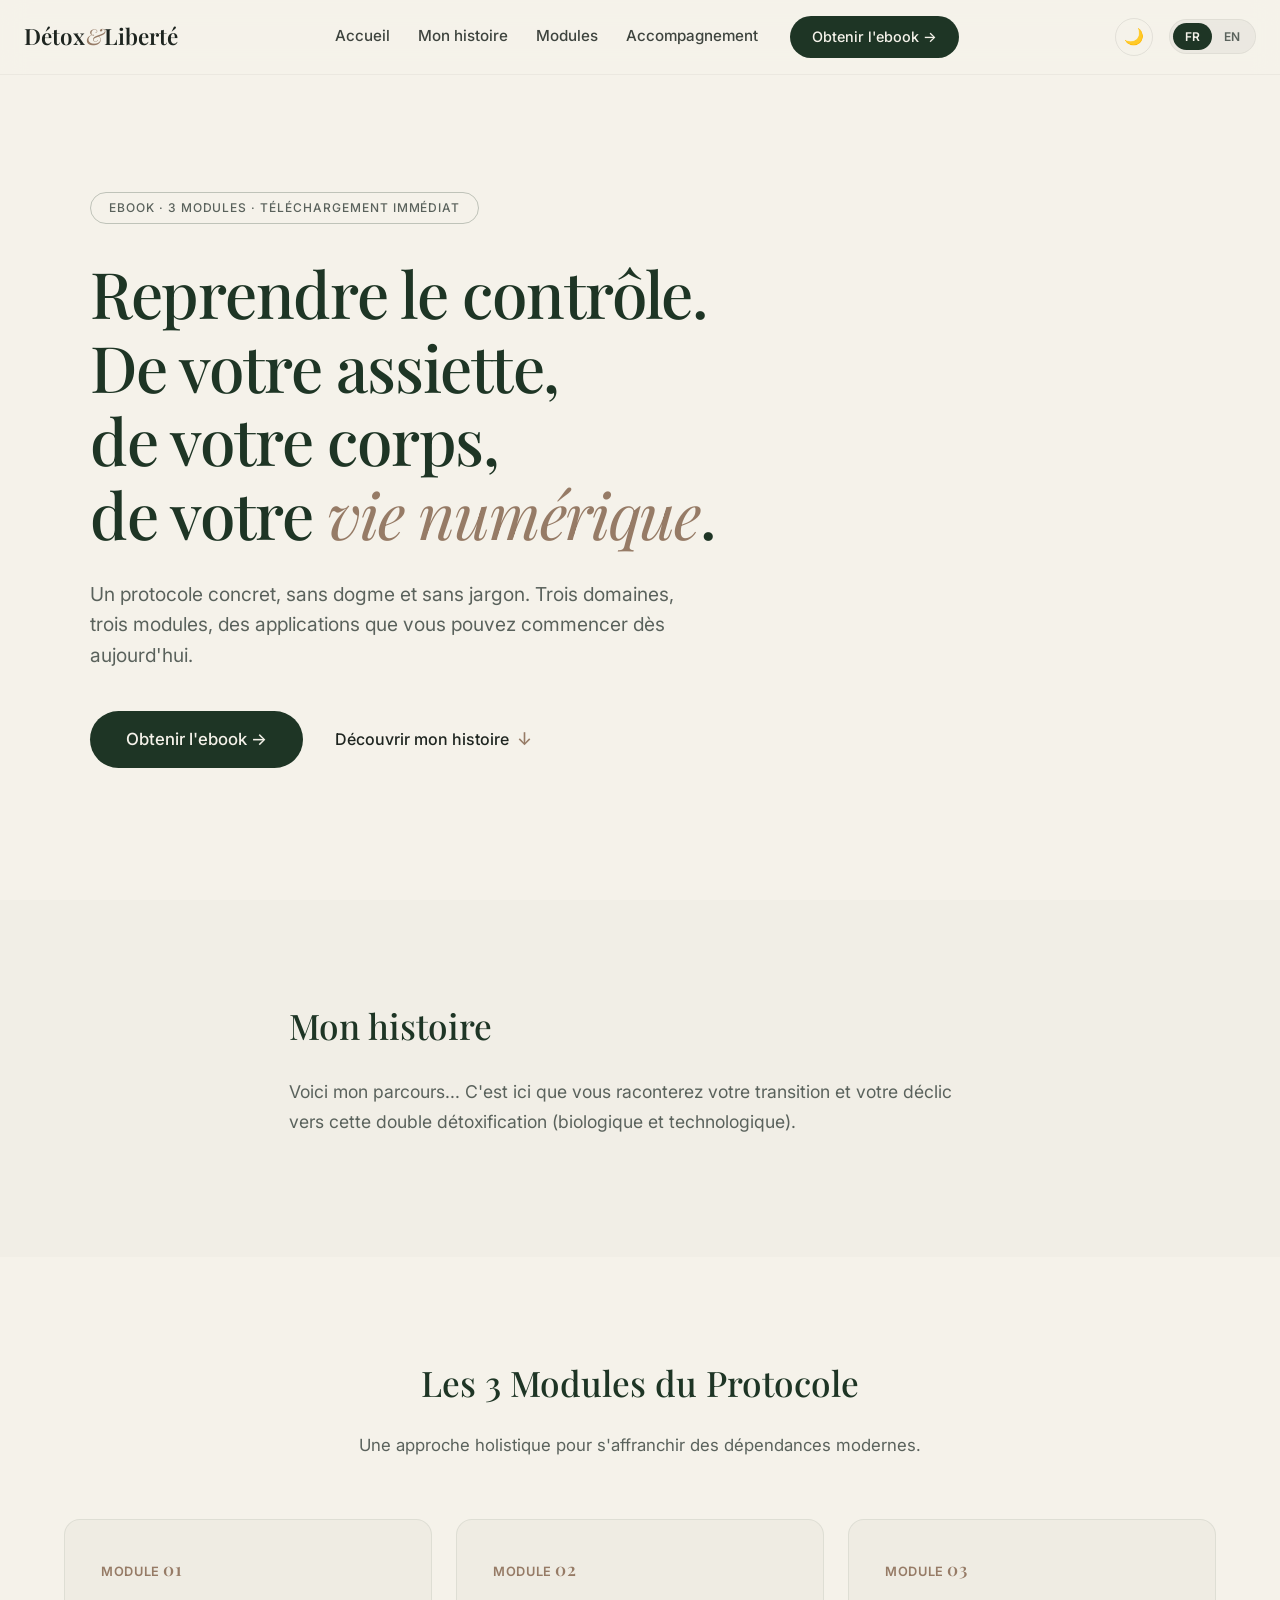
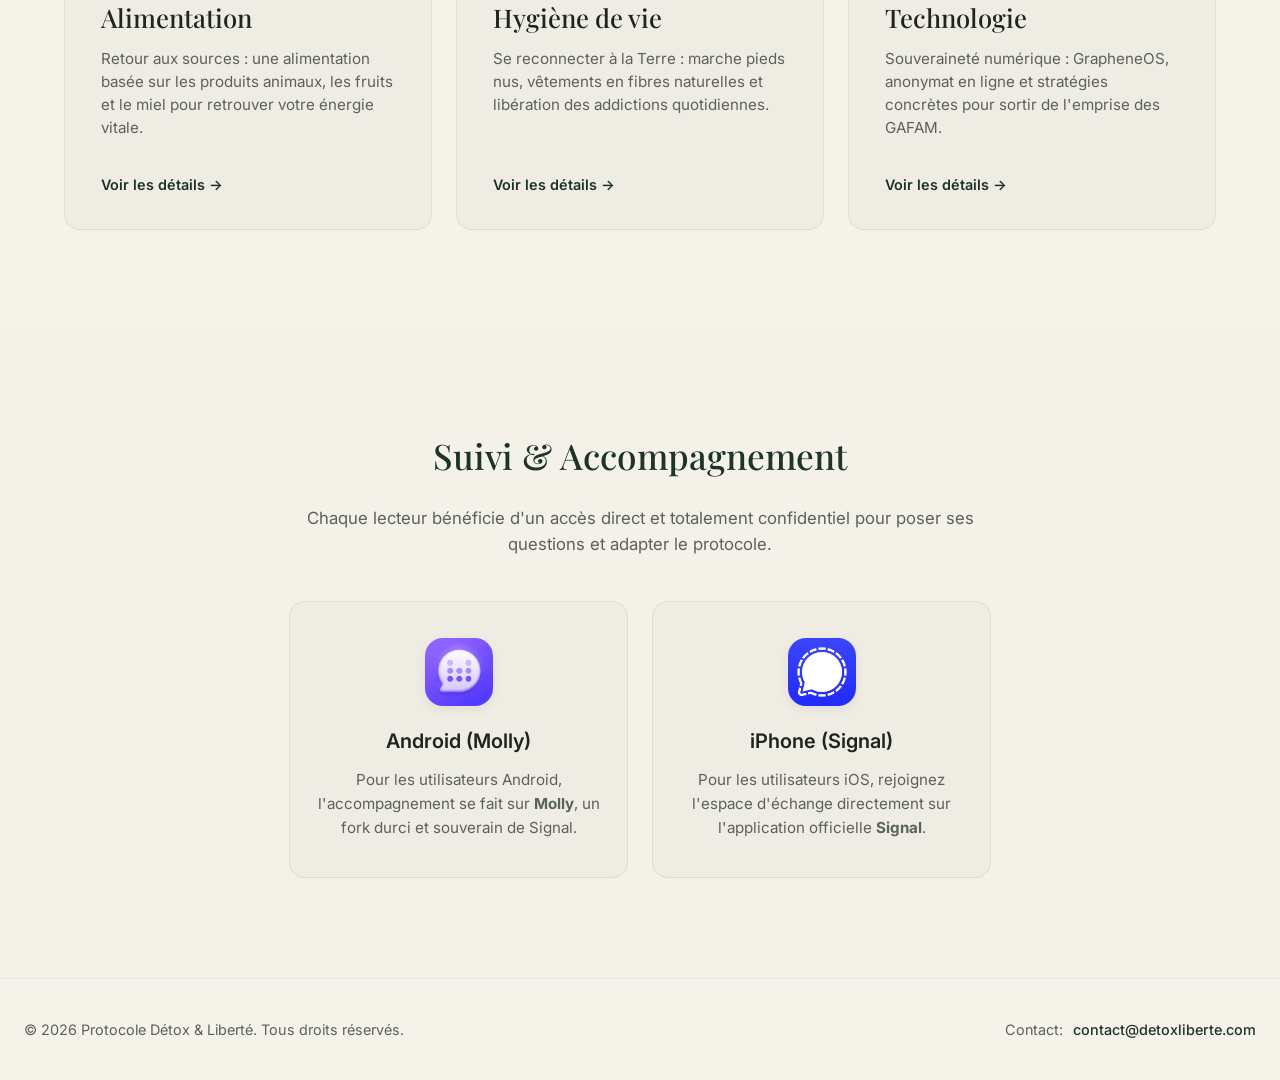
==== commit a35fafb5: "Update index.html" ====
--- a/index.html
+++ b/index.html
@@ -160,7 +160,7 @@
 
         <div class="support-grid">
             <div class="support-card">
-                <img src="image_71fcc6.jpg" alt="Molly Logo" class="support-icon">
+                <img src="image_71fcc6.png" alt="Molly Logo" class="support-icon">
                 <h3>Android (Molly)</h3>
                 <p class="lang-fr">Pour les utilisateurs Android, l'accompagnement se fait sur <strong>Molly</strong>, un fork durci et souverain de Signal.</p>
                 <p class="lang-en">For Android users, support is provided via <strong>Molly</strong>, a hardened and sovereign fork of Signal.</p>
--- a/style.css
+++ b/style.css
@@ -1,8 +1,8 @@
 /* ==========================================================================
-   PALETTE DE COULEURS & DESIGN TOKENS (Fidèle à l'Image 2)
+   PALETTE DE COULEURS & DESIGN TOKENS
    ========================================================================== */
 :root {
-    /* Mode Clair (Exactement comme la capture d'écran 2) */
+    /* Mode Clair (Exactement comme votre capture d'écran crème) */
     --color-bg-cream: #F5F2EA;           /* Fond chaud blanc cassé / crème */
     --color-primary-green: #1E3525;      /* Vert forêt profond très élégant */
     --color-accent-copper: #967B66;      /* Teinte cuivrée/terreuse des textes italiques */
@@ -26,7 +26,7 @@
 }
 
 [data-theme="dark"] {
-    /* Mode Sombre Organique (Forêt Nocturne) */
+    /* Mode Sombre Organique (Forêt Nocturne comme la 1ère image) */
     --color-bg-cream: #0B0F0C;           /* Fond sombre vert-noir */
     --color-primary-green: #A3D9AE;      /* Vert pastel lumineux et doux pour l'accessibilité */
     --color-accent-copper: #D9BEA7;      /* Cuivre adouci */
@@ -76,7 +76,7 @@
 }
 
 /* ==========================================================================
-   NAVBAR COMPLÈTE (Fidèle à la maquette)
+   NAVBAR COMPLÈTE
    ========================================================================== */
 .navbar {
     position: fixed;
@@ -216,7 +216,7 @@
 }
 
 /* ==========================================================================
-   HERO SECTION (Reproduction au pixel près de l'Image 2)
+   HERO SECTION (Image forestière adoucie)
    ========================================================================== */
 .hero {
     min-height: 100vh;
@@ -224,8 +224,6 @@
     align-items: center;
     padding: 140px 24px 80px;
     position: relative;
-    
-    /* Image forestière en arrière-plan avec voile crème adouci */
     background-image: linear-gradient(
         to right, 
         rgba(245, 242, 234, 0.92) 30%, 
@@ -237,7 +235,6 @@
     transition: background-image var(--m3-transition);
 }
 
-/* Surcharge adaptative pour le fond en mode sombre */
 [data-theme="dark"] .hero {
     background-image: linear-gradient(
         to right, 
@@ -251,10 +248,9 @@
     max-width: 1100px;
     margin: 0 auto;
     width: 100%;
-    text-align: left; /* Alignement strict à gauche comme l'image */
-}
-
-/* Badge M3 oblong avec bordure fine */
+    text-align: left;
+}
+
 .hero-badge {
     display: inline-block;
     border: 1px solid rgba(30, 53, 37, 0.25);
@@ -271,7 +267,6 @@
     border-color: rgba(163, 217, 174, 0.3);
 }
 
-/* Titre principal massif Serif */
 .hero-title {
     font-family: var(--font-display);
     font-size: clamp(2.5rem, 5vw, 4.2rem);
@@ -282,14 +277,12 @@
     letter-spacing: -0.02em;
 }
 
-/* L'accentuation "vie numérique" */
 .italic-accent {
     font-style: italic;
     color: var(--color-accent-copper);
     font-weight: 400;
 }
 
-/* Paragraphe d'introduction */
 .hero-lead {
     font-size: clamp(1.05rem, 2vw, 1.2rem);
     color: var(--color-text-muted);
@@ -298,7 +291,6 @@
     line-height: 1.6;
 }
 
-/* Conteneur d'actions */
 .hero-actions {
     display: flex;
     align-items: center;
@@ -306,7 +298,6 @@
     flex-wrap: wrap;
 }
 
-/* Gros bouton pill primaire */
 .btn-hero-primary {
     background-color: var(--color-primary-green);
     color: var(--color-bg-cream);
@@ -323,7 +314,6 @@
     box-shadow: 0 6px 20px rgba(30, 53, 37, 0.2);
 }
 
-/* Lien d'histoire secondaire */
 .btn-hero-secondary {
     display: flex;
     align-items: center;
@@ -345,7 +335,7 @@
 }
 
 /* ==========================================================================
-   SECTIONS CONTENU GENERAL (Qui suis-je, Histoire, Modules)
+   SECTIONS GÉNÉRALES
    ========================================================================== */
 section {
     padding: 100px 0;
@@ -359,7 +349,6 @@
     margin-bottom: 24px;
 }
 
-/* Histoire */
 .section-about {
     background-color: rgba(0, 0, 0, 0.015);
 }
@@ -371,7 +360,6 @@
     line-height: 1.7;
 }
 
-/* Modules */
 .modules-header {
     text-align: center;
     margin-bottom: 60px;
@@ -388,7 +376,6 @@
     gap: 24px;
 }
 
-/* Cartes épurées et interactives Material 3 */
 .module-card {
     background-color: var(--color-card-bg);
     border: 1px solid var(--color-card-border);
@@ -449,7 +436,67 @@
 }
 
 /* ==========================================================================
-   FOOTER
+   SECTION ACCOMPAGNEMENT PRIVÉ
+   ========================================================================== */
+.section-support {
+    background-color: rgba(0, 0, 0, 0.005);
+}
+
+.support-header {
+    text-align: center;
+    margin-bottom: 44px;
+}
+
+.support-grid {
+    display: grid;
+    grid-template-columns: repeat(auto-fit, minmax(280px, 1fr));
+    gap: 24px;
+    margin-top: 32px;
+}
+
+.support-card {
+    background-color: var(--color-card-bg);
+    border: 1px solid var(--color-card-border);
+    border-radius: var(--radius-m3-card);
+    padding: 36px 24px;
+    text-align: center;
+    display: flex;
+    flex-direction: column;
+    align-items: center;
+    transition: var(--m3-transition);
+}
+
+.support-card:hover {
+    transform: translateY(-4px);
+    border-color: var(--color-primary-green);
+    box-shadow: 0 10px 24px rgba(0,0,0,0.02);
+}
+
+.support-icon {
+    width: 68px;
+    height: 68px;
+    border-radius: 18px;
+    margin-bottom: 20px;
+    object-fit: cover;
+    box-shadow: 0 4px 12px rgba(0,0,0,0.06);
+}
+
+.support-card h3 {
+    font-family: var(--font-body);
+    font-size: 1.25rem;
+    font-weight: 600;
+    margin-bottom: 12px;
+    color: var(--color-text-dark);
+}
+
+.support-card p {
+    color: var(--color-text-muted);
+    font-size: 0.95rem;
+    line-height: 1.6;
+}
+
+/* ==========================================================================
+   FOOTER (Pied de page)
    ========================================================================== */
 .footer {
     border-top: 1px solid rgba(0,0,0,0.04);
@@ -482,7 +529,7 @@
 }
 
 /* ==========================================================================
-   MODAL WINDOW (Dialogue de surface Material 3)
+   MODAL WINDOW (Fenêtres pop-up)
    ========================================================================== */
 .modal-backdrop {
     position: fixed;
@@ -592,23 +639,23 @@
     color: var(--color-text-dark);
     border: 1px solid var(--color-card-border);
     padding: 12px 28px;
+    border-radius: var(--radius-pill);
     font-family: var(--font-body);
     font-weight: 600;
-}
-
-/* ==========================================================================
-   OPTIMISATIONS ÉCRANS MOBILES (Responsive Design)
+    cursor: pointer;
+}
+
+/* ==========================================================================
+   OPTIMISATIONS MOBILES
    ========================================================================== */
 @media (max-width: 768px) {
-    /* Navbar compacte */
     .nav-links, .btn-nav-cta {
-        display: none !important; /* Masque les liens encombrants sur mobile */
+        display: none !important;
     }
     .nav-container {
         padding: 12px 16px;
     }
     
-    /* Section d'accueil ajustée */
     .hero {
         padding: 100px 16px 40px;
         background-image: linear-gradient(
@@ -653,22 +700,22 @@
         justify-content: center;
     }
 
-    /* Sections générales */
+    /* Sections */
     section {
         padding: 60px 0;
     }
     .section-title {
         font-size: 1.6rem;
     }
-    .modules-grid {
+    .modules-grid, .support-grid {
         grid-template-columns: 1fr;
         gap: 16px;
     }
-    .module-card {
+    .module-card, .support-card {
         padding: 24px;
     }
 
-    /* Fenêtres modales */
+    /* Modales */
     .modal-window {
         padding: 24px;
     }
@@ -676,10 +723,10 @@
         font-size: 1.4rem;
     }
 
-    /* Pied de page */
+    /* Footer */
     .footer-container {
         flex-direction: column;
         text-align: center;
         gap: 12px;
     }
-}+}
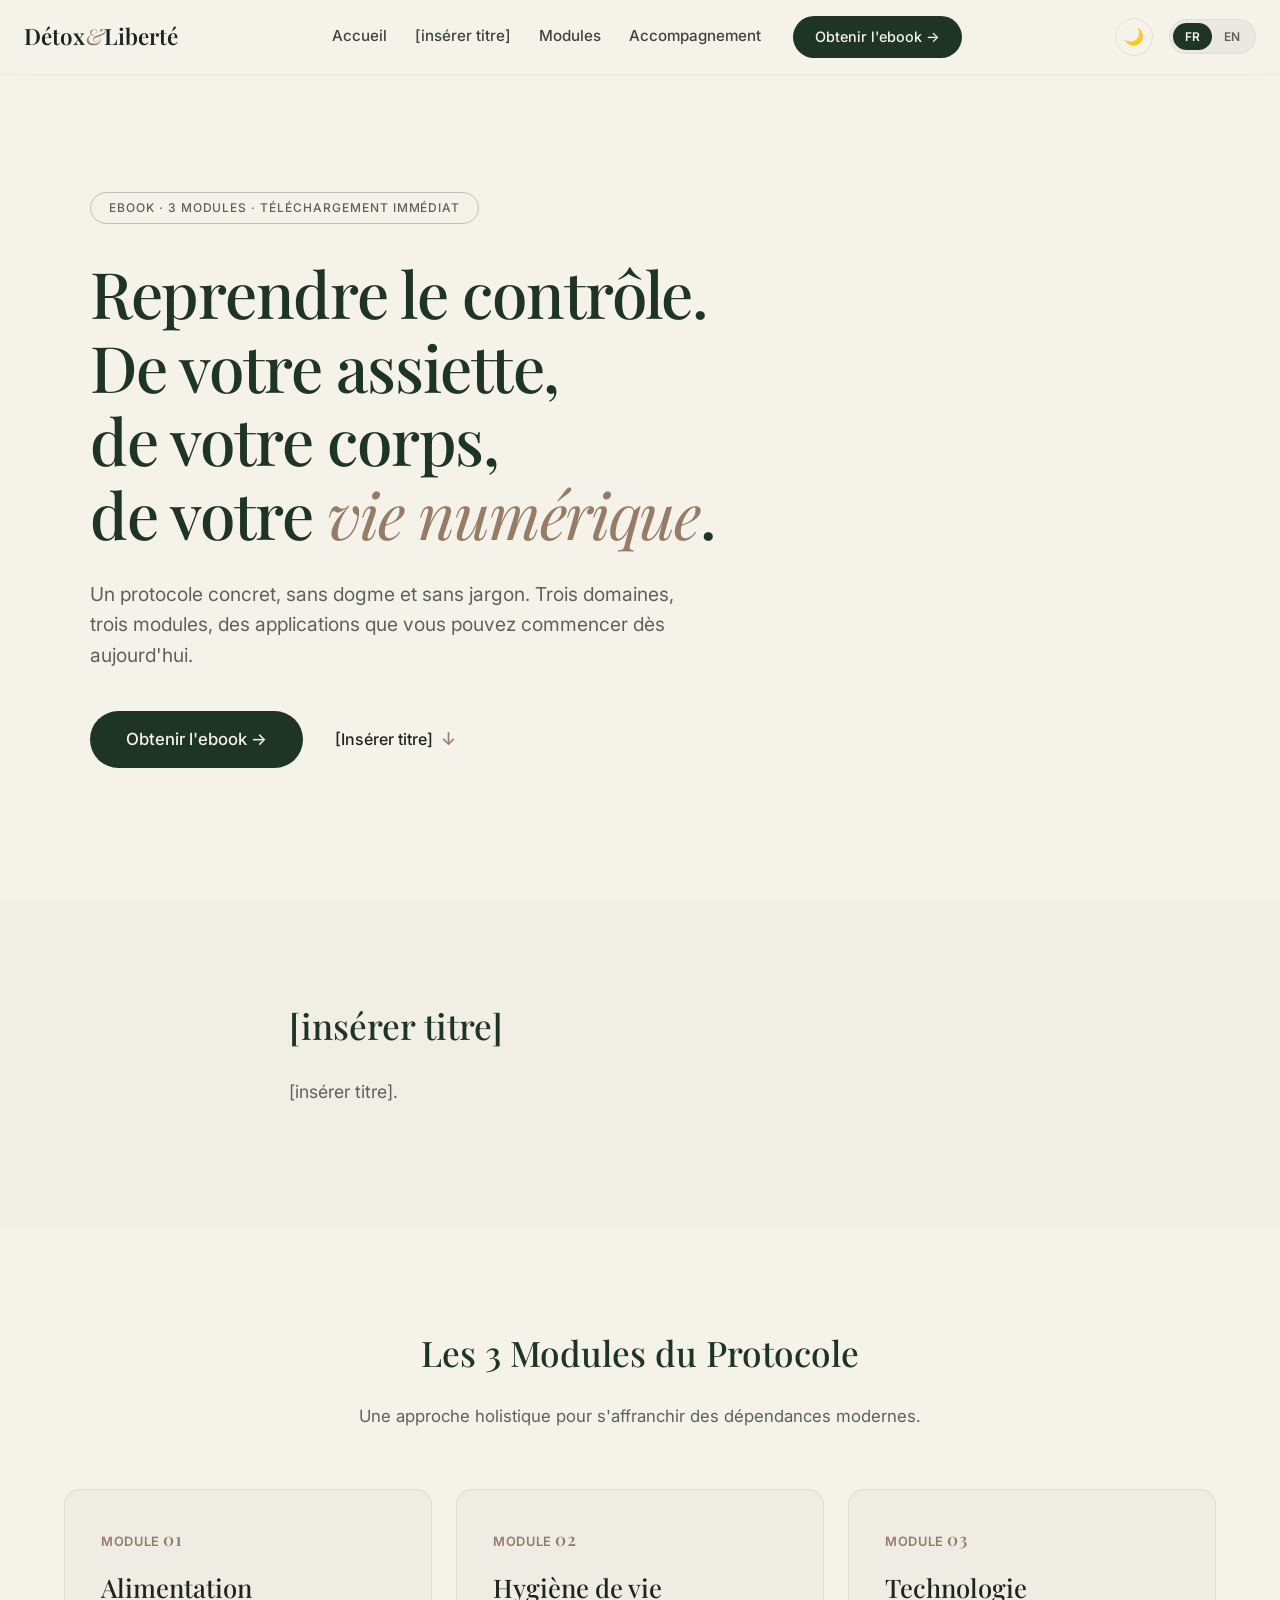
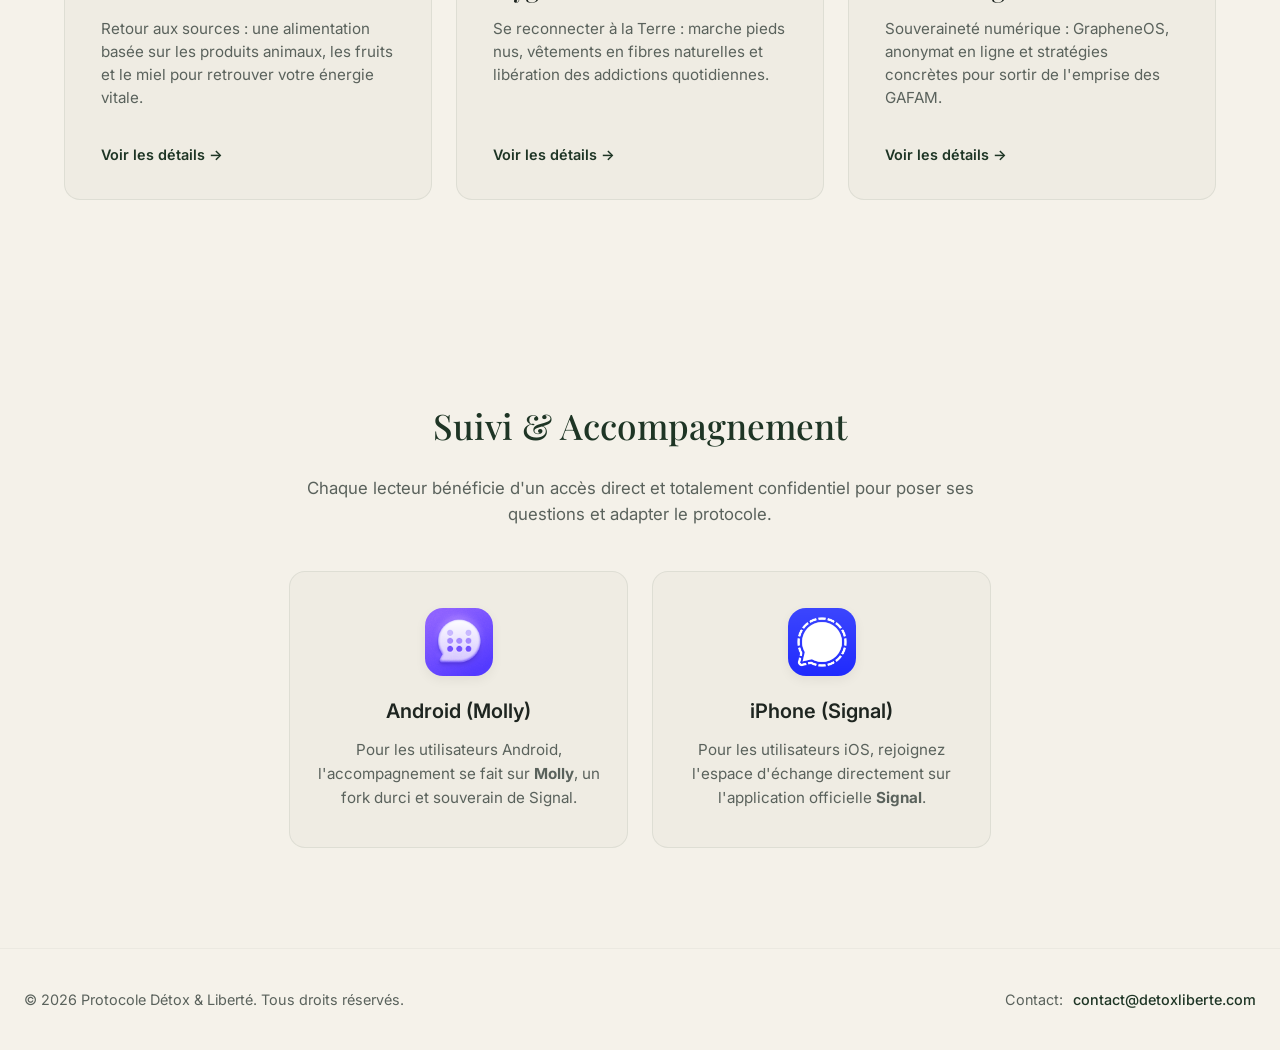
==== commit 0a1f7076: "Update index.html" ====
--- a/index.html
+++ b/index.html
@@ -16,7 +16,7 @@
         <div class="nav-center">
             <div class="nav-links">
                 <a href="#home"><span class="lang-fr">Accueil</span><span class="lang-en">Home</span></a>
-                <a href="#histoire"><span class="lang-fr">Mon histoire</span><span class="lang-en">My story</span></a>
+                <a href="#histoire"><span class="lang-fr">[insérer titre]</span><span class="lang-en">My story</span></a>
                 <a href="#modules"><span class="lang-fr">Modules</span><span class="lang-en">Modules</span></a>
                 <a href="#accompagnement"><span class="lang-fr">Accompagnement</span><span class="lang-en">Support</span></a>
             </div>
@@ -59,7 +59,7 @@
                 <span class="lang-en">Get the ebook →</span>
             </a>
             <a href="#histoire" class="btn-hero-secondary">
-                <span class="lang-fr">Découvrir mon histoire</span>
+                <span class="lang-fr">[Insérer titre]</span>
                 <span class="lang-en">Discover my story</span>
                 <span class="chevron">↓</span>
             </a>
@@ -70,11 +70,11 @@
 <section id="histoire" class="section-about">
     <div class="container-narrow about-content">
         <h2 class="section-title">
-            <span class="lang-fr">Mon histoire</span>
+            <span class="lang-fr">[insérer titre]</span>
             <span class="lang-en">My Story</span>
         </h2>
         <p>
-            <span class="lang-fr">Voici mon parcours... C'est ici que vous raconterez votre transition et votre déclic vers cette double détoxification (biologique et technologique).</span>
+            <span class="lang-fr">[insérer titre].</span>
             <span class="lang-en">Here is my journey... This is where you will share your transition and your awakening towards this dual detoxification (biological and technological).</span>
         </p>
     </div>
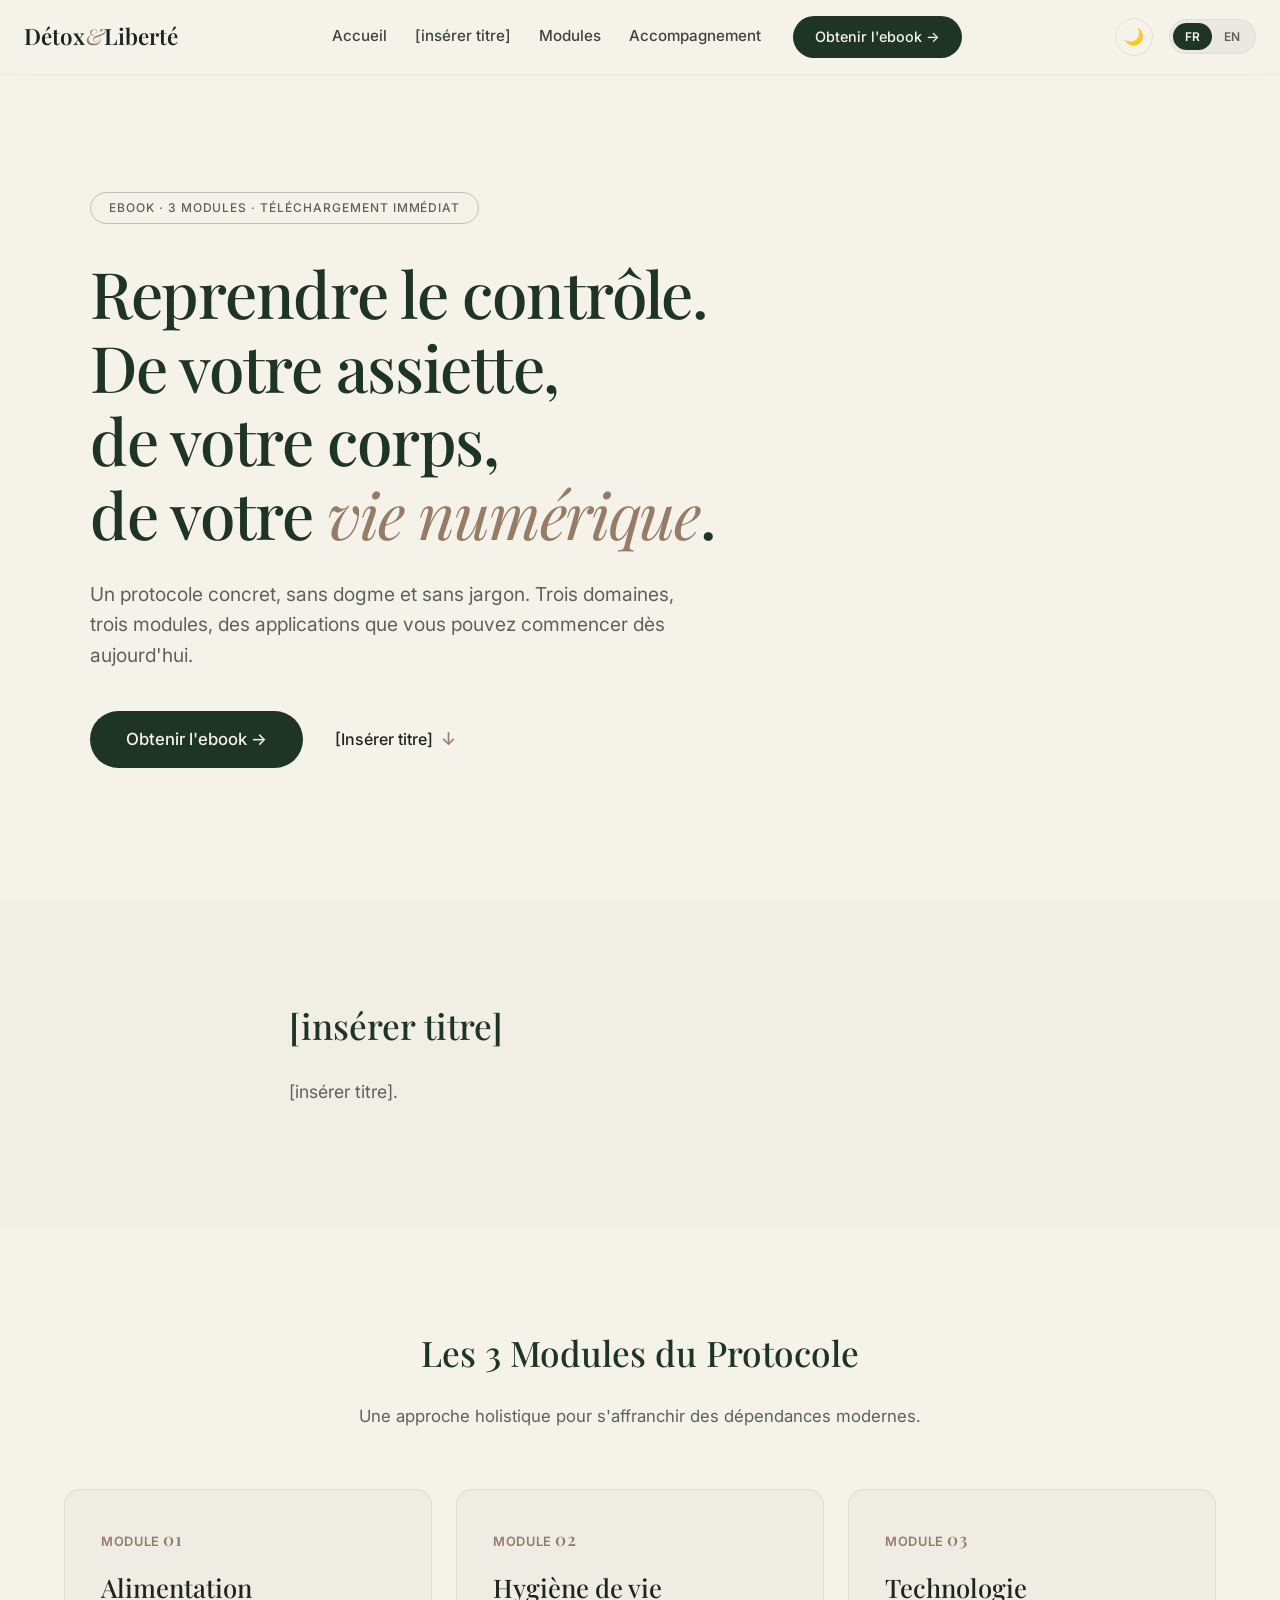
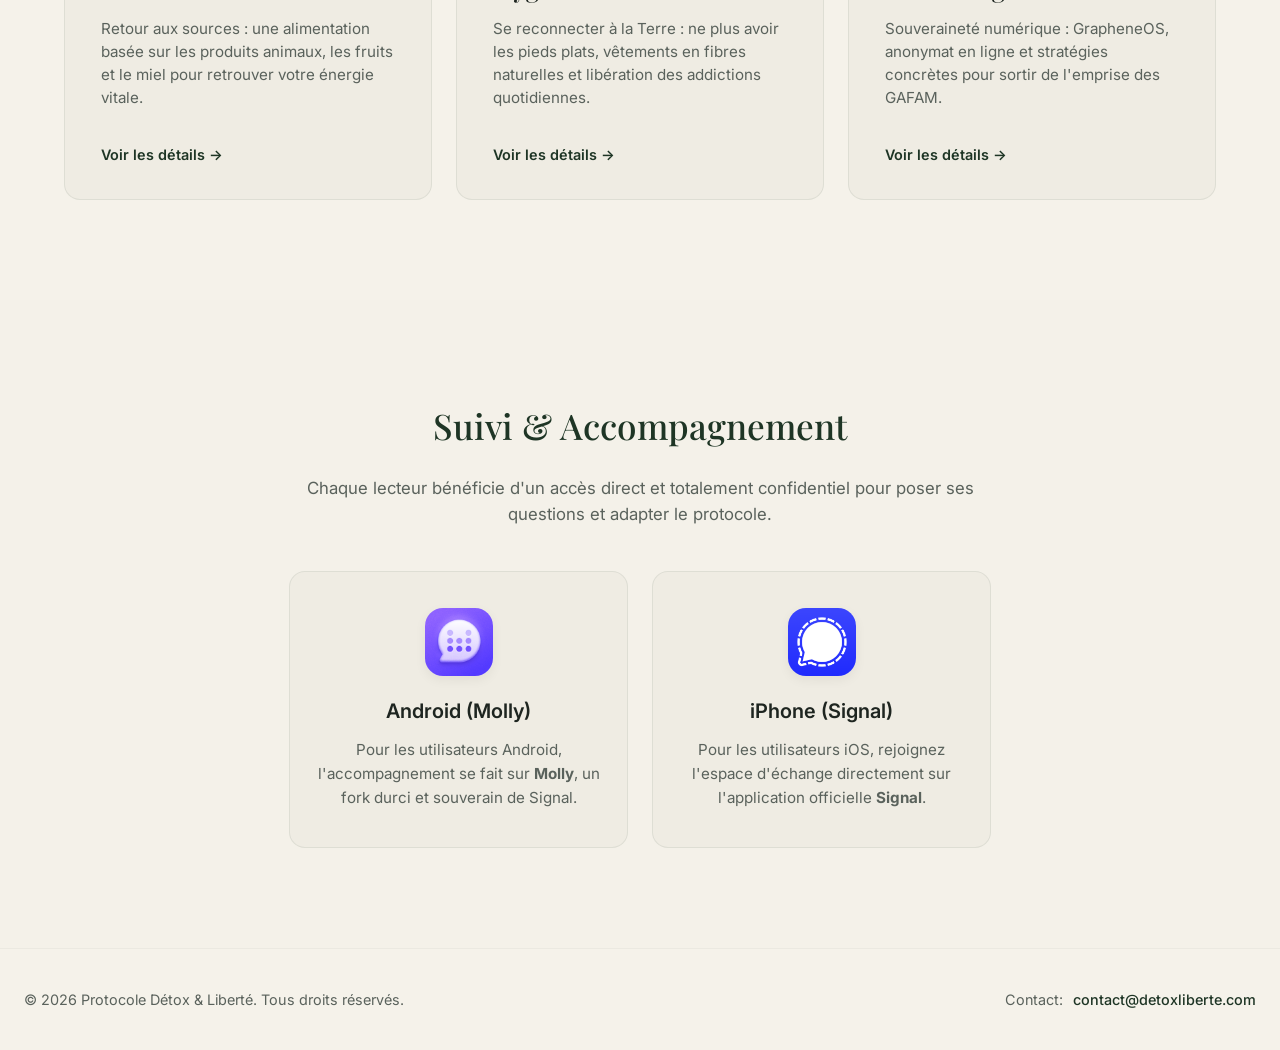
==== commit 3b6dcfce: "Update index.html" ====
--- a/index.html
+++ b/index.html
@@ -117,7 +117,7 @@
                     <span class="lang-en">Lifestyle</span>
                 </h3>
                 <p>
-                    <span class="lang-fr">Se reconnecter à la Terre : marche pieds nus, vêtements en fibres naturelles et libération des addictions quotidiennes.</span>
+                    <span class="lang-fr">Se reconnecter à la Terre : ne plus avoir les pieds plats, vêtements en fibres naturelles et libération des addictions quotidiennes.</span>
                     <span class="lang-en">Reconnect with the Earth: barefoot walking, natural fiber clothing, and breaking free from daily addictions.</span>
                 </p>
                 <button class="btn-card-action">
